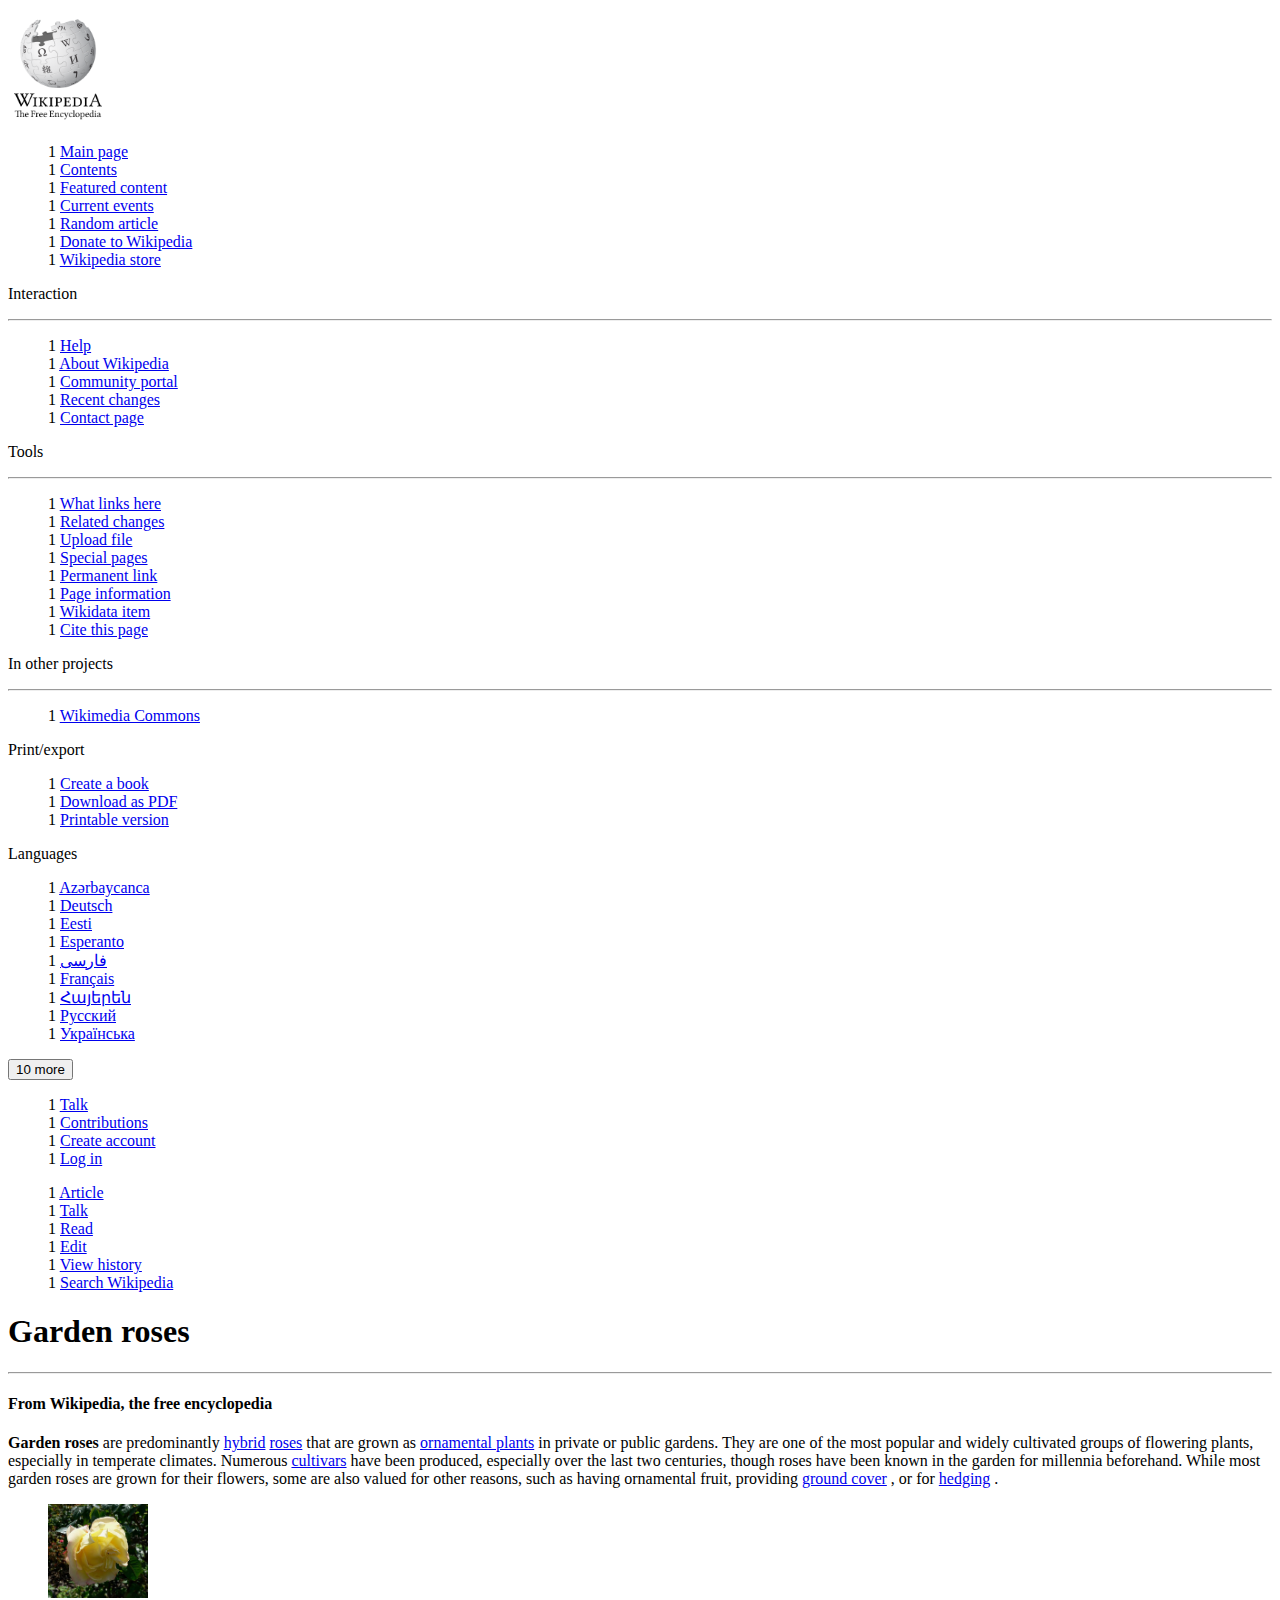
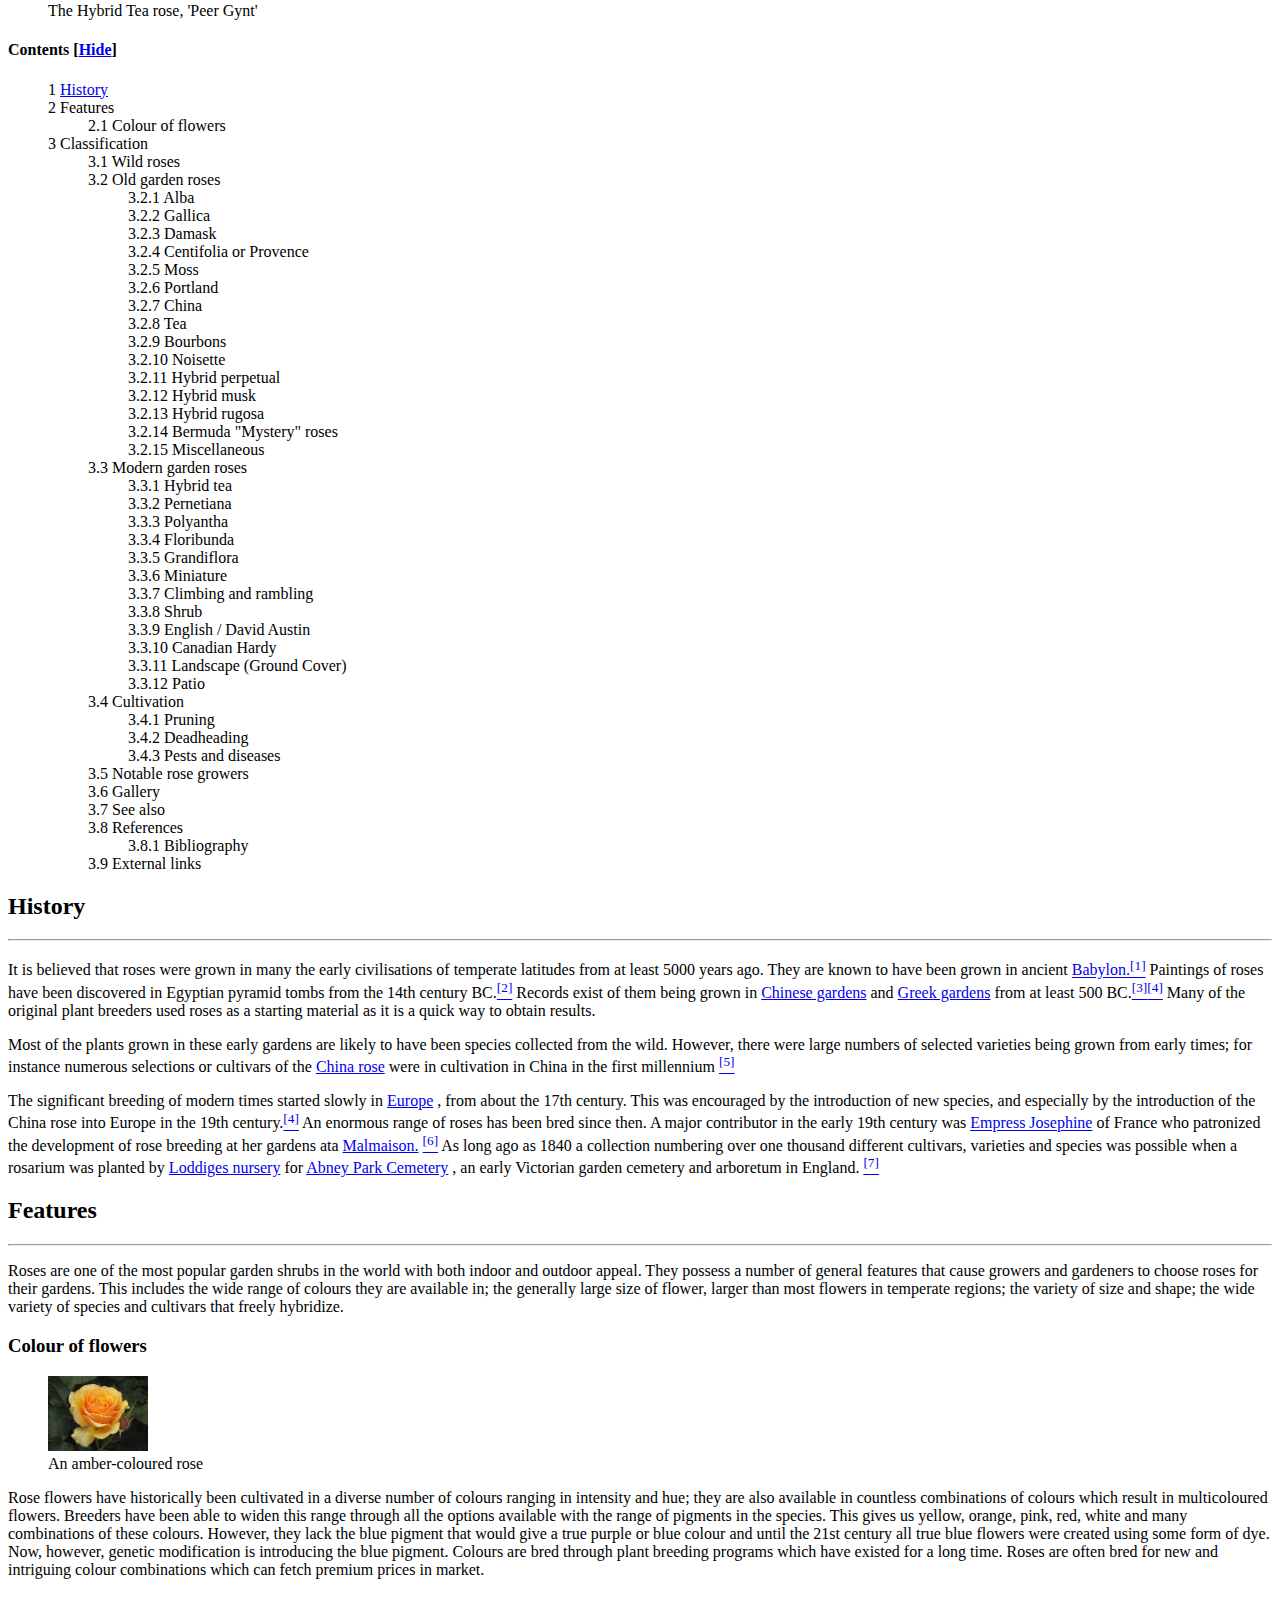
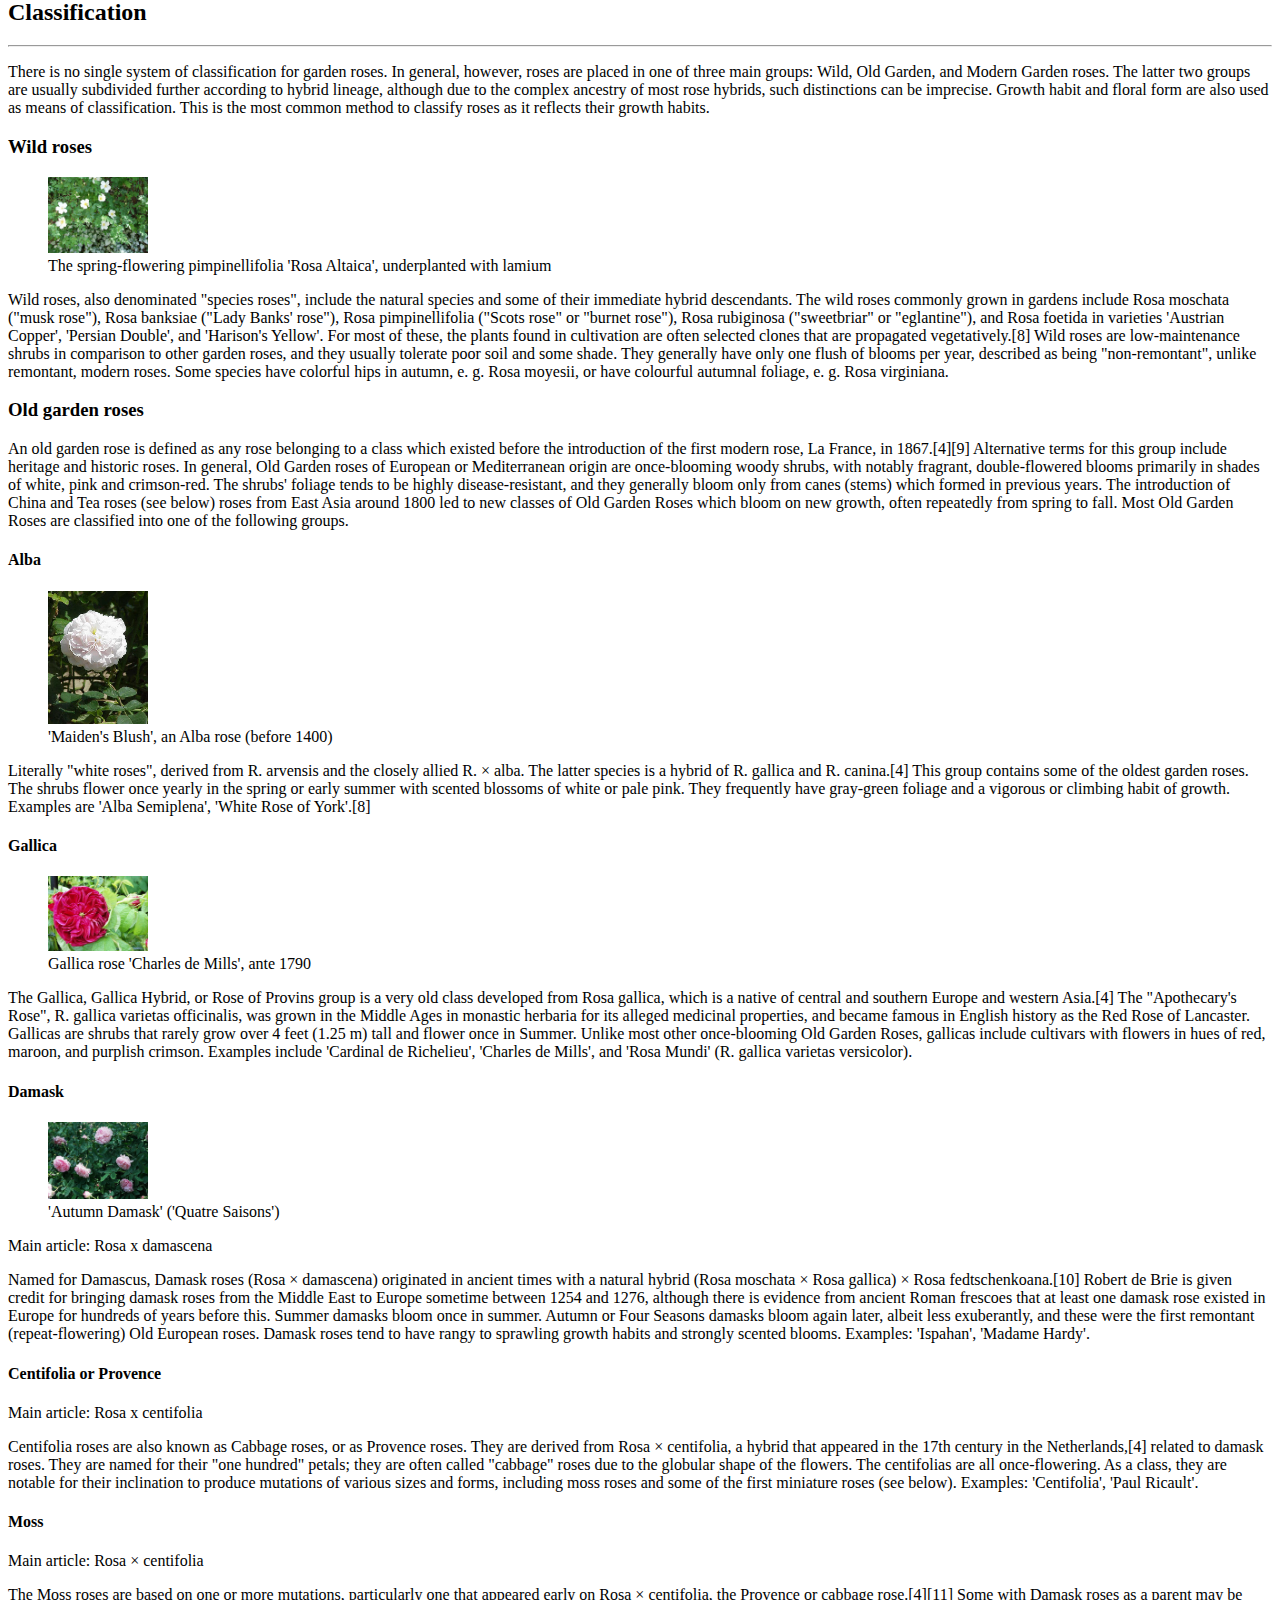
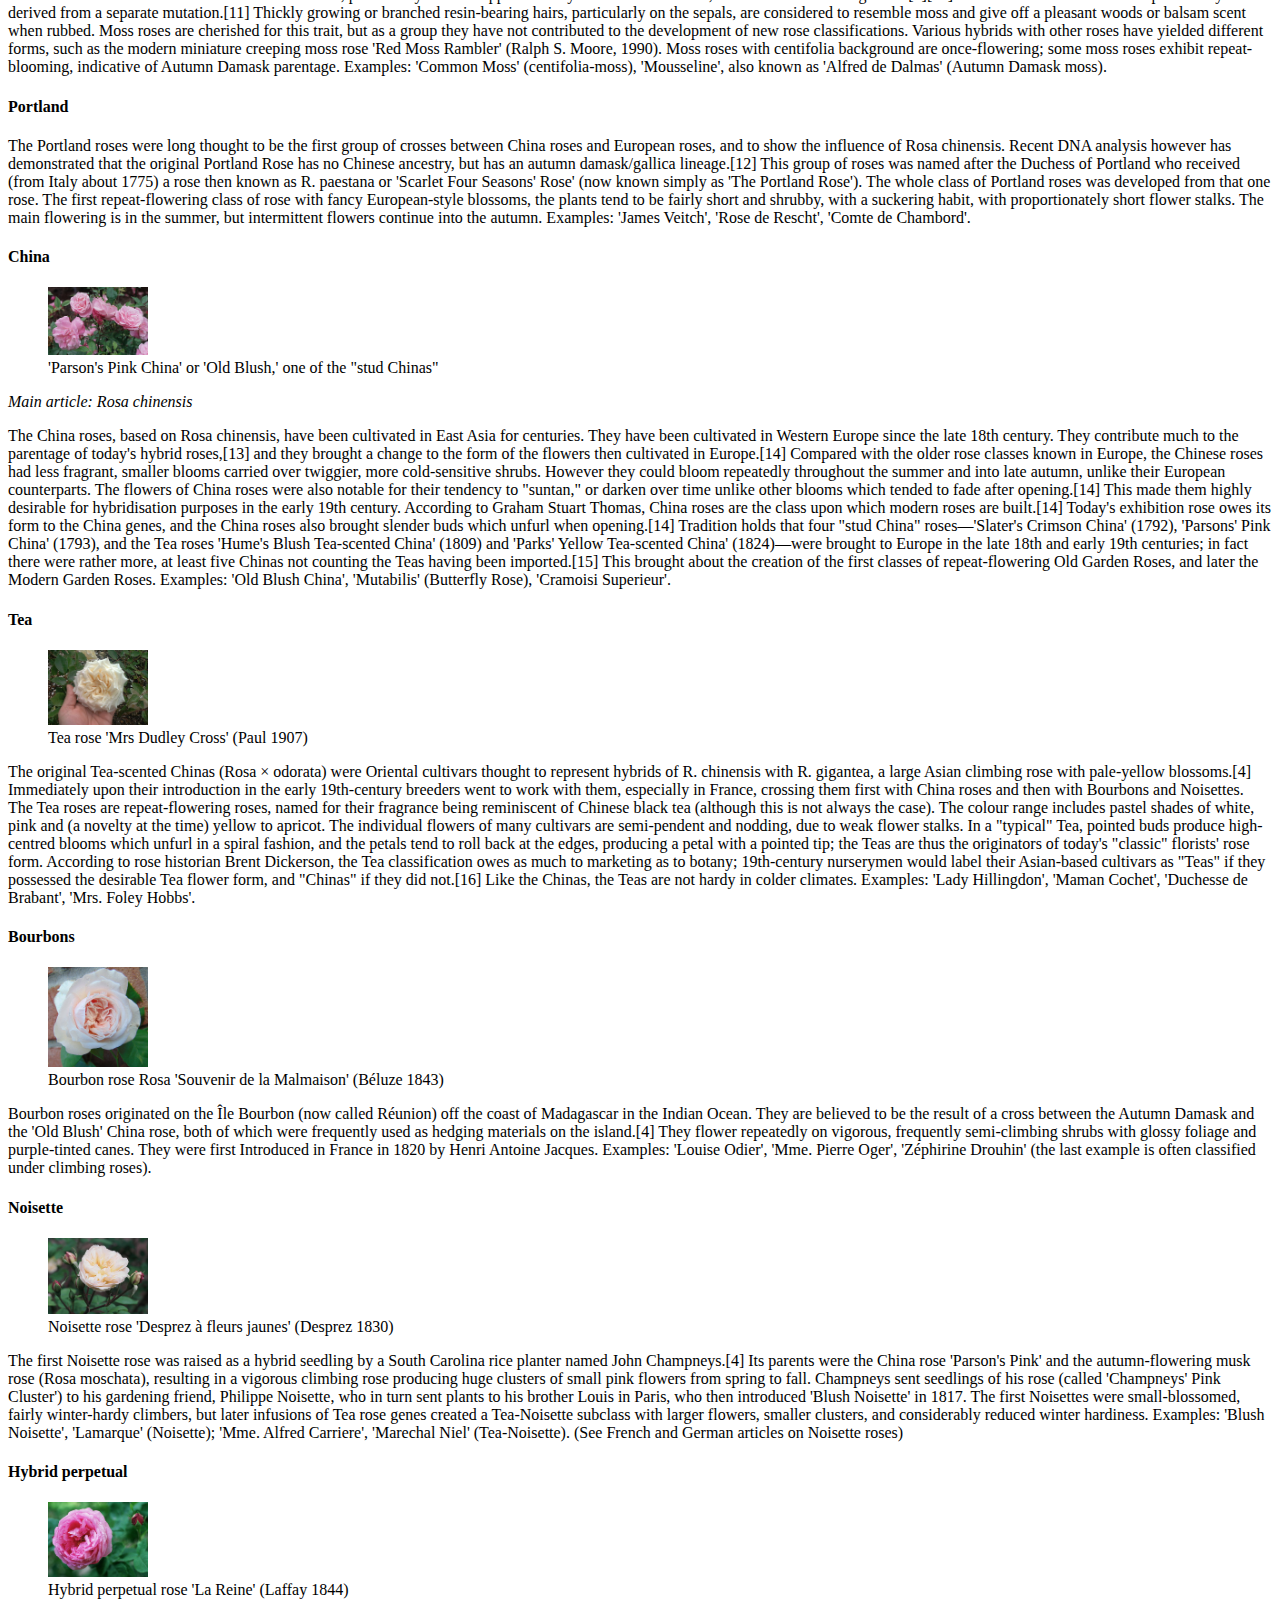
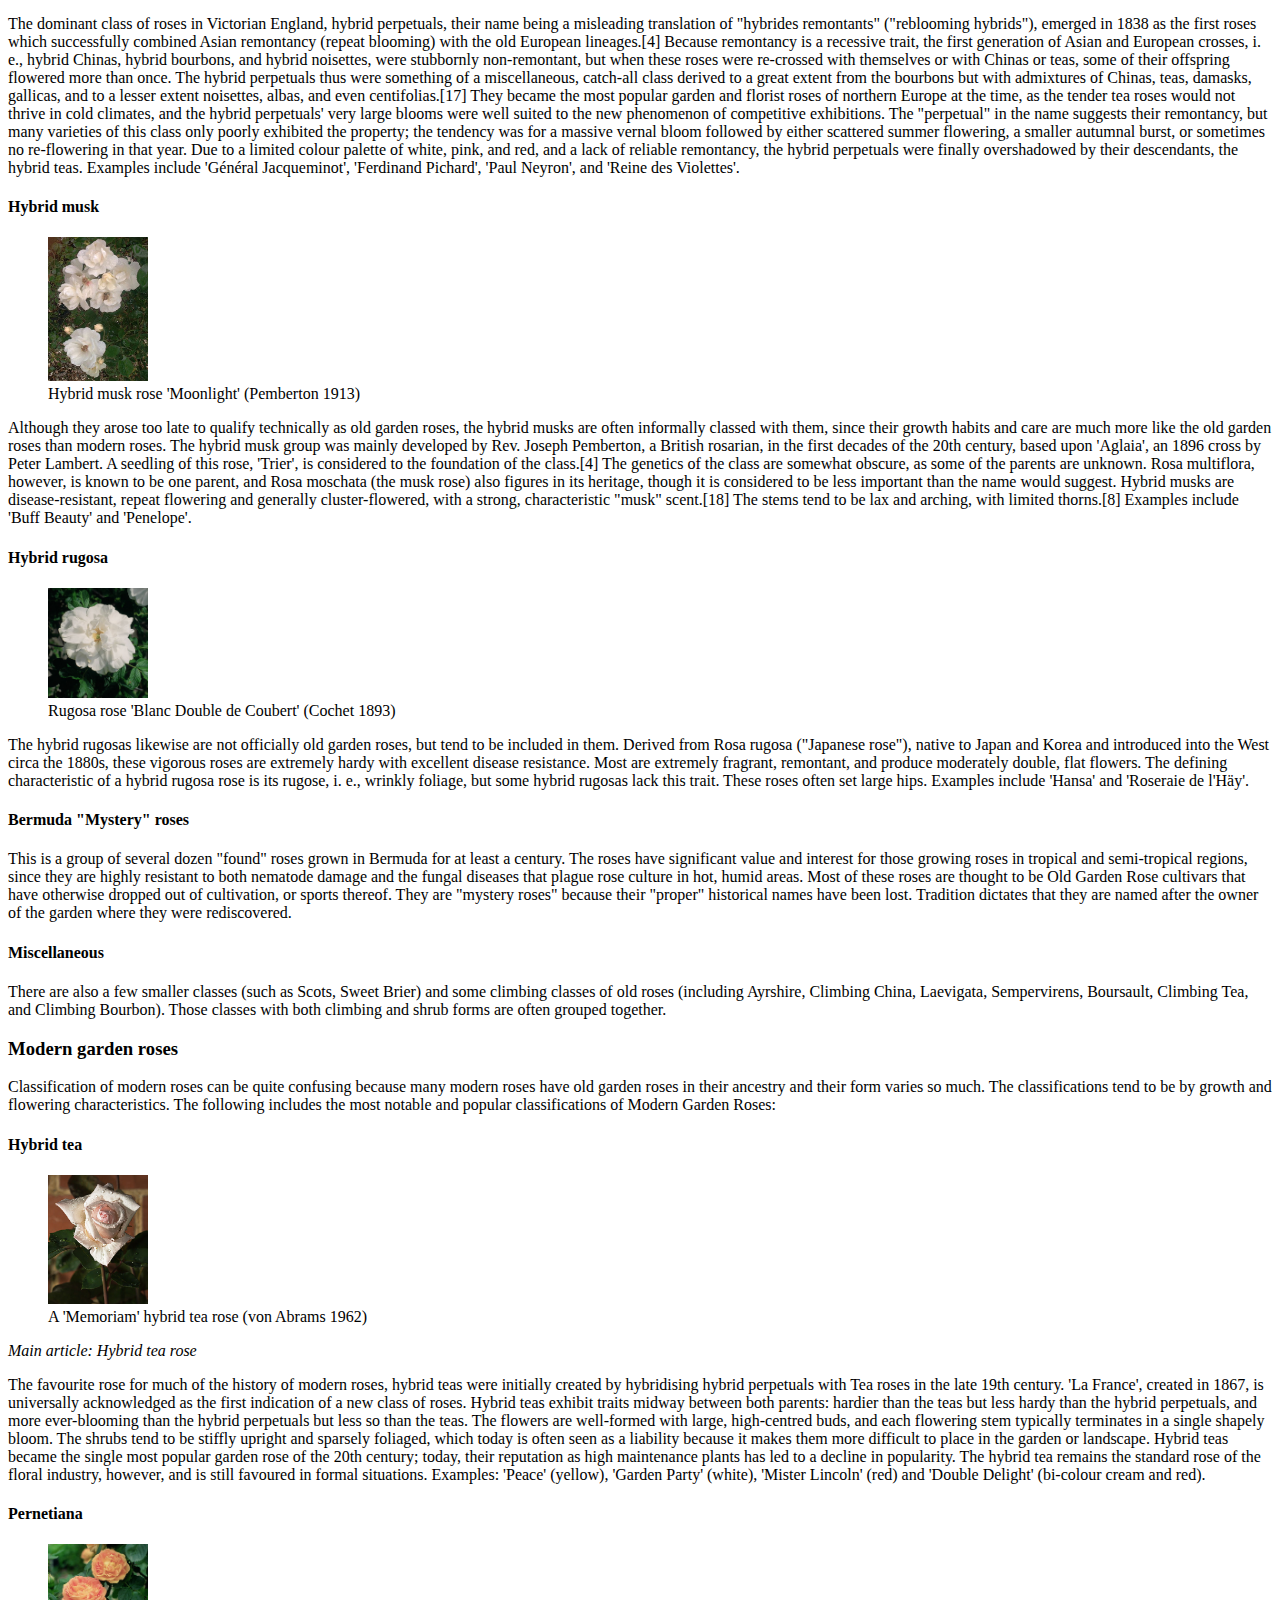
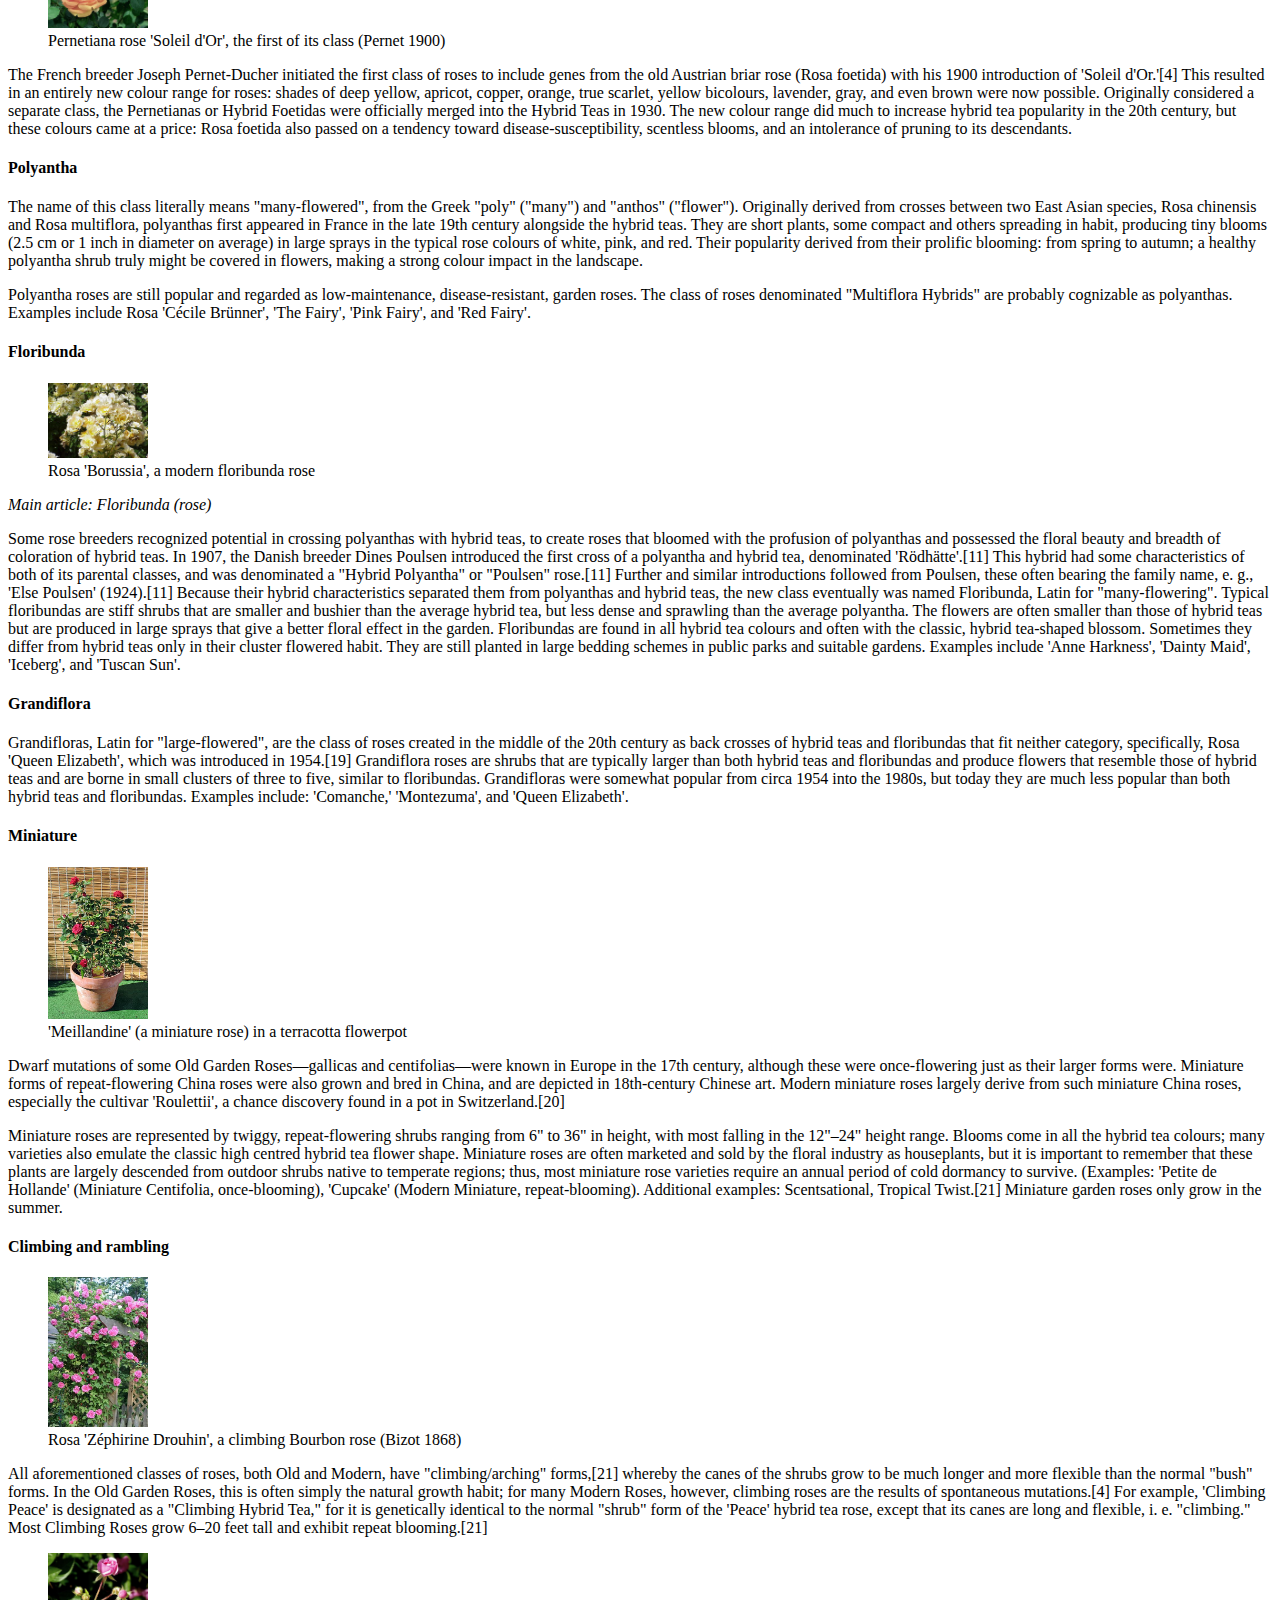
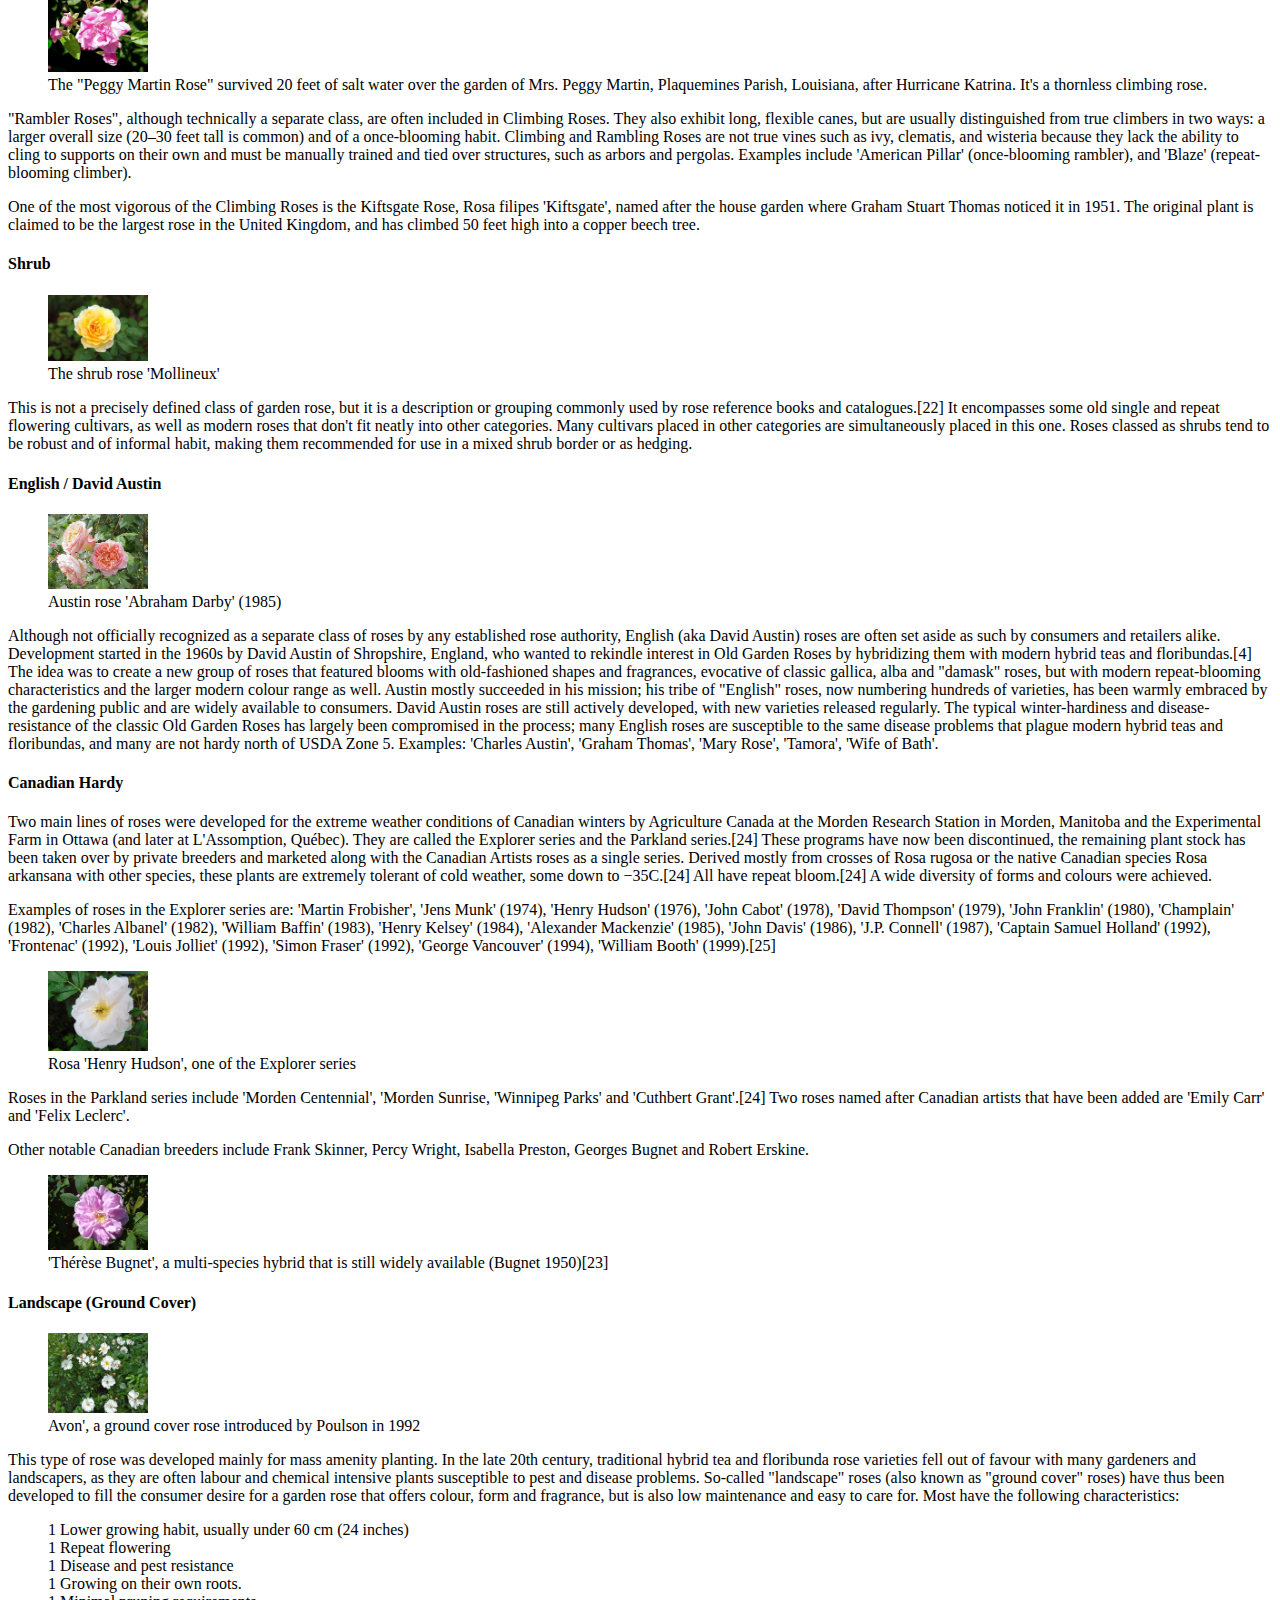
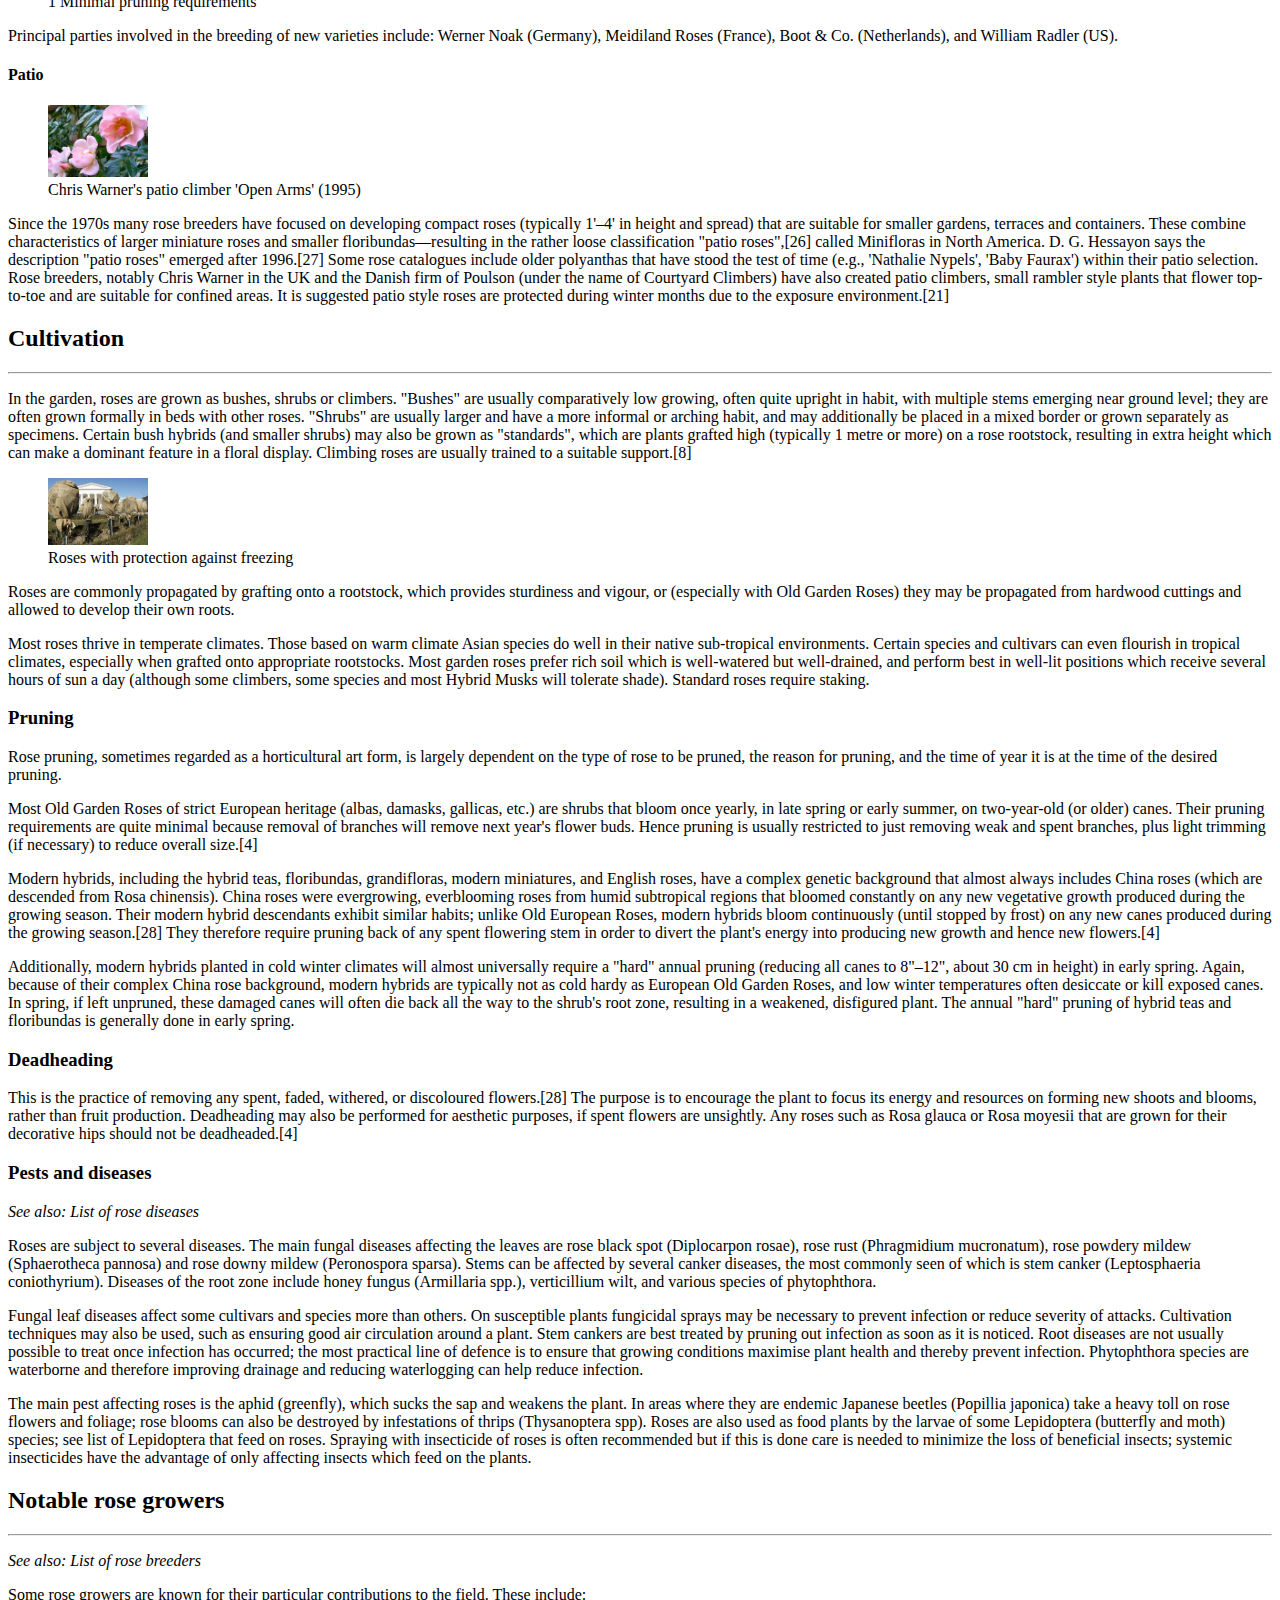
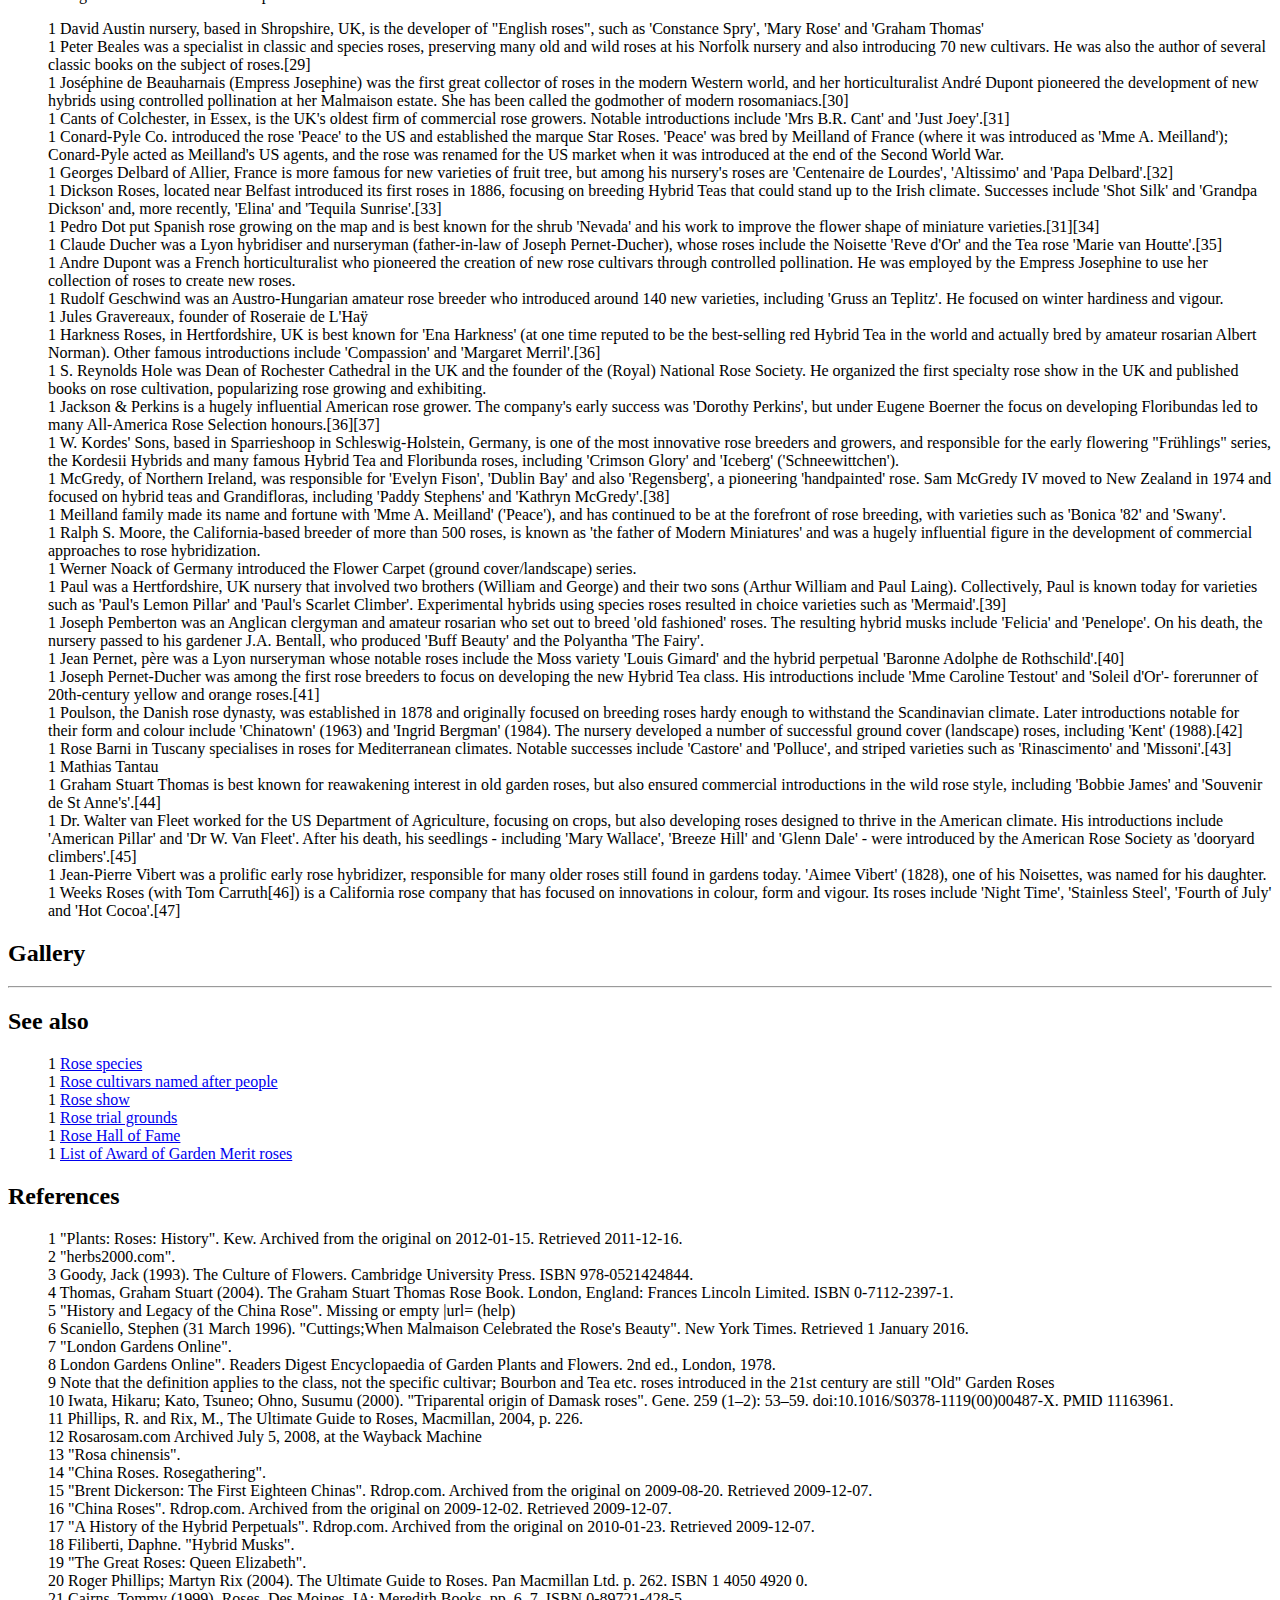
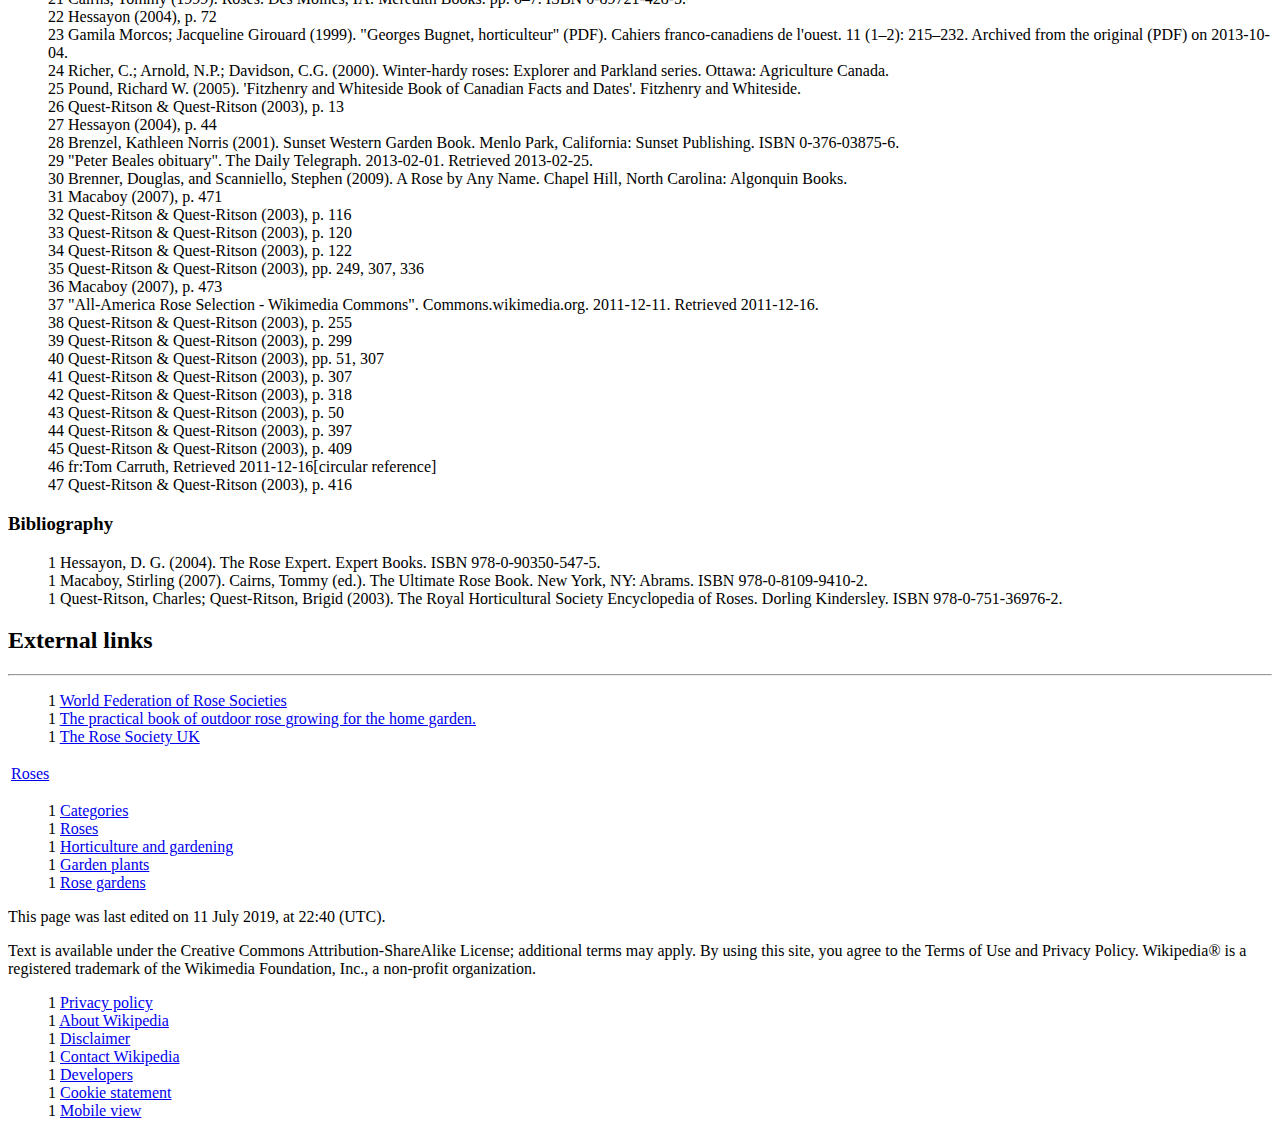
==== owu homework_2/index.html @ 8a9293b6 "initial commit" ====
<!DOCTYPE html>
<html lang="en">
<head>
    <meta charset="UTF-8">
    <meta name="viewport" content="width=device-width, initial-scale=1">
    <title>Garden roses - Wikipedia</title>
    <link href="./style.css" rel="stylesheet">

</head>
<body>
<aside>
    <img alt="book" class="wiki" src="./images/wiki.png">
    <nav class="menu-aside">

        <ul>
            <li><a href="#">Main page</a></li>
            <li><a href="#">Contents</a></li>
            <li><a href="#">Featured content</a></li>
            <li><a href="#">Current events</a></li>
            <li><a href="#">Random article</a></li>
            <li><a href="#">Donate to Wikipedia</a></li>
            <li><a href="#">Wikipedia store</a></li>
        </ul>
        <p>Interaction</p>
        <hr>
        <ul>
            <li><a href="#">Help</a></li>
            <li><a href="#">About Wikipedia</a></li>
            <li><a href="#">Community portal</a></li>
            <li><a href="#">Recent changes</a></li>
            <li><a href="#">Contact page</a></li>
        </ul>
        <p>Tools</p>
        <hr>
        <ul>
            <li><a href="#">What links here</a></li>
            <li><a href="#">Related changes</a></li>
            <li><a href="#">Upload file</a></li>
            <li><a href="#">Special pages</a></li>
            <li><a href="#">Permanent link</a></li>
            <li><a href="#">Page information</a></li>
            <li><a href="#">Wikidata item</a></li>
            <li><a href="#">Cite this page</a></li>
        </ul>
        <p>In other projects</p>
        <hr>
        <ul>
            <li><a href="#">Wikimedia Commons</a></li>
        </ul>

        <p>Print/export</p>
        <ul>
            <li><a href="#">Create a book</a></li>
            <li><a href="#">Download as PDF</a></li>
            <li><a href="#">Printable version</a></li>
        </ul>

        <p>Languages</p>
        <ul>
            <li><a href="#">Azərbaycanca</a></li>
            <li><a href="#">Deutsch</a></li>
            <li><a href="#">Eesti</a></li>
            <li><a href="#">Esperanto</a></li>
            <li><a href="#">فارسی</a></li>
            <li><a href="#">Français</a></li>
            <li><a href="#">Հայերեն</a></li>
            <li><a href="#">Русский</a></li>
            <li><a href="#">Українська</a></li>
        </ul>
        <button>
            10 more
        </button>
    </nav>
</aside>
<main>
    <header>
        <nav class="menu">
            <ul>
                <li><a href="https://en.wikipedia.org/wiki/User_talk:178.92.34.134">Talk</a></li>
                <li><a href="https://en.wikipedia.org/wiki/Special:Contributions/178.92.34.134">Contributions</a></li>
                <li><a href="https://en.wikipedia.org/w/index.php?title=Special:CreateAccount&returnto=Garden+roses">Create
                    account</a>
                </li>
                <li><a href="https://en.wikipedia.org/w/index.php?title=Special:UserLogin&returnto=Garden+roses">Log
                    in</a>
                </li>
            </ul>
        </nav>
        <nav class="main-menu">
            <ul>
                <li><a href="https://en.wikipedia.org/wiki/Garden_roses">Article</a></li>
                <li><a href="https://en.wikipedia.org/wiki/Talk:Garden_roses">Talk</a></li>
                <li><a href="https://en.wikipedia.org/wiki/Garden_roses">Read</a></li>
                <li><a href="https://en.wikipedia.org/w/index.php?title=Garden_roses&action=edit">Edit</a></li>
                <li><a href="https://en.wikipedia.org/w/index.php?title=Garden_roses&action=history">View history</a>
                </li>
                <li><a href="#">Search Wikipedia</a></li>
            </ul>
        </nav>
    </header>

    <article>
        <h1>Garden roses</h1>
        <hr>
        <section>
            <h4>From Wikipedia, the free encyclopedia</h4>
            <div id="intro">
                <b>Garden roses</b> are predominantly <a
                    href="https://en.wikipedia.org/wiki/Hybrid_(biology)">hybrid</a> <a
                    href="https://en.wikipedia.org/wiki/Rose">roses</a> that are grown as
                <a href="https://en.wikipedia.org/wiki/Ornamental_plant">ornamental plants</a> in private or public
                gardens. They are one of the most popular and
                widely
                cultivated groups of flowering plants, especially in temperate climates. Numerous
                <a href="#">cultivars</a> have been produced, especially over the last two centuries, though roses have
                been
                known in the garden for millennia beforehand. While most garden roses are grown for their flowers, some
                are also
                valued for other reasons, such as having ornamental fruit, providing
                <a href="#">ground cover</a> , or for <a href="#">hedging</a> .
            </div>
        </section>
        <figure>
            <img alt="Rose" src="./images/rosa.jpg">
            <figcaption>The Hybrid Tea rose, 'Peer Gynt'</figcaption>
        </figure>
        <section>
            <h4><strong>Contents</strong> <span>[<a href="#">Hide</a>]</span></h4>
            <ol>
                <li><a href="#menu-history">History</a></li>
                <li>Features
                    <ol>
                        <li>Colour of flowers</li>
                    </ol>
                </li>

                <li>Classification
                    <ol>
                        <li>Wild roses</li>
                        <li>Old garden roses
                            <ol>
                                <li>Alba</li>
                                <li>Gallica</li>
                                <li>Damask</li>
                                <li>Centifolia or Provence</li>
                                <li>Moss</li>
                                <li>Portland</li>
                                <li>China</li>
                                <li>Tea</li>
                                <li>Bourbons</li>
                                <li>Noisette</li>
                                <li>Hybrid perpetual</li>
                                <li>Hybrid musk</li>
                                <li>Hybrid rugosa</li>
                                <li>Bermuda "Mystery" roses</li>
                                <li>Miscellaneous</li>
                            </ol>
                        </li>
                        <li>Modern garden roses
                            <ol>
                                <li>Hybrid tea</li>
                                <li>Pernetiana</li>
                                <li>Polyantha</li>
                                <li>Floribunda</li>
                                <li>Grandiflora</li>
                                <li>Miniature</li>
                                <li>Climbing and rambling</li>
                                <li>Shrub</li>
                                <li>English / David Austin</li>
                                <li>Canadian Hardy</li>
                                <li>Landscape (Ground Cover)</li>
                                <li>Patio</li>
                            </ol>
                        </li>
                        <li>Cultivation
                            <ol>
                                <li>Pruning</li>
                                <li>Deadheading</li>
                                <li>Pests and diseases</li>
                            </ol>
                        </li>
                        <li>Notable rose growers</li>
                        <li>Gallery</li>
                        <li>See also</li>
                        <li>References
                            <ol>
                                <li>Bibliography</li>
                            </ol>
                        </li>
                        <li>External links</li>

                    </ol>
                </li>

            </ol>
        </section>
        <section>
            <h2 id="menu-history">History</h2>
            <hr>
            <p>It is believed that roses were grown in many the early civilisations of temperate latitudes from at least
                5000 years ago. They are known to have been grown in ancient <a href="#">Babylon.</a><a href="#"><sup>[1]</sup></a>
                Paintings of roses have been
                discovered in Egyptian pyramid tombs from the 14th century BC.<a href="#"><sup>[2]</sup></a> Records
                exist of them being grown in
                <a href="#">Chinese gardens</a> and <a href="#">Greek gardens</a> from at least 500 BC.<a href="#"><sup>[3]</sup></a><a
                        href="#"><sup>[4]</sup></a> Many of the original plant breeders used
                roses
                as a starting material as it is a quick way to obtain results.</p>


            <p>Most of the plants grown in these early gardens are likely to have been species collected from the wild.
                However, there were large numbers of selected varieties being grown from early times; for instance
                numerous
                selections or cultivars of the <a href="#">China rose</a> were in cultivation in China in the first
                millennium
                <a href="#"><sup>[5]</sup></a></p>

            <p>The significant breeding of modern times started slowly in <a href="#">Europe</a> , from about the 17th
                century. This was
                encouraged by the introduction of new species, and especially by the introduction of the China rose into
                Europe in the 19th century.<a href="#"><sup>[4]</sup></a> An enormous range of roses has been bred since
                then. A major contributor
                in
                the early 19th century was <a href="#">Empress Josephine</a> of France who patronized the development of
                rose breeding
                at
                her gardens ata <a href="#">Malmaison.</a> <a href="#"><sup>[6]</sup></a> As long ago as 1840 a
                collection numbering over one thousand different
                cultivars, varieties and species was possible when a rosarium was planted by <a href="#">Loddiges
                    nursery</a> for
                <a href="#">Abney Park Cemetery</a> , an early Victorian garden cemetery and arboretum in England. <a
                        href="#"><sup>[7]</sup></a></p>
        </section>
        <section>
            <h2>Features</h2>
            <hr>

            <p>Roses are one of the most popular garden shrubs in the world with both indoor and outdoor appeal.
                They
                possess a number of general features that cause growers and gardeners to choose roses for their
                gardens.
                This includes the wide range of colours they are available in; the generally large size of flower,
                larger
                than most flowers in temperate regions; the variety of size and shape; the wide variety of species
                and
                cultivars that freely hybridize.</p>
        </section>
        <section>
            <h3>
                <b>Colour of flowers</b>
            </h3>
            <figure>
                <img alt="Yellow Rose" src="./images/colour.jpg">
                <figcaption>An amber-coloured rose</figcaption>
            </figure>
            <p>Rose flowers have historically been cultivated in a diverse number of colours ranging in intensity
                and hue;
                they are also available in countless combinations of colours which result in multicoloured flowers.
                Breeders
                have been able to widen this range through all the options available with the range of pigments in
                the
                species. This gives us yellow, orange, pink, red, white and many combinations of these colours.
                However,
                they lack the blue pigment that would give a true purple or blue colour and until the 21st century
                all true
                blue flowers were created using some form of dye. Now, however, genetic modification is introducing
                the blue
                pigment. Colours are bred through plant breeding programs which have existed for a long time. Roses
                are
                often bred for new and intriguing colour combinations which can fetch premium prices in market.</p>
        </section>
        <section>
            <h2>Classification</h2>
            <hr>
            <p>There is no single system of classification for garden roses. In general, however, roses are placed
                in one of
                three main groups: Wild, Old Garden, and Modern Garden roses. The latter two groups are usually
                subdivided
                further according to hybrid lineage, although due to the complex ancestry of most rose hybrids, such
                distinctions can be imprecise. Growth habit and floral form are also used as means of
                classification. This
                is the most common method to classify roses as it reflects their growth habits.</p>
        </section>
        <section>
            <h3><b>Wild roses</b></h3>
            <figure>
                <img alt="plant" src="./images/wild.jpg">
                <figcaption>The spring-flowering pimpinellifolia 'Rosa Altaica', underplanted with lamium</figcaption>
            </figure>
            <p>Wild roses, also denominated "species roses", include the natural species and some of their immediate
                hybrid
                descendants. The wild roses commonly grown in gardens include Rosa moschata ("musk rose"), Rosa
                banksiae
                ("Lady Banks' rose"), Rosa pimpinellifolia ("Scots rose" or "burnet rose"), Rosa rubiginosa
                ("sweetbriar" or
                "eglantine"), and Rosa foetida in varieties 'Austrian Copper', 'Persian Double', and 'Harison's
                Yellow'. For
                most of these, the plants found in cultivation are often selected clones that are propagated
                vegetatively.[8] Wild roses are low-maintenance shrubs in comparison to other garden roses, and they
                usually
                tolerate poor soil and some shade. They generally have only one flush of blooms per year, described
                as being
                "non-remontant", unlike remontant, modern roses. Some species have colorful hips in autumn, e. g.
                Rosa
                moyesii, or have colourful autumnal foliage, e. g. Rosa virginiana.</p>
        </section>
        <section>
            <h3><b>Old garden roses</b></h3>
            <p>An old garden rose is defined as any rose belonging to a class which existed before the introduction
                of the
                first modern rose, La France, in 1867.[4][9] Alternative terms for this group include heritage and
                historic
                roses. In general, Old Garden roses of European or Mediterranean origin are once-blooming woody
                shrubs, with
                notably fragrant, double-flowered blooms primarily in shades of white, pink and crimson-red. The
                shrubs'
                foliage tends to be highly disease-resistant, and they generally bloom only from canes (stems) which
                formed
                in previous years. The introduction of China and Tea roses (see below) roses from East Asia around
                1800 led
                to new classes of Old Garden Roses which bloom on new growth, often repeatedly from spring to fall.
                Most Old
                Garden Roses are classified into one of the following groups.

            </p>
        </section>
        <section>
            <h4><b>Alba</b></h4>
            <figure>
                <img alt="white rose" src="./images/alba.jpg">
                <figcaption>'Maiden's Blush', an Alba rose (before 1400)</figcaption>
            </figure>
            <p>Literally "white roses", derived from R. arvensis and the closely allied R. × alba. The latter
                species is a
                hybrid of R. gallica and R. canina.[4] This group contains some of the oldest garden roses. The
                shrubs
                flower once yearly in the spring or early summer with scented blossoms of white or pale pink. They
                frequently have gray-green foliage and a vigorous or climbing habit of growth. Examples are 'Alba
                Semiplena', 'White Rose of York'.[8]

            </p>
        </section>
        <section>
            <h4><b>Gallica</b></h4>
            <figure>
                <img alt="white rose" src="./images/gallica.jpg">
                <figcaption>Gallica rose 'Charles de Mills', ante 1790</figcaption>
            </figure>
            <p>The Gallica, Gallica Hybrid, or Rose of Provins group is a very old class developed from Rosa
                gallica, which
                is a native of central and southern Europe and western Asia.[4] The "Apothecary's Rose", R. gallica
                varietas
                officinalis, was grown in the Middle Ages in monastic herbaria for its alleged medicinal properties,
                and
                became famous in English history as the Red Rose of Lancaster. Gallicas are shrubs that rarely grow
                over 4
                feet (1.25 m) tall and flower once in Summer. Unlike most other once-blooming Old Garden Roses,
                gallicas
                include cultivars with flowers in hues of red, maroon, and purplish crimson. Examples include
                'Cardinal de
                Richelieu', 'Charles de Mills', and 'Rosa Mundi' (R. gallica varietas versicolor).</p>
        </section>
        <section>
            <h4><b>Damask</b></h4>
            <figure>
                <img alt="white rose" src="./images/damask.jpg">
                <figcaption>'Autumn Damask' ('Quatre Saisons')</figcaption>
            </figure>
            <p>Main article: Rosa x damascena</p>
            <p> Named for Damascus, Damask roses (Rosa × damascena) originated in ancient times with a natural
                hybrid (Rosa
                moschata × Rosa gallica) × Rosa fedtschenkoana.[10] Robert de Brie is given credit for bringing
                damask roses
                from the Middle East to Europe sometime between 1254 and 1276, although there is evidence from
                ancient Roman
                frescoes that at least one damask rose existed in Europe for hundreds of years before this. Summer
                damasks
                bloom once in summer. Autumn or Four Seasons damasks bloom again later, albeit less exuberantly, and
                these
                were the first remontant (repeat-flowering) Old European roses. Damask roses tend to have rangy to
                sprawling
                growth habits and strongly scented blooms. Examples: 'Ispahan', 'Madame Hardy'.</p>
        </section>
        <section>
            <h4><b>Centifolia or Provence</b></h4>
            <p>Main article: Rosa x centifolia</p>
            <p> Centifolia roses are also known as Cabbage roses, or as Provence roses. They are derived from Rosa ×
                centifolia, a hybrid that appeared in the 17th century in the Netherlands,[4] related to damask
                roses. They
                are named for their "one hundred" petals; they are often called "cabbage" roses due to the globular
                shape of
                the flowers. The centifolias are all once-flowering. As a class, they are notable for their
                inclination to
                produce mutations of various sizes and forms, including moss roses and some of the first miniature
                roses
                (see below). Examples: 'Centifolia', 'Paul Ricault'.</p>
        </section>
        <section>
            <h4><b>Moss</b></h4>
            <p>Main article: Rosa × centifolia </p>
            <p>The Moss roses are based on one or more mutations, particularly one that appeared early on Rosa ×
                centifolia,
                the Provence or cabbage rose.[4][11] Some with Damask roses as a parent may be derived from a
                separate
                mutation.[11] Thickly growing or branched resin-bearing hairs, particularly on the sepals, are
                considered to
                resemble moss and give off a pleasant woods or balsam scent when rubbed. Moss roses are cherished
                for this
                trait, but as a group they have not contributed to the development of new rose classifications.
                Various
                hybrids with other roses have yielded different forms, such as the modern miniature creeping moss
                rose 'Red
                Moss Rambler' (Ralph S. Moore, 1990). Moss roses with centifolia background are once-flowering; some
                moss
                roses exhibit repeat-blooming, indicative of Autumn Damask parentage. Examples: 'Common Moss'
                (centifolia-moss), 'Mousseline', also known as 'Alfred de Dalmas' (Autumn Damask moss).</p>
        </section>
        <section>
            <h4><b>Portland</b></h4>
            <p>The Portland roses were long thought to be the first group of crosses between China roses and
                European roses,
                and to show the influence of Rosa chinensis. Recent DNA analysis however has demonstrated that the
                original
                Portland Rose has no Chinese ancestry, but has an autumn damask/gallica lineage.[12] This group of
                roses was
                named after the Duchess of Portland who received (from Italy about 1775) a rose then known as R.
                paestana or
                'Scarlet Four Seasons' Rose' (now known simply as 'The Portland Rose'). The whole class of Portland
                roses
                was developed from that one rose. The first repeat-flowering class of rose with fancy European-style
                blossoms, the plants tend to be fairly short and shrubby, with a suckering habit, with
                proportionately short
                flower stalks. The main flowering is in the summer, but intermittent flowers continue into the
                autumn.
                Examples: 'James Veitch', 'Rose de Rescht', 'Comte de Chambord'.</p>
        </section>
        <section>
            <h4><b>China</b></h4>
            <figure>
                <img alt="white rose" src="./images/china.jpg">
                <figcaption>'Parson's Pink China' or 'Old Blush,' one of the "stud Chinas"</figcaption>
            </figure>
            <p><i>Main article: Rosa chinensis</i></p>
            <p>The China roses, based on Rosa chinensis, have been cultivated in East Asia for centuries. They have
                been
                cultivated in Western Europe since the late 18th century. They contribute much to the parentage of
                today's
                hybrid roses,[13] and they brought a change to the form of the flowers then cultivated in
                Europe.[14]
                Compared with the older rose classes known in Europe, the Chinese roses had less fragrant, smaller
                blooms
                carried over twiggier, more cold-sensitive shrubs. However they could bloom repeatedly throughout
                the summer
                and into late autumn, unlike their European counterparts. The flowers of China roses were also
                notable for
                their tendency to "suntan," or darken over time unlike other blooms which tended to fade after
                opening.[14]
                This made them highly desirable for hybridisation purposes in the early 19th century. According to
                Graham
                Stuart Thomas, China roses are the class upon which modern roses are built.[14] Today's exhibition
                rose owes
                its form to the China genes, and the China roses also brought slender buds which unfurl when
                opening.[14]
                Tradition holds that four "stud China" roses—'Slater's Crimson China' (1792), 'Parsons' Pink China'
                (1793),
                and the Tea roses 'Hume's Blush Tea-scented China' (1809) and 'Parks' Yellow Tea-scented China'
                (1824)—were
                brought to Europe in the late 18th and early 19th centuries; in fact there were rather more, at
                least five
                Chinas not counting the Teas having been imported.[15] This brought about the creation of the first
                classes
                of repeat-flowering Old Garden Roses, and later the Modern Garden Roses. Examples: 'Old Blush
                China',
                'Mutabilis' (Butterfly Rose), 'Cramoisi Superieur'.</p>
        </section>
        <section>
            <h4><b>Tea</b></h4>
            <figure>
                <img alt="tea rose" src="./images/tea.jpeg">
                <figcaption>Tea rose 'Mrs Dudley Cross' (Paul 1907)</figcaption>
            </figure>
            <p>The original Tea-scented Chinas (Rosa × odorata) were Oriental cultivars thought to represent hybrids
                of R.
                chinensis with R. gigantea, a large Asian climbing rose with pale-yellow blossoms.[4] Immediately
                upon their
                introduction in the early 19th-century breeders went to work with them, especially in France,
                crossing them
                first with China roses and then with Bourbons and Noisettes. The Tea roses are repeat-flowering
                roses, named
                for their fragrance being reminiscent of Chinese black tea (although this is not always the case).
                The
                colour range includes pastel shades of white, pink and (a novelty at the time) yellow to apricot.
                The
                individual flowers of many cultivars are semi-pendent and nodding, due to weak flower stalks. In a
                "typical"
                Tea, pointed buds produce high-centred blooms which unfurl in a spiral fashion, and the petals tend
                to roll
                back at the edges, producing a petal with a pointed tip; the Teas are thus the originators of
                today's
                "classic" florists' rose form. According to rose historian Brent Dickerson, the Tea classification
                owes as
                much to marketing as to botany; 19th-century nurserymen would label their Asian-based cultivars as
                "Teas" if
                they possessed the desirable Tea flower form, and "Chinas" if they did not.[16] Like the Chinas, the
                Teas
                are not hardy in colder climates. Examples: 'Lady Hillingdon', 'Maman Cochet', 'Duchesse de
                Brabant', 'Mrs.
                Foley Hobbs'.</p>
        </section>
        <section>
            <h4><b>Bourbons</b></h4>
            <figure>
                <img alt="rose" src="./images/bourbon.jpg">
                <figcaption>Bourbon rose Rosa 'Souvenir de la Malmaison' (Béluze 1843)</figcaption>
            </figure>
            <p>Bourbon roses originated on the Île Bourbon (now called Réunion) off the coast of Madagascar in the
                Indian
                Ocean. They are believed to be the result of a cross between the Autumn Damask and the 'Old Blush'
                China
                rose, both of which were frequently used as hedging materials on the island.[4] They flower
                repeatedly on
                vigorous, frequently semi-climbing shrubs with glossy foliage and purple-tinted canes. They were
                first
                Introduced in France in 1820 by Henri Antoine Jacques. Examples: 'Louise Odier', 'Mme. Pierre Oger',
                'Zéphirine Drouhin' (the last example is often classified under climbing roses).</p>
        </section>
        <section>
            <h4><b>Noisette</b></h4>
            <figure>
                <img alt="rose" src="./images/noisette.jpg">
                <figcaption>Noisette rose 'Desprez à fleurs jaunes' (Desprez 1830)</figcaption>
            </figure>
            <p>The first Noisette rose was raised as a hybrid seedling by a South Carolina rice planter named John
                Champneys.[4] Its parents were the China rose 'Parson's Pink' and the autumn-flowering musk rose
                (Rosa
                moschata), resulting in a vigorous climbing rose producing huge clusters of small pink flowers from
                spring
                to fall. Champneys sent seedlings of his rose (called 'Champneys' Pink Cluster') to his gardening
                friend,
                Philippe Noisette, who in turn sent plants to his brother Louis in Paris, who then introduced 'Blush
                Noisette' in 1817. The first Noisettes were small-blossomed, fairly winter-hardy climbers, but later
                infusions of Tea rose genes created a Tea-Noisette subclass with larger flowers, smaller clusters,
                and
                considerably reduced winter hardiness. Examples: 'Blush Noisette', 'Lamarque' (Noisette); 'Mme.
                Alfred
                Carriere', 'Marechal Niel' (Tea-Noisette). (See French and German articles on Noisette roses)</p>
        </section>
        <section>
            <h4><b>Hybrid perpetual</b></h4>
            <figure>
                <img alt="rose" src="./images/hybrid.jpg">
                <figcaption>Hybrid perpetual rose 'La Reine' (Laffay 1844)</figcaption>
            </figure>
            <p>The dominant class of roses in Victorian England, hybrid perpetuals, their name being a misleading
                translation of "hybrides remontants" ("reblooming hybrids"), emerged in 1838 as the first roses
                which
                successfully combined Asian remontancy (repeat blooming) with the old European lineages.[4] Because
                remontancy is a recessive trait, the first generation of Asian and European crosses, i. e., hybrid
                Chinas,
                hybrid bourbons, and hybrid noisettes, were stubbornly non-remontant, but when these roses were
                re-crossed
                with themselves or with Chinas or teas, some of their offspring flowered more than once. The hybrid
                perpetuals thus were something of a miscellaneous, catch-all class derived to a great extent from
                the
                bourbons but with admixtures of Chinas, teas, damasks, gallicas, and to a lesser extent noisettes,
                albas,
                and even centifolias.[17] They became the most popular garden and florist roses of northern Europe
                at the
                time, as the tender tea roses would not thrive in cold climates, and the hybrid perpetuals' very
                large
                blooms were well suited to the new phenomenon of competitive exhibitions. The "perpetual" in the
                name
                suggests their remontancy, but many varieties of this class only poorly exhibited the property; the
                tendency
                was for a massive vernal bloom followed by either scattered summer flowering, a smaller autumnal
                burst, or
                sometimes no re-flowering in that year. Due to a limited colour palette of white, pink, and red, and
                a lack
                of reliable remontancy, the hybrid perpetuals were finally overshadowed by their descendants, the
                hybrid
                teas. Examples include 'Général Jacqueminot', 'Ferdinand Pichard', 'Paul Neyron', and 'Reine des
                Violettes'.</p>
        </section>
        <section>
            <h4><b>Hybrid musk</b></h4>
            <figure>
                <img alt="rose" src="./images/musk.jpeg">
                <figcaption>Hybrid musk rose 'Moonlight' (Pemberton 1913)</figcaption>
            </figure>
            <p>Although they arose too late to qualify technically as old garden roses, the hybrid musks are often
                informally classed with them, since their growth habits and care are much more like the old garden
                roses
                than modern roses. The hybrid musk group was mainly developed by Rev. Joseph Pemberton, a British
                rosarian,
                in the first decades of the 20th century, based upon 'Aglaia', an 1896 cross by Peter Lambert. A
                seedling of
                this rose, 'Trier', is considered to the foundation of the class.[4] The genetics of the class are
                somewhat
                obscure, as some of the parents are unknown. Rosa multiflora, however, is known to be one parent,
                and Rosa
                moschata (the musk rose) also figures in its heritage, though it is considered to be less important
                than the
                name would suggest. Hybrid musks are disease-resistant, repeat flowering and generally
                cluster-flowered,
                with a strong, characteristic "musk" scent.[18] The stems tend to be lax and arching, with limited
                thorns.[8] Examples include 'Buff Beauty' and 'Penelope'.</p>
        </section>
        <section>
            <h4><b>Hybrid rugosa</b></h4>
            <figure>
                <img alt="rose" src="./images/rugosa.jpg">
                <figcaption>Rugosa rose 'Blanc Double de Coubert' (Cochet 1893)</figcaption>
            </figure>
            <p>The hybrid rugosas likewise are not officially old garden roses, but tend to be included in them.
                Derived
                from Rosa rugosa ("Japanese rose"), native to Japan and Korea and introduced into the West circa the
                1880s,
                these vigorous roses are extremely hardy with excellent disease resistance. Most are extremely
                fragrant,
                remontant, and produce moderately double, flat flowers. The defining characteristic of a hybrid
                rugosa rose
                is its rugose, i. e., wrinkly foliage, but some hybrid rugosas lack this trait. These roses often
                set large
                hips. Examples include 'Hansa' and 'Roseraie de l'Häy'.</p>
        </section>
        <section>
            <h4><b>Bermuda "Mystery" roses</b></h4>
            <p>This is a group of several dozen "found" roses grown in Bermuda for at least a century. The roses
                have
                significant value and interest for those growing roses in tropical and semi-tropical regions, since
                they are
                highly resistant to both nematode damage and the fungal diseases that plague rose culture in hot,
                humid
                areas. Most of these roses are thought to be Old Garden Rose cultivars that have otherwise dropped
                out of
                cultivation, or sports thereof. They are "mystery roses" because their "proper" historical names
                have been
                lost. Tradition dictates that they are named after the owner of the garden where they were
                rediscovered.</p>
        </section>
        <section>
            <h4><b>Miscellaneous</b></h4>
            <p>There are also a few smaller classes (such as Scots, Sweet Brier) and some climbing classes of old
                roses
                (including Ayrshire, Climbing China, Laevigata, Sempervirens, Boursault, Climbing Tea, and Climbing
                Bourbon). Those classes with both climbing and shrub forms are often grouped together.</p>
        </section>
        <section>
            <h3><b>Modern garden roses</b></h3>
            <p>Classification of modern roses can be quite confusing because many modern roses have old garden roses
                in
                their ancestry and their form varies so much. The classifications tend to be by growth and flowering
                characteristics. The following includes the most notable and popular classifications of Modern
                Garden
                Roses:</p>
        </section>
        <section>
            <h4><b>Hybrid tea</b></h4>
            <figure>
                <img alt="rose" src="./images/hybridtea.jpg">
                <figcaption>A 'Memoriam' hybrid tea rose (von Abrams 1962)</figcaption>
            </figure>
            <p><i>Main article: Hybrid tea rose</i></p>
            <p>The favourite rose for much of the history of modern roses, hybrid teas were initially created by
                hybridising
                hybrid perpetuals with Tea roses in the late 19th century. 'La France', created in 1867, is
                universally
                acknowledged as the first indication of a new class of roses. Hybrid teas exhibit traits midway
                between both
                parents: hardier than the teas but less hardy than the hybrid perpetuals, and more ever-blooming
                than the
                hybrid perpetuals but less so than the teas. The flowers are well-formed with large, high-centred
                buds, and
                each flowering stem typically terminates in a single shapely bloom. The shrubs tend to be stiffly
                upright
                and sparsely foliaged, which today is often seen as a liability because it makes them more difficult
                to
                place in the garden or landscape. Hybrid teas became the single most popular garden rose of the 20th
                century; today, their reputation as high maintenance plants has led to a decline in popularity. The
                hybrid
                tea remains the standard rose of the floral industry, however, and is still favoured in formal
                situations.
                Examples: 'Peace' (yellow), 'Garden Party' (white), 'Mister Lincoln' (red) and 'Double Delight'
                (bi-colour
                cream and red).</p>
        </section>
        <section>
            <h4><b>Pernetiana</b></h4>
            <figure>
                <img alt="rose" src="./images/pernetiana.jpg">
                <figcaption>Pernetiana rose 'Soleil d'Or', the first of its class (Pernet 1900)</figcaption>
            </figure>
            <p>The French breeder Joseph Pernet-Ducher initiated the first class of roses to include genes from the
                old
                Austrian briar rose (Rosa foetida) with his 1900 introduction of 'Soleil d'Or.'[4] This resulted in
                an
                entirely new colour range for roses: shades of deep yellow, apricot, copper, orange, true scarlet,
                yellow
                bicolours, lavender, gray, and even brown were now possible. Originally considered a separate class,
                the
                Pernetianas or Hybrid Foetidas were officially merged into the Hybrid Teas in 1930. The new colour
                range did
                much to increase hybrid tea popularity in the 20th century, but these colours came at a price: Rosa
                foetida
                also passed on a tendency toward disease-susceptibility, scentless blooms, and an intolerance of
                pruning to
                its descendants.</p>
        </section>
        <section>
            <h4><b>Polyantha</b></h4>
            <p>The name of this class literally means "many-flowered", from the Greek "poly" ("many") and "anthos"
                ("flower"). Originally derived from crosses between two East Asian species, Rosa chinensis and Rosa
                multiflora, polyanthas first appeared in France in the late 19th century alongside the hybrid teas.
                They are
                short plants, some compact and others spreading in habit, producing tiny blooms (2.5 cm or 1 inch in
                diameter on average) in large sprays in the typical rose colours of white, pink, and red. Their
                popularity
                derived from their prolific blooming: from spring to autumn; a healthy polyantha shrub truly might
                be
                covered in flowers, making a strong colour impact in the landscape.</p>

            <p>Polyantha roses are still popular and regarded as low-maintenance, disease-resistant, garden roses.
                The class
                of roses denominated "Multiflora Hybrids" are probably cognizable as polyanthas. Examples include
                Rosa
                'Cécile Brünner', 'The Fairy', 'Pink Fairy', and 'Red Fairy'.</p>
        </section>
        <section>

            <h4><b>Floribunda</b></h4>
            <figure>
                <img alt="rose" src="./images/floribunda.jpg">
                <figcaption>Rosa 'Borussia', a modern floribunda rose</figcaption>
            </figure>
            <p><i>Main article: Floribunda (rose)</i></p>
            <p>Some rose breeders recognized potential in crossing polyanthas with hybrid teas, to create roses that
                bloomed
                with the profusion of polyanthas and possessed the floral beauty and breadth of coloration of hybrid
                teas.
                In 1907, the Danish breeder Dines Poulsen introduced the first cross of a polyantha and hybrid tea,
                denominated 'Rödhätte'.[11] This hybrid had some characteristics of both of its parental classes,
                and was
                denominated a "Hybrid Polyantha" or "Poulsen" rose.[11] Further and similar introductions followed
                from
                Poulsen, these often bearing the family name, e. g., 'Else Poulsen' (1924).[11] Because their hybrid
                characteristics separated them from polyanthas and hybrid teas, the new class eventually was named
                Floribunda, Latin for "many-flowering". Typical floribundas are stiff shrubs that are smaller and
                bushier
                than the average hybrid tea, but less dense and sprawling than the average polyantha. The flowers
                are often
                smaller than those of hybrid teas but are produced in large sprays that give a better floral effect
                in the
                garden. Floribundas are found in all hybrid tea colours and often with the classic, hybrid
                tea-shaped
                blossom. Sometimes they differ from hybrid teas only in their cluster flowered habit. They are still
                planted
                in large bedding schemes in public parks and suitable gardens. Examples include 'Anne Harkness',
                'Dainty
                Maid', 'Iceberg', and 'Tuscan Sun'.</p>
        </section>
        <section>
            <h4><b>Grandiflora</b></h4>
            <p>Grandifloras, Latin for "large-flowered", are the class of roses created in the middle of the 20th
                century as
                back crosses of hybrid teas and floribundas that fit neither category, specifically, Rosa 'Queen
                Elizabeth',
                which was introduced in 1954.[19] Grandiflora roses are shrubs that are typically larger than both
                hybrid
                teas and floribundas and produce flowers that resemble those of hybrid teas and are borne in small
                clusters
                of three to five, similar to floribundas. Grandifloras were somewhat popular from circa 1954 into
                the 1980s,
                but today they are much less popular than both hybrid teas and floribundas. Examples include:
                'Comanche,'
                'Montezuma', and 'Queen Elizabeth'.</p>
        </section>
        <section>
            <h4><b>Miniature</b></h4>
            <figure>
                <img alt="rose" src="./images/miniature.jpg">
                <figcaption>'Meillandine' (a miniature rose) in a terracotta flowerpot</figcaption>
            </figure>
            <p>Dwarf mutations of some Old Garden Roses—gallicas and centifolias—were known in Europe in the 17th
                century,
                although these were once-flowering just as their larger forms were. Miniature forms of
                repeat-flowering
                China roses were also grown and bred in China, and are depicted in 18th-century Chinese art. Modern
                miniature roses largely derive from such miniature China roses, especially the cultivar 'Roulettii',
                a
                chance discovery found in a pot in Switzerland.[20]
            </p>
            <p>Miniature roses are represented by twiggy, repeat-flowering shrubs ranging from 6" to 36" in height,
                with
                most falling in the 12"–24" height range. Blooms come in all the hybrid tea colours; many varieties
                also
                emulate the classic high centred hybrid tea flower shape. Miniature roses are often marketed and
                sold by the
                floral industry as houseplants, but it is important to remember that these plants are largely
                descended from
                outdoor shrubs native to temperate regions; thus, most miniature rose varieties require an annual
                period of
                cold dormancy to survive. (Examples: 'Petite de Hollande' (Miniature Centifolia, once-blooming),
                'Cupcake'
                (Modern Miniature, repeat-blooming). Additional examples: Scentsational, Tropical Twist.[21]
                Miniature
                garden roses only grow in the summer.</p>
        </section>
        <section>
            <h4><b>Climbing and rambling</b></h4>
            <figure>
                <img alt="rose" src="./images/climbing.jpg">
                <figcaption>Rosa 'Zéphirine Drouhin', a climbing Bourbon rose (Bizot 1868)</figcaption>
            </figure>
            <p>All aforementioned classes of roses, both Old and Modern, have "climbing/arching" forms,[21] whereby
                the
                canes of the shrubs grow to be much longer and more flexible than the normal "bush" forms. In the
                Old Garden
                Roses, this is often simply the natural growth habit; for many Modern Roses, however, climbing roses
                are the
                results of spontaneous mutations.[4] For example, 'Climbing Peace' is designated as a "Climbing
                Hybrid Tea,"
                for it is genetically identical to the normal "shrub" form of the 'Peace' hybrid tea rose, except
                that its
                canes are long and flexible, i. e. "climbing." Most Climbing Roses grow 6–20 feet tall and exhibit
                repeat
                blooming.[21]</p>
            <figure>
                <img alt="rose" src="./images/climbing1.jpg">
                <figcaption>The "Peggy Martin Rose" survived 20 feet of salt water over the garden of Mrs. Peggy Martin,
                    Plaquemines Parish, Louisiana, after Hurricane Katrina. It's a thornless climbing rose.
                </figcaption>
            </figure>
            <p>"Rambler Roses", although technically a separate class, are often included in Climbing Roses. They
                also
                exhibit long, flexible canes, but are usually distinguished from true climbers in two ways: a larger
                overall
                size (20–30 feet tall is common) and of a once-blooming habit. Climbing and Rambling Roses are not
                true
                vines such as ivy, clematis, and wisteria because they lack the ability to cling to supports on
                their own
                and must be manually trained and tied over structures, such as arbors and pergolas. Examples include
                'American Pillar' (once-blooming rambler), and 'Blaze' (repeat-blooming climber).</p>
            <p>One of the most vigorous of the Climbing Roses is the Kiftsgate Rose, Rosa filipes 'Kiftsgate', named
                after
                the house garden where Graham Stuart Thomas noticed it in 1951. The original plant is claimed to be
                the
                largest rose in the United Kingdom, and has climbed 50 feet high into a copper beech tree.</p>
        </section>
        <section>
            <h4><b>Shrub</b></h4>
            <figure>
                <img alt="rose" src="./images/shrub.jpg">
                <figcaption>The shrub rose 'Mollineux'</figcaption>
            </figure>
            <p>This is not a precisely defined class of garden rose, but it is a description or grouping commonly
                used by
                rose reference books and catalogues.[22] It encompasses some old single and repeat flowering
                cultivars, as
                well as modern roses that don't fit neatly into other categories. Many cultivars placed in other
                categories
                are simultaneously placed in this one. Roses classed as shrubs tend to be robust and of informal
                habit,
                making them recommended for use in a mixed shrub border or as hedging.</p>
        </section>
        <section>
            <h4><b>English / David Austin</b></h4>
            <figure>
                <img alt="rose" src="./images/austin.jpg">
                <figcaption>Austin rose 'Abraham Darby' (1985)</figcaption>
            </figure>
            <p>Although not officially recognized as a separate class of roses by any established rose authority,
                English
                (aka David Austin) roses are often set aside as such by consumers and retailers alike. Development
                started
                in the 1960s by David Austin of Shropshire, England, who wanted to rekindle interest in Old Garden
                Roses by
                hybridizing them with modern hybrid teas and floribundas.[4] The idea was to create a new group of
                roses
                that featured blooms with old-fashioned shapes and fragrances, evocative of classic gallica, alba
                and
                "damask" roses, but with modern repeat-blooming characteristics and the larger modern colour range
                as well.
                Austin mostly succeeded in his mission; his tribe of "English" roses, now numbering hundreds of
                varieties,
                has been warmly embraced by the gardening public and are widely available to consumers. David Austin
                roses
                are still actively developed, with new varieties released regularly. The typical winter-hardiness
                and
                disease-resistance of the classic Old Garden Roses has largely been compromised in the process; many
                English
                roses are susceptible to the same disease problems that plague modern hybrid teas and floribundas,
                and many
                are not hardy north of USDA Zone 5. Examples: 'Charles Austin', 'Graham Thomas', 'Mary Rose',
                'Tamora',
                'Wife of Bath'.</p>
        </section>
        <section>
            <h4><b>Canadian Hardy</b></h4>
            <p>Two main lines of roses were developed for the extreme weather conditions of Canadian winters by
                Agriculture
                Canada at the Morden Research Station in Morden, Manitoba and the Experimental Farm in Ottawa (and
                later at
                L'Assomption, Québec). They are called the Explorer series and the Parkland series.[24] These
                programs have
                now been discontinued, the remaining plant stock has been taken over by private breeders and
                marketed along
                with the Canadian Artists roses as a single series. Derived mostly from crosses of Rosa rugosa or
                the native
                Canadian species Rosa arkansana with other species, these plants are extremely tolerant of cold
                weather,
                some down to −35C.[24] All have repeat bloom.[24] A wide diversity of forms and colours were
                achieved.</p>
            <p>Examples of roses in the Explorer series are: 'Martin Frobisher', 'Jens Munk' (1974), 'Henry Hudson'
                (1976),
                'John Cabot' (1978), 'David Thompson' (1979), 'John Franklin' (1980), 'Champlain' (1982), 'Charles
                Albanel'
                (1982), 'William Baffin' (1983), 'Henry Kelsey' (1984), 'Alexander Mackenzie' (1985), 'John Davis'
                (1986),
                'J.P. Connell' (1987), 'Captain Samuel Holland' (1992), 'Frontenac' (1992), 'Louis Jolliet' (1992),
                'Simon
                Fraser' (1992), 'George Vancouver' (1994), 'William Booth' (1999).[25]</p>
            <figure>
                <img alt="rose" src="./images/explorer.jpg">
                <figcaption>Rosa 'Henry Hudson', one of the Explorer series</figcaption>
            </figure>
            <p>Roses in the Parkland series include 'Morden Centennial', 'Morden Sunrise, 'Winnipeg Parks' and
                'Cuthbert
                Grant'.[24] Two roses named after Canadian artists that have been added are 'Emily Carr' and 'Felix
                Leclerc'.</p>
            <p>Other notable Canadian breeders include Frank Skinner, Percy Wright, Isabella Preston, Georges Bugnet
                and
                Robert Erskine.</p>
            <figure>
                <img alt="rose" src="./images/bugnet.jpg">
                <figcaption>'Thérèse Bugnet', a multi-species hybrid that is still widely available (Bugnet 1950)[23]
                </figcaption>
            </figure>
        </section>
        <section>
            <h4><b>Landscape (Ground Cover)</b></h4>
            <figure>
                <img alt="rose" src="./images/avon.jpeg">
                <figcaption>Avon', a ground cover rose introduced by Poulson in 1992</figcaption>
            </figure>
            <p>This type of rose was developed mainly for mass amenity planting. In the late 20th century,
                traditional
                hybrid tea and floribunda rose varieties fell out of favour with many gardeners and landscapers, as
                they are
                often labour and chemical intensive plants susceptible to pest and disease problems. So-called
                "landscape"
                roses (also known as "ground cover" roses) have thus been developed to fill the consumer desire for
                a garden
                rose that offers colour, form and fragrance, but is also low maintenance and easy to care for. Most
                have the
                following characteristics:</p>
            <ul>
                <li>Lower growing habit, usually under 60 cm (24 inches)</li>
                <li>Repeat flowering</li>
                <li>Disease and pest resistance</li>
                <li>Growing on their own roots.</li>
                <li>Minimal pruning requirements</li>
            </ul>
            <p>Principal parties involved in the breeding of new varieties include: Werner Noak (Germany), Meidiland
                Roses
                (France), Boot & Co. (Netherlands), and William Radler (US).</p>
        </section>
        <section>

            <h4><b>Patio</b></h4>
            <figure>
                <img alt="rose" src="./images/open.jpeg">
                <figcaption>Chris Warner's patio climber 'Open Arms' (1995)</figcaption>
            </figure>
            <p>Since the 1970s many rose breeders have focused on developing compact roses (typically 1'–4' in
                height and
                spread) that are suitable for smaller gardens, terraces and containers. These combine
                characteristics of
                larger miniature roses and smaller floribundas—resulting in the rather loose classification "patio
                roses",[26] called Minifloras in North America. D. G. Hessayon says the description "patio roses"
                emerged
                after 1996.[27] Some rose catalogues include older polyanthas that have stood the test of time
                (e.g.,
                'Nathalie Nypels', 'Baby Faurax') within their patio selection. Rose breeders, notably Chris Warner
                in the
                UK and the Danish firm of Poulson (under the name of Courtyard Climbers) have also created patio
                climbers,
                small rambler style plants that flower top-to-toe and are suitable for confined areas. It is
                suggested patio
                style roses are protected during winter months due to the exposure environment.[21]</p>
        </section>
        <section>
            <h2>Cultivation</h2>
            <hr>
            <p>In the garden, roses are grown as bushes, shrubs or climbers. "Bushes" are usually comparatively low
                growing, often quite upright in habit, with multiple stems emerging near ground level; they are
                often grown formally in beds with other roses. "Shrubs" are usually larger and have a more informal
                or arching habit, and may additionally be placed in a mixed border or grown separately as specimens.
                Certain bush hybrids (and smaller shrubs) may also be grown as "standards", which are plants grafted
                high (typically 1 metre or more) on a rose rootstock, resulting in extra height which can make a
                dominant feature in a floral display. Climbing roses are usually trained to a suitable
                support.[8]</p>
            <figure>
                <img alt="rose" src="./images/protect.jpg">
                <figcaption>Roses with protection against freezing</figcaption>
            </figure>
            <p>Roses are commonly propagated by grafting onto a rootstock, which provides sturdiness and vigour, or
                (especially with Old Garden Roses) they may be propagated from hardwood cuttings and allowed to
                develop their own roots.</p>
            <p>Most roses thrive in temperate climates. Those based on warm climate Asian species do well in their
                native sub-tropical environments. Certain species and cultivars can even flourish in tropical
                climates, especially when grafted onto appropriate rootstocks. Most garden roses prefer rich soil
                which is well-watered but well-drained, and perform best in well-lit positions which receive several
                hours of sun a day (although some climbers, some species and most Hybrid Musks will tolerate shade).
                Standard roses require staking.</p>
        </section>
        <section>
            <h3><b>Pruning</b></h3>
            <p>Rose pruning, sometimes regarded as a horticultural art form, is largely dependent on the type of
                rose to be pruned, the reason for pruning, and the time of year it is at the time of the desired
                pruning.</p>
            <p>Most Old Garden Roses of strict European heritage (albas, damasks, gallicas, etc.) are shrubs that
                bloom once yearly, in late spring or early summer, on two-year-old (or older) canes. Their pruning
                requirements are quite minimal because removal of branches will remove next year's flower buds.
                Hence pruning is usually restricted to just removing weak and spent branches, plus light trimming
                (if necessary) to reduce overall size.[4]</p>
            <p>Modern hybrids, including the hybrid teas, floribundas, grandifloras, modern miniatures, and English
                roses, have a complex genetic background that almost always includes China roses (which are
                descended from Rosa chinensis). China roses were evergrowing, everblooming roses from humid
                subtropical regions that bloomed constantly on any new vegetative growth produced during the growing
                season. Their modern hybrid descendants exhibit similar habits; unlike Old European Roses, modern
                hybrids bloom continuously (until stopped by frost) on any new canes produced during the growing
                season.[28] They therefore require pruning back of any spent flowering stem in order to divert the
                plant's energy into producing new growth and hence new flowers.[4]</p>
            <p>Additionally, modern hybrids planted in cold winter climates will almost universally require a "hard"
                annual pruning (reducing all canes to 8"–12", about 30 cm in height) in early spring. Again, because
                of their complex China rose background, modern hybrids are typically not as cold hardy as European
                Old Garden Roses, and low winter temperatures often desiccate or kill exposed canes. In spring, if
                left unpruned, these damaged canes will often die back all the way to the shrub's root zone,
                resulting in a weakened, disfigured plant. The annual "hard" pruning of hybrid teas and floribundas
                is generally done in early spring.</p>

        </section>
        <section>
            <h3><b>Deadheading</b></h3>
            <p>This is the practice of removing any spent, faded, withered, or discoloured flowers.[28] The purpose
                is to encourage the plant to focus its energy and resources on forming new shoots and blooms, rather
                than fruit production. Deadheading may also be performed for aesthetic purposes, if spent flowers
                are unsightly. Any roses such as Rosa glauca or Rosa moyesii that are grown for their decorative
                hips should not be deadheaded.[4]

            </p>
        </section>
        <section>
            <h3><b>Pests and diseases</b></h3>
            <p><i>See also: List of rose diseases</i></p>
            <p>Roses are subject to several diseases. The main fungal diseases affecting the leaves are rose black
                spot (Diplocarpon rosae), rose rust (Phragmidium mucronatum), rose powdery mildew (Sphaerotheca
                pannosa) and rose downy mildew (Peronospora sparsa). Stems can be affected by several canker
                diseases, the most commonly seen of which is stem canker (Leptosphaeria coniothyrium). Diseases of
                the root zone include honey fungus (Armillaria spp.), verticillium wilt, and various species of
                phytophthora.</p>
            <p>Fungal leaf diseases affect some cultivars and species more than others. On susceptible plants
                fungicidal sprays may be necessary to prevent infection or reduce severity of attacks. Cultivation
                techniques may also be used, such as ensuring good air circulation around a plant. Stem cankers are
                best treated by pruning out infection as soon as it is noticed. Root diseases are not usually
                possible to treat once infection has occurred; the most practical line of defence is to ensure that
                growing conditions maximise plant health and thereby prevent infection. Phytophthora species are
                waterborne and therefore improving drainage and reducing waterlogging can help reduce infection.</p>
            <p>The main pest affecting roses is the aphid (greenfly), which sucks the sap and weakens the plant. In
                areas where they are endemic Japanese beetles (Popillia japonica) take a heavy toll on rose flowers
                and foliage; rose blooms can also be destroyed by infestations of thrips (Thysanoptera spp). Roses
                are also used as food plants by the larvae of some Lepidoptera (butterfly and moth) species; see
                list of Lepidoptera that feed on roses. Spraying with insecticide of roses is often recommended but
                if this is done care is needed to minimize the loss of beneficial insects; systemic insecticides
                have the advantage of only affecting insects which feed on the plants.</p>

        </section>
        <section>
            <h2>Notable rose growers</h2>
            <hr>
            <p><i>See also: List of rose breeders</i></p>
            <p>Some rose growers are known for their particular contributions to the field. These include:</p>
            <ul>
                <li>David Austin nursery, based in Shropshire, UK, is the developer of "English roses", such as
                    'Constance Spry', 'Mary Rose' and 'Graham Thomas'
                </li>
                <li>Peter Beales was a specialist in classic and species roses, preserving many old and wild roses
                    at his Norfolk nursery and also introducing 70 new cultivars. He was also the author of several
                    classic books on the subject of roses.[29]
                </li>
                <li>Joséphine de Beauharnais (Empress Josephine) was the first great collector of roses in the
                    modern Western world, and her horticulturalist André Dupont pioneered the development of new
                    hybrids using controlled pollination at her Malmaison estate. She has been called the godmother
                    of modern rosomaniacs.[30]
                </li>
                <li>Cants of Colchester, in Essex, is the UK's oldest firm of commercial rose growers. Notable
                    introductions include 'Mrs B.R. Cant' and 'Just Joey'.[31]
                </li>
                <li>Conard-Pyle Co. introduced the rose 'Peace' to the US and established the marque Star Roses.
                    'Peace' was bred by Meilland of France (where it was introduced as 'Mme A. Meilland');
                    Conard-Pyle acted as Meilland's US agents, and the rose was renamed for the US market when it
                    was introduced at the end of the Second World War.
                </li>
                <li>Georges Delbard of Allier, France is more famous for new varieties of fruit tree, but among his
                    nursery's roses are 'Centenaire de Lourdes', 'Altissimo' and 'Papa Delbard'.[32]
                </li>
                <li>Dickson Roses, located near Belfast introduced its first roses in 1886, focusing on breeding
                    Hybrid Teas that could stand up to the Irish climate. Successes include 'Shot Silk' and 'Grandpa
                    Dickson' and, more recently, 'Elina' and 'Tequila Sunrise'.[33]
                </li>
                <li>Pedro Dot put Spanish rose growing on the map and is best known for the shrub 'Nevada' and his
                    work to improve the flower shape of miniature varieties.[31][34]
                </li>
                <li>Claude Ducher was a Lyon hybridiser and nurseryman (father-in-law of Joseph Pernet-Ducher),
                    whose roses include the Noisette 'Reve d'Or' and the Tea rose 'Marie van Houtte'.[35]
                </li>
                <li>Andre Dupont was a French horticulturalist who pioneered the creation of new rose cultivars
                    through controlled pollination. He was employed by the Empress Josephine to use her collection
                    of roses to create new roses.
                </li>
                <li>Rudolf Geschwind was an Austro-Hungarian amateur rose breeder who introduced around 140 new
                    varieties, including 'Gruss an Teplitz'. He focused on winter hardiness and vigour.
                </li>
                <li>Jules Gravereaux, founder of Roseraie de L'Haÿ</li>
                <li>Harkness Roses, in Hertfordshire, UK is best known for 'Ena Harkness' (at one time reputed to be
                    the best-selling red Hybrid Tea in the world and actually bred by amateur rosarian Albert
                    Norman). Other famous introductions include 'Compassion' and 'Margaret Merril'.[36]
                </li>
                <li>S. Reynolds Hole was Dean of Rochester Cathedral in the UK and the founder of the (Royal)
                    National Rose Society. He organized the first specialty rose show in the UK and published books
                    on rose cultivation, popularizing rose growing and exhibiting.
                </li>
                <li>Jackson & Perkins is a hugely influential American rose grower. The company's early success was
                    'Dorothy Perkins', but under Eugene Boerner the focus on developing Floribundas led to many
                    All-America Rose Selection honours.[36][37]
                </li>
                <li>W. Kordes' Sons, based in Sparrieshoop in Schleswig-Holstein, Germany, is one of the most
                    innovative rose breeders and growers, and responsible for the early flowering "Frühlings"
                    series, the Kordesii Hybrids and many famous Hybrid Tea and Floribunda roses, including 'Crimson
                    Glory' and 'Iceberg' ('Schneewittchen').
                </li>
                <li>McGredy, of Northern Ireland, was responsible for 'Evelyn Fison', 'Dublin Bay' and also
                    'Regensberg', a pioneering 'handpainted' rose. Sam McGredy IV moved to New Zealand in 1974 and
                    focused on hybrid teas and Grandifloras, including 'Paddy Stephens' and 'Kathryn McGredy'.[38]
                </li>
                <li>Meilland family made its name and fortune with 'Mme A. Meilland' ('Peace'), and has continued to
                    be at the forefront of rose breeding, with varieties such as 'Bonica '82' and 'Swany'.
                </li>
                <li>Ralph S. Moore, the California-based breeder of more than 500 roses, is known as 'the father of
                    Modern Miniatures' and was a hugely influential figure in the development of commercial
                    approaches to rose hybridization.
                </li>
                <li>Werner Noack of Germany introduced the Flower Carpet (ground cover/landscape) series.</li>
                <li>Paul was a Hertfordshire, UK nursery that involved two brothers (William and George) and their
                    two sons (Arthur William and Paul Laing). Collectively, Paul is known today for varieties such
                    as 'Paul's Lemon Pillar' and 'Paul's Scarlet Climber'. Experimental hybrids using species roses
                    resulted in choice varieties such as 'Mermaid'.[39]
                </li>
                <li>Joseph Pemberton was an Anglican clergyman and amateur rosarian who set out to breed 'old
                    fashioned' roses. The resulting hybrid musks include 'Felicia' and 'Penelope'. On his death, the
                    nursery passed to his gardener J.A. Bentall, who produced 'Buff Beauty' and the Polyantha 'The
                    Fairy'.
                </li>
                <li>Jean Pernet, père was a Lyon nurseryman whose notable roses include the Moss variety 'Louis
                    Gimard' and the hybrid perpetual 'Baronne Adolphe de Rothschild'.[40]
                </li>
                <li>Joseph Pernet-Ducher was among the first rose breeders to focus on developing the new Hybrid Tea
                    class. His introductions include 'Mme Caroline Testout' and 'Soleil d'Or'- forerunner of
                    20th-century yellow and orange roses.[41]
                </li>
                <li>Poulson, the Danish rose dynasty, was established in 1878 and originally focused on breeding
                    roses hardy enough to withstand the Scandinavian climate. Later introductions notable for their
                    form and colour include 'Chinatown' (1963) and 'Ingrid Bergman' (1984). The nursery developed a
                    number of successful ground cover (landscape) roses, including 'Kent' (1988).[42]
                </li>
                <li>Rose Barni in Tuscany specialises in roses for Mediterranean climates. Notable successes include
                    'Castore' and 'Polluce', and striped varieties such as 'Rinascimento' and 'Missoni'.[43]
                </li>
                <li>Mathias Tantau</li>
                <li>Graham Stuart Thomas is best known for reawakening interest in old garden roses, but also
                    ensured commercial introductions in the wild rose style, including 'Bobbie James' and 'Souvenir
                    de St Anne's'.[44]
                </li>
                <li>Dr. Walter van Fleet worked for the US Department of Agriculture, focusing on crops, but also
                    developing roses designed to thrive in the American climate. His introductions include 'American
                    Pillar' and 'Dr W. Van Fleet'. After his death, his seedlings - including 'Mary Wallace',
                    'Breeze Hill' and 'Glenn Dale' - were introduced by the American Rose Society as 'dooryard
                    climbers'.[45]
                </li>
                <li>Jean-Pierre Vibert was a prolific early rose hybridizer, responsible for many older roses still
                    found in gardens today. 'Aimee Vibert' (1828), one of his Noisettes, was named for his daughter.
                </li>
                <li>Weeks Roses (with Tom Carruth[46]) is a California rose company that has focused on innovations
                    in colour, form and vigour. Its roses include 'Night Time', 'Stainless Steel', 'Fourth of July'
                    and 'Hot Cocoa'.[47]
                </li>
            </ul>
        </section>

        <h2>Gallery</h2>
        <hr/>
        <section>
            <h2>See also</h2>
            <ul>
                <li><a href="https://en.wikipedia.org/wiki/List_of_Rosa_species">Rose species</a></li>
                <li><a href="https://en.wikipedia.org/wiki/List_of_rose_cultivars_named_after_people">Rose cultivars
                    named after people</a></li>
                <li><a href="https://en.wikipedia.org/wiki/Rose_show">Rose show</a></li>
                <li><a href="https://en.wikipedia.org/wiki/Rose_trial_grounds">Rose trial grounds</a></li>
                <li><a href="https://en.wikipedia.org/wiki/Rose_Hall_of_Fame">Rose Hall of Fame</a></li>
                <li><a href="https://en.wikipedia.org/wiki/List_of_Award_of_Garden_Merit_roses">List of Award of
                    Garden Merit roses</a></li>
            </ul>
        </section>
        <section>
            <h2>References</h2>
            <ol>
                <li> "Plants: Roses: History". Kew. Archived from the original on 2012-01-15. Retrieved
                    2011-12-16.
                </li>
                <li> "herbs2000.com".</li>
                <li> Goody, Jack (1993). The Culture of Flowers. Cambridge University Press. ISBN 978-0521424844.
                </li>
                <li>Thomas, Graham Stuart (2004). The Graham Stuart Thomas Rose Book. London, England: Frances
                    Lincoln Limited. ISBN 0-7112-2397-1.
                </li>
                <li>"History and Legacy of the China Rose". Missing or empty |url= (help)</li>
                <li> Scaniello, Stephen (31 March 1996). "Cuttings;When Malmaison Celebrated the Rose's Beauty". New
                    York Times. Retrieved 1 January 2016.
                </li>
                <li> "London Gardens Online".</li>
                <li>London Gardens Online".
                    Readers Digest Encyclopaedia of Garden Plants and Flowers. 2nd ed., London, 1978.
                </li>
                <li> Note that the definition applies to the class, not the specific cultivar; Bourbon and Tea etc.
                    roses introduced in the 21st century are still "Old" Garden Roses
                </li>
                <li> Iwata, Hikaru; Kato, Tsuneo; Ohno, Susumu (2000). "Triparental origin of Damask roses". Gene.
                    259 (1–2): 53–59. doi:10.1016/S0378-1119(00)00487-X. PMID 11163961.
                </li>
                <li> Phillips, R. and Rix, M., The Ultimate Guide to Roses, Macmillan, 2004, p. 226.</li>
                <li> Rosarosam.com Archived July 5, 2008, at the Wayback Machine</li>
                <li> "Rosa chinensis".</li>
                <li>
                    "China Roses. Rosegathering".
                </li>
                <li> "Brent Dickerson: The First Eighteen Chinas". Rdrop.com. Archived from the original on
                    2009-08-20. Retrieved 2009-12-07.
                </li>
                <li> "China Roses". Rdrop.com. Archived from the original on 2009-12-02. Retrieved 2009-12-07.</li>
                <li> "A History of the Hybrid Perpetuals". Rdrop.com. Archived from the original on 2010-01-23.
                    Retrieved 2009-12-07.
                </li>
                <li> Filiberti, Daphne. "Hybrid Musks".</li>
                <li> "The Great Roses: Queen Elizabeth".</li>
                <li> Roger Phillips; Martyn Rix (2004). The Ultimate Guide to Roses. Pan Macmillan Ltd. p. 262. ISBN
                    1 4050 4920 0.
                </li>
                <li>Cairns, Tommy (1999). Roses. Des Moines, IA: Meredith Books. pp. 6–7. ISBN 0-89721-428-5.</li>
                <li>Hessayon (2004), p. 72</li>
                <li> Gamila Morcos; Jacqueline Girouard (1999). "Georges Bugnet, horticulteur" (PDF). Cahiers
                    franco-canadiens de l'ouest. 11 (1–2): 215–232. Archived from the original (PDF) on 2013-10-04.
                </li>
                <li> Richer, C.; Arnold, N.P.; Davidson, C.G. (2000). Winter-hardy roses: Explorer and Parkland
                    series. Ottawa: Agriculture Canada.
                </li>
                <li>Pound, Richard W. (2005). 'Fitzhenry and Whiteside Book of Canadian Facts and Dates'. Fitzhenry
                    and Whiteside.
                </li>
                <li> Quest-Ritson & Quest-Ritson (2003), p. 13</li>
                <li> Hessayon (2004), p. 44</li>
                <li> Brenzel, Kathleen Norris (2001). Sunset Western Garden Book. Menlo Park, California: Sunset
                    Publishing. ISBN 0-376-03875-6.
                </li>
                <li>"Peter Beales obituary". The Daily Telegraph. 2013-02-01. Retrieved 2013-02-25.</li>
                <li>Brenner, Douglas, and Scanniello, Stephen (2009). A Rose by Any Name. Chapel Hill, North
                    Carolina: Algonquin Books.
                </li>
                <li> Macaboy (2007), p. 471</li>
                <li> Quest-Ritson & Quest-Ritson (2003), p. 116</li>
                <li>Quest-Ritson & Quest-Ritson (2003), p. 120</li>
                <li> Quest-Ritson & Quest-Ritson (2003), p. 122</li>
                <li> Quest-Ritson & Quest-Ritson (2003), pp. 249, 307, 336</li>
                <li>Macaboy (2007), p. 473</li>
                <li> "All-America Rose Selection - Wikimedia Commons". Commons.wikimedia.org. 2011-12-11. Retrieved
                    2011-12-16.
                </li>
                <li> Quest-Ritson & Quest-Ritson (2003), p. 255</li>
                <li> Quest-Ritson & Quest-Ritson (2003), p. 299</li>
                <li> Quest-Ritson & Quest-Ritson (2003), pp. 51, 307</li>
                <li> Quest-Ritson & Quest-Ritson (2003), p. 307</li>
                <li>
                    Quest-Ritson & Quest-Ritson (2003), p. 318
                </li>
                <li>Quest-Ritson & Quest-Ritson (2003), p. 50</li>
                <li> Quest-Ritson & Quest-Ritson (2003), p. 397</li>
                <li>Quest-Ritson & Quest-Ritson (2003), p. 409</li>
                <li>fr:Tom Carruth, Retrieved 2011-12-16[circular reference]</li>
                <li> Quest-Ritson & Quest-Ritson (2003), p. 416</li>
            </ol>
        </section>
        <section>
            <h3><b>Bibliography</b></h3>
            <ul>
                <li>Hessayon, D. G. (2004). The Rose Expert. Expert Books. ISBN 978-0-90350-547-5.</li>
                <li>Macaboy, Stirling (2007). Cairns, Tommy (ed.). The Ultimate Rose Book. New York, NY: Abrams.
                    ISBN 978-0-8109-9410-2.
                </li>
                <li>Quest-Ritson, Charles; Quest-Ritson, Brigid (2003). The Royal Horticultural Society Encyclopedia
                    of Roses. Dorling Kindersley. ISBN 978-0-751-36976-2.
                </li>
            </ul>
        </section>
        <section>
            <h2>External links</h2>
            <hr>
            <ul>
                <li><a href="http://www.worldrose.org/">World Federation of Rose Societies</a></li>
                <li><a href="https://archive.org/details/practicalbookou00thomgoog">The practical book of outdoor
                    rose growing for the home garden. </a></li>
                <li><a href="http://www.therosesociety.org.uk/">The Rose Society UK</a></li>
            </ul>
        </section>
    </article>
    <div>
        <table>
            <tr>
                <td><a href="https://en.wikipedia.org/wiki/Garden_roses#Wild_roses">Roses</a></td>
            </tr>
        </table>
    </div>
    <div>
        <nav>
            <ul>
                <li><a href="https://en.wikipedia.org/wiki/Help:Category">Categories</a></li>
                <li><a href="https://en.wikipedia.org/wiki/Category:Roses">Roses</a></li>
                <li><a href="https://en.wikipedia.org/wiki/Category:Horticulture_and_gardening">Horticulture and
                    gardening</a></li>
                <li><a href="https://en.wikipedia.org/wiki/Category:Garden_plants">Garden plants</a></li>
                <li><a href="https://en.wikipedia.org/wiki/Category:Rose_gardens">Rose gardens</a></li>
            </ul>
        </nav>
    </div>
</main>
<footer>
    <div>
        <p>This page was last edited on 11 July 2019, at 22:40 (UTC).</p>
        <p>Text is available under the Creative Commons Attribution-ShareAlike License; additional terms may apply. By
            using this site, you agree to the Terms of Use and Privacy Policy. Wikipedia® is a registered trademark of
            the Wikimedia Foundation, Inc., a non-profit organization.</p>

        <nav>
            <ul>
                <li><a href="https://foundation.wikimedia.org/wiki/Privacy_policy">Privacy policy</a></li>
                <li><a href="https://en.wikipedia.org/wiki/Wikipedia:About">About Wikipedia</a></li>
                <li><a href="https://en.wikipedia.org/wiki/Wikipedia:General_disclaimer">Disclaimer</a></li>
                <li><a href="https://en.wikipedia.org/wiki/Wikipedia:Contact_us">Contact Wikipedia</a></li>
                <li><a href="https://www.mediawiki.org/wiki/Special:MyLanguage/How_to_contribute">Developers</a></li>
                <li><a href="https://foundation.wikimedia.org/wiki/Cookie_statement">Cookie statement</a></li>
                <li><a href="https://en.m.wikipedia.org/wiki/Garden_roses">Mobile view</a></li>
            </ul>
        </nav>
    </div>
</footer>
</body>
</html>
---- owu homework_2/style.css ----
ol { counter-reset: item }
li { display: block }
li:before { content: counters(item, ".") " "; counter-increment: item }

img, .wiki   {
    width: 100%;
    height: auto;
    max-width: 100px;
}
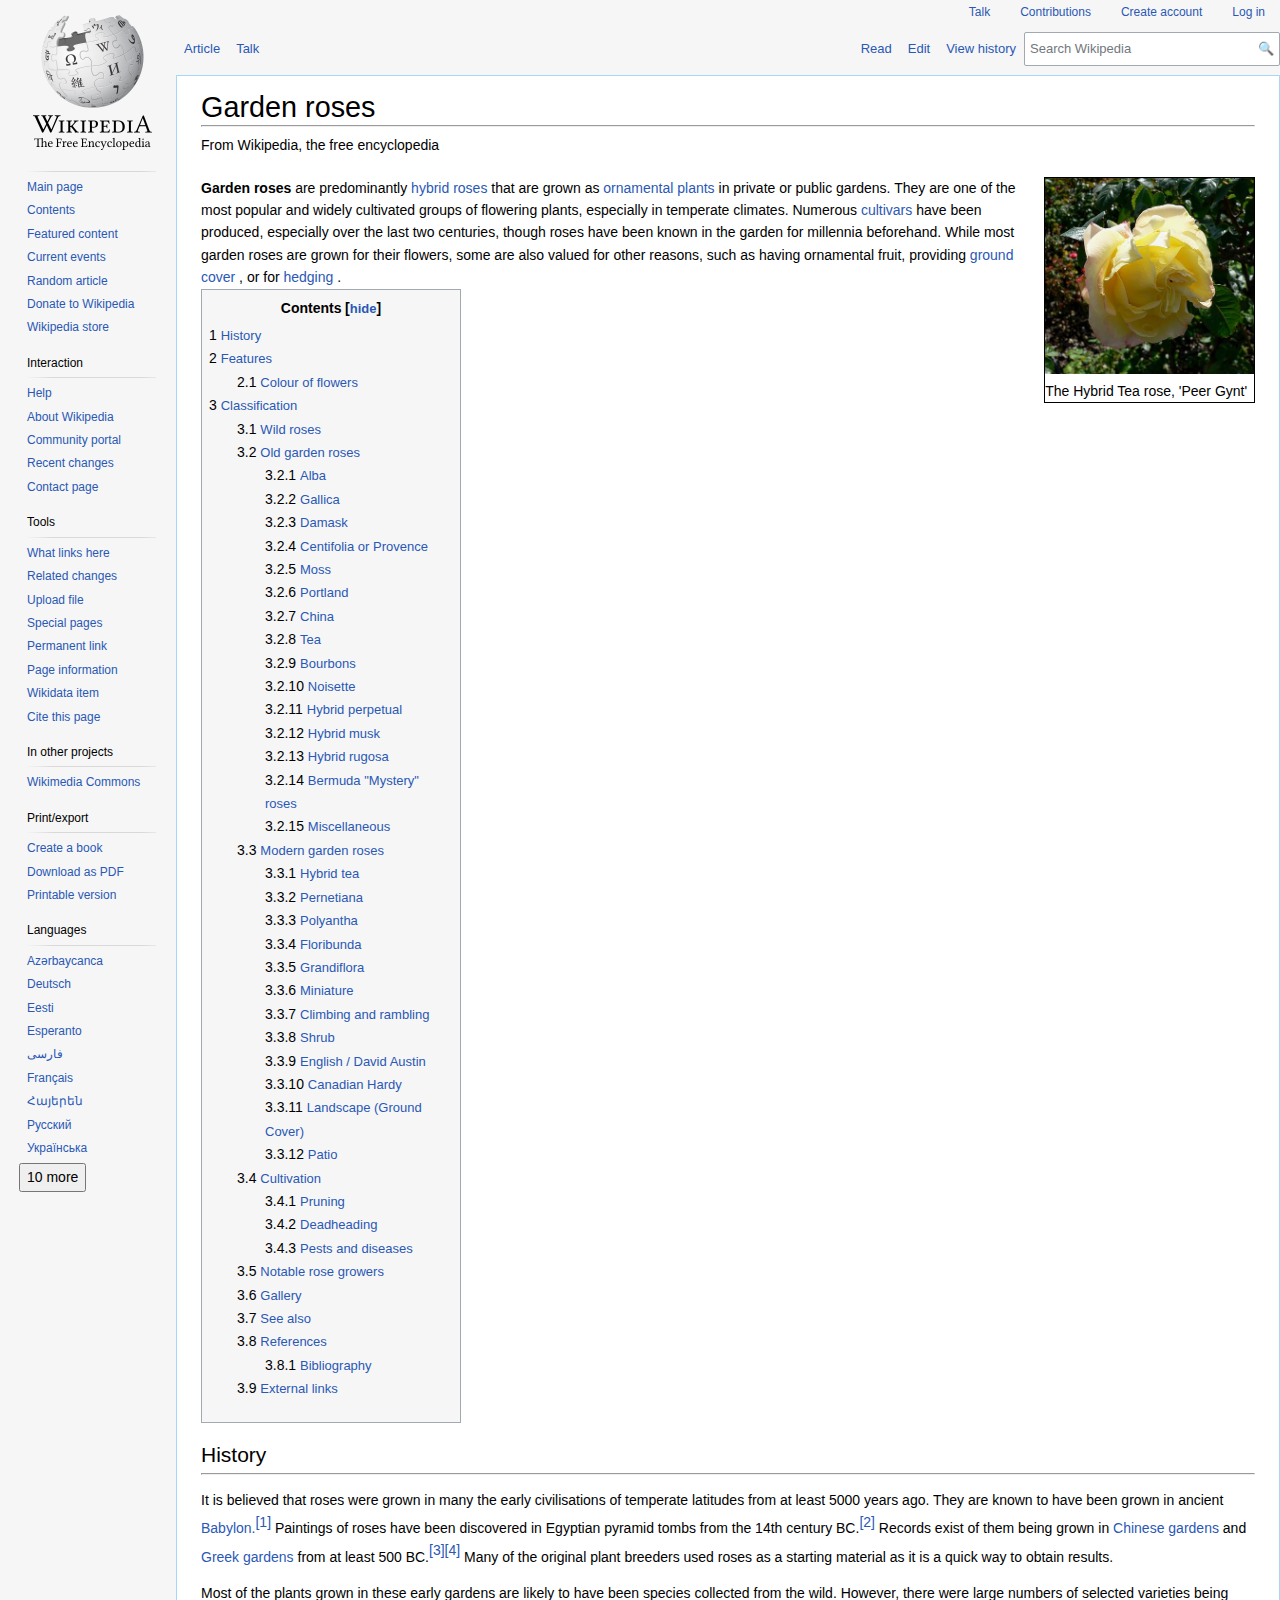
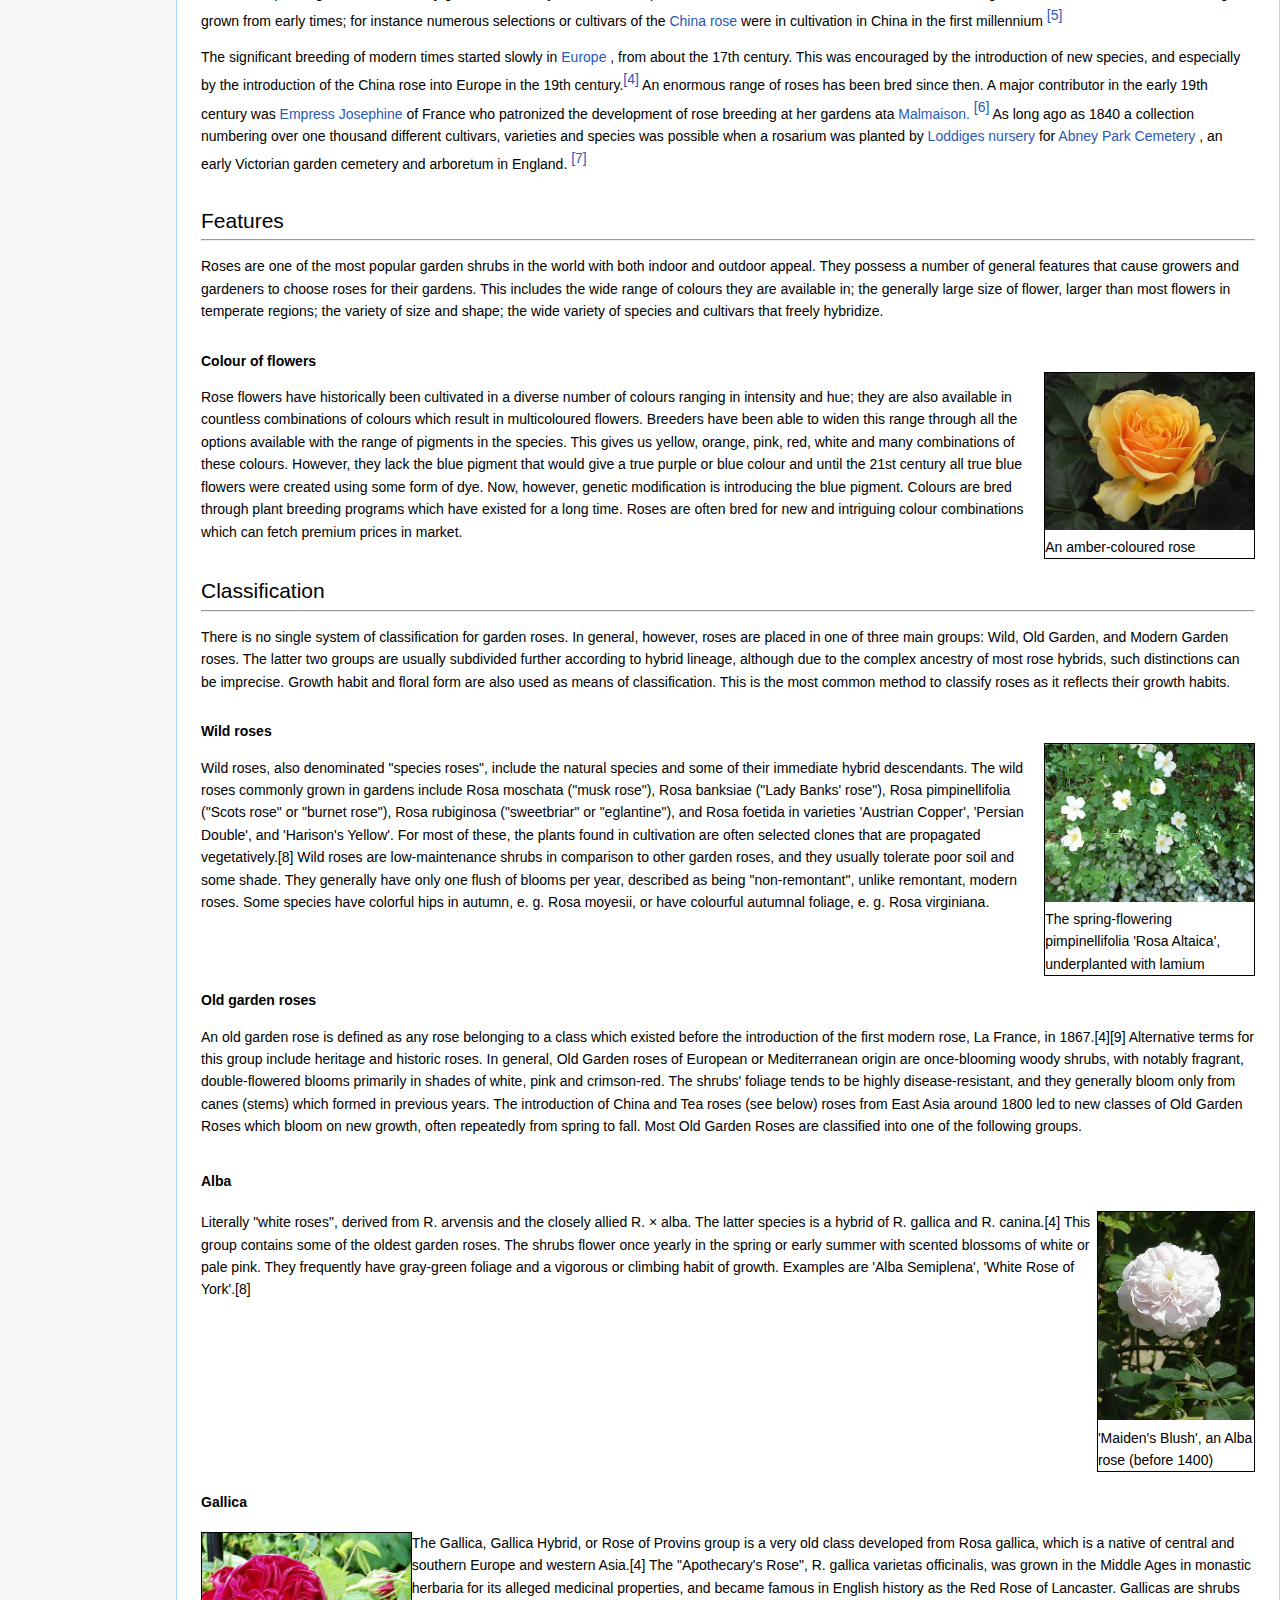
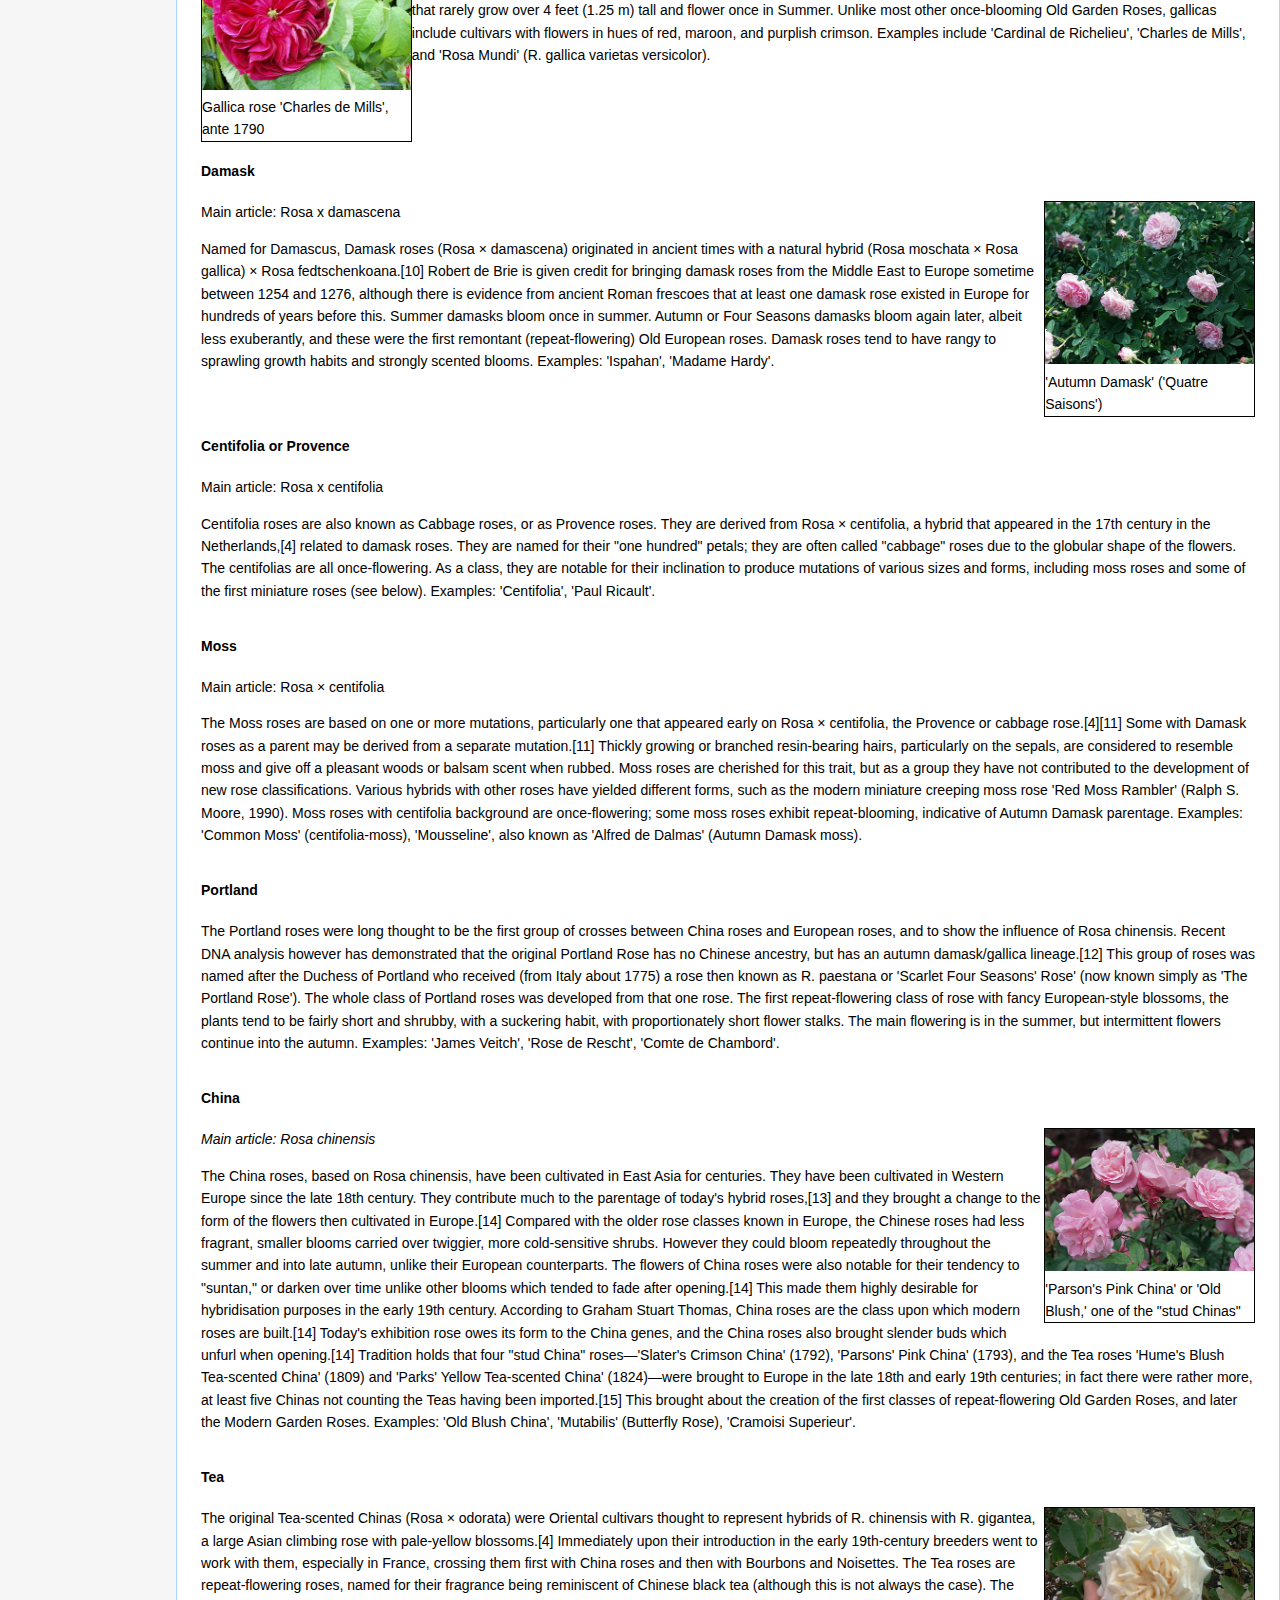
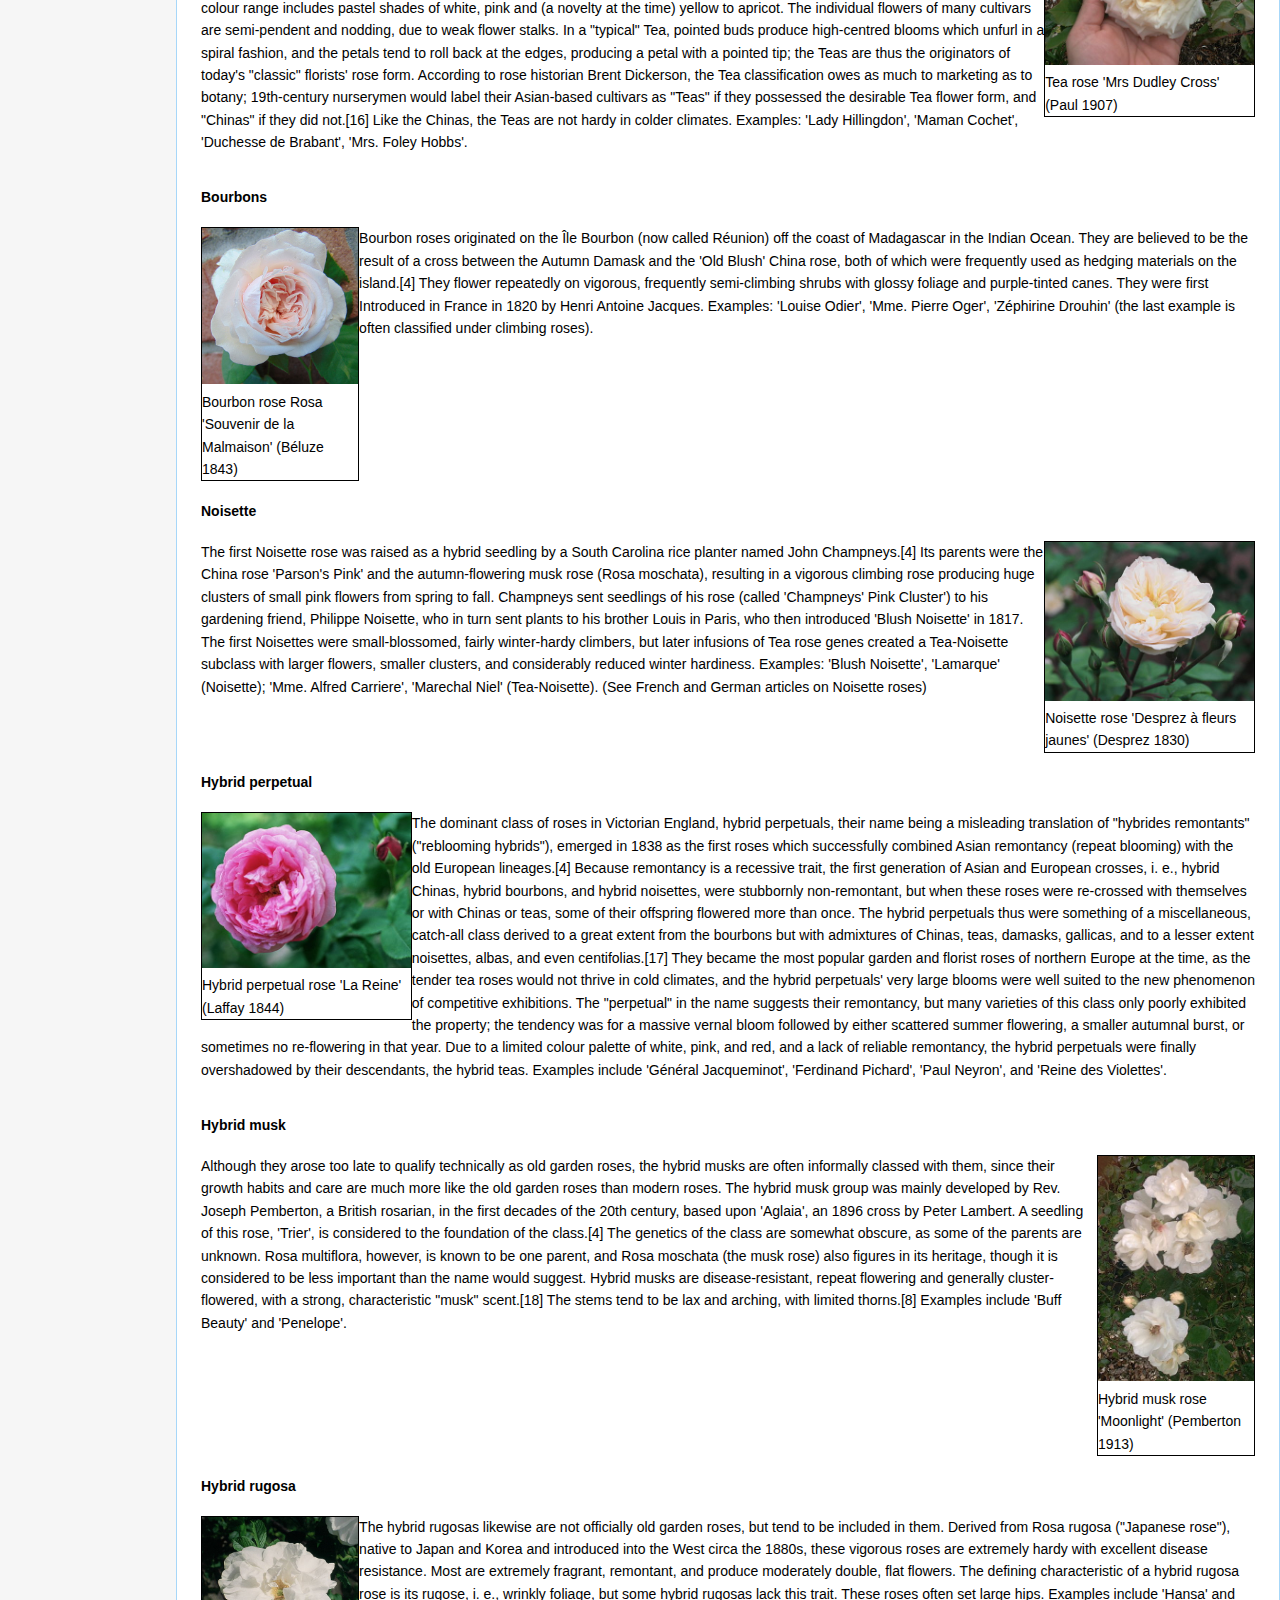
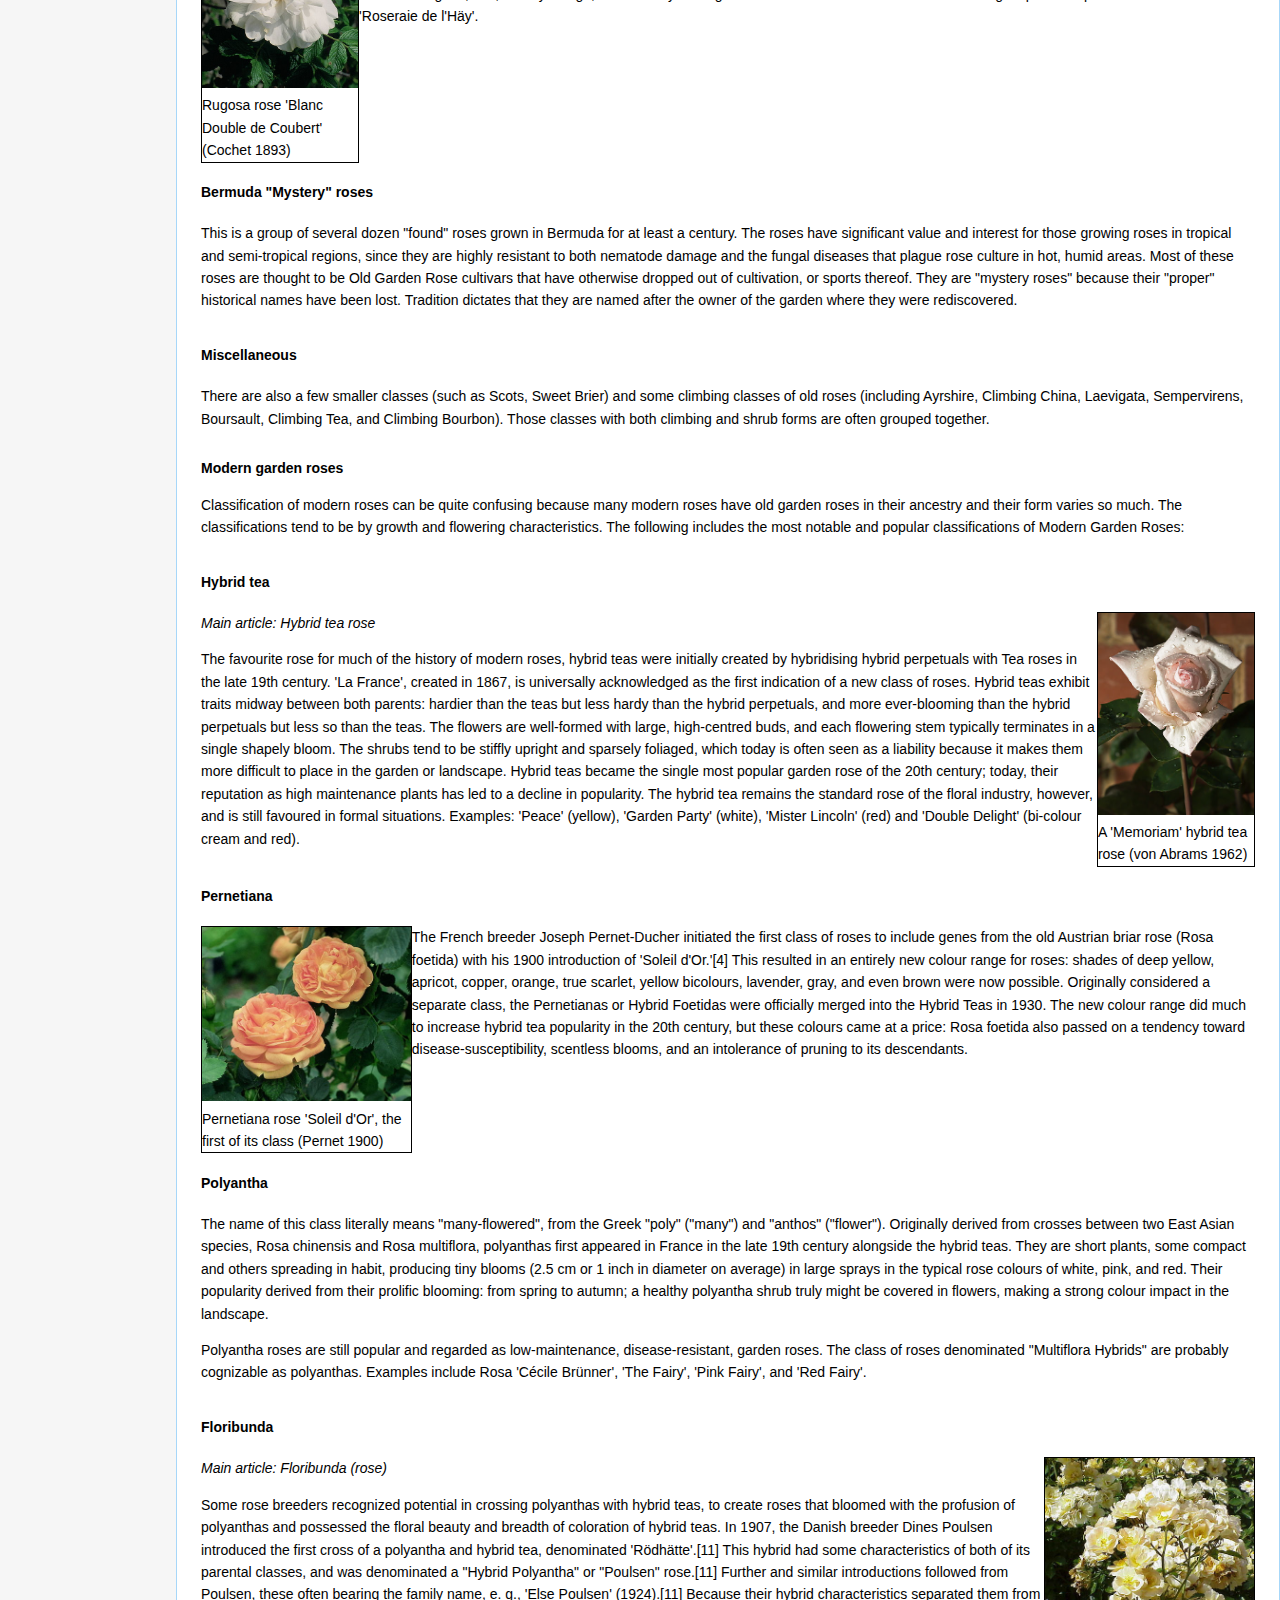
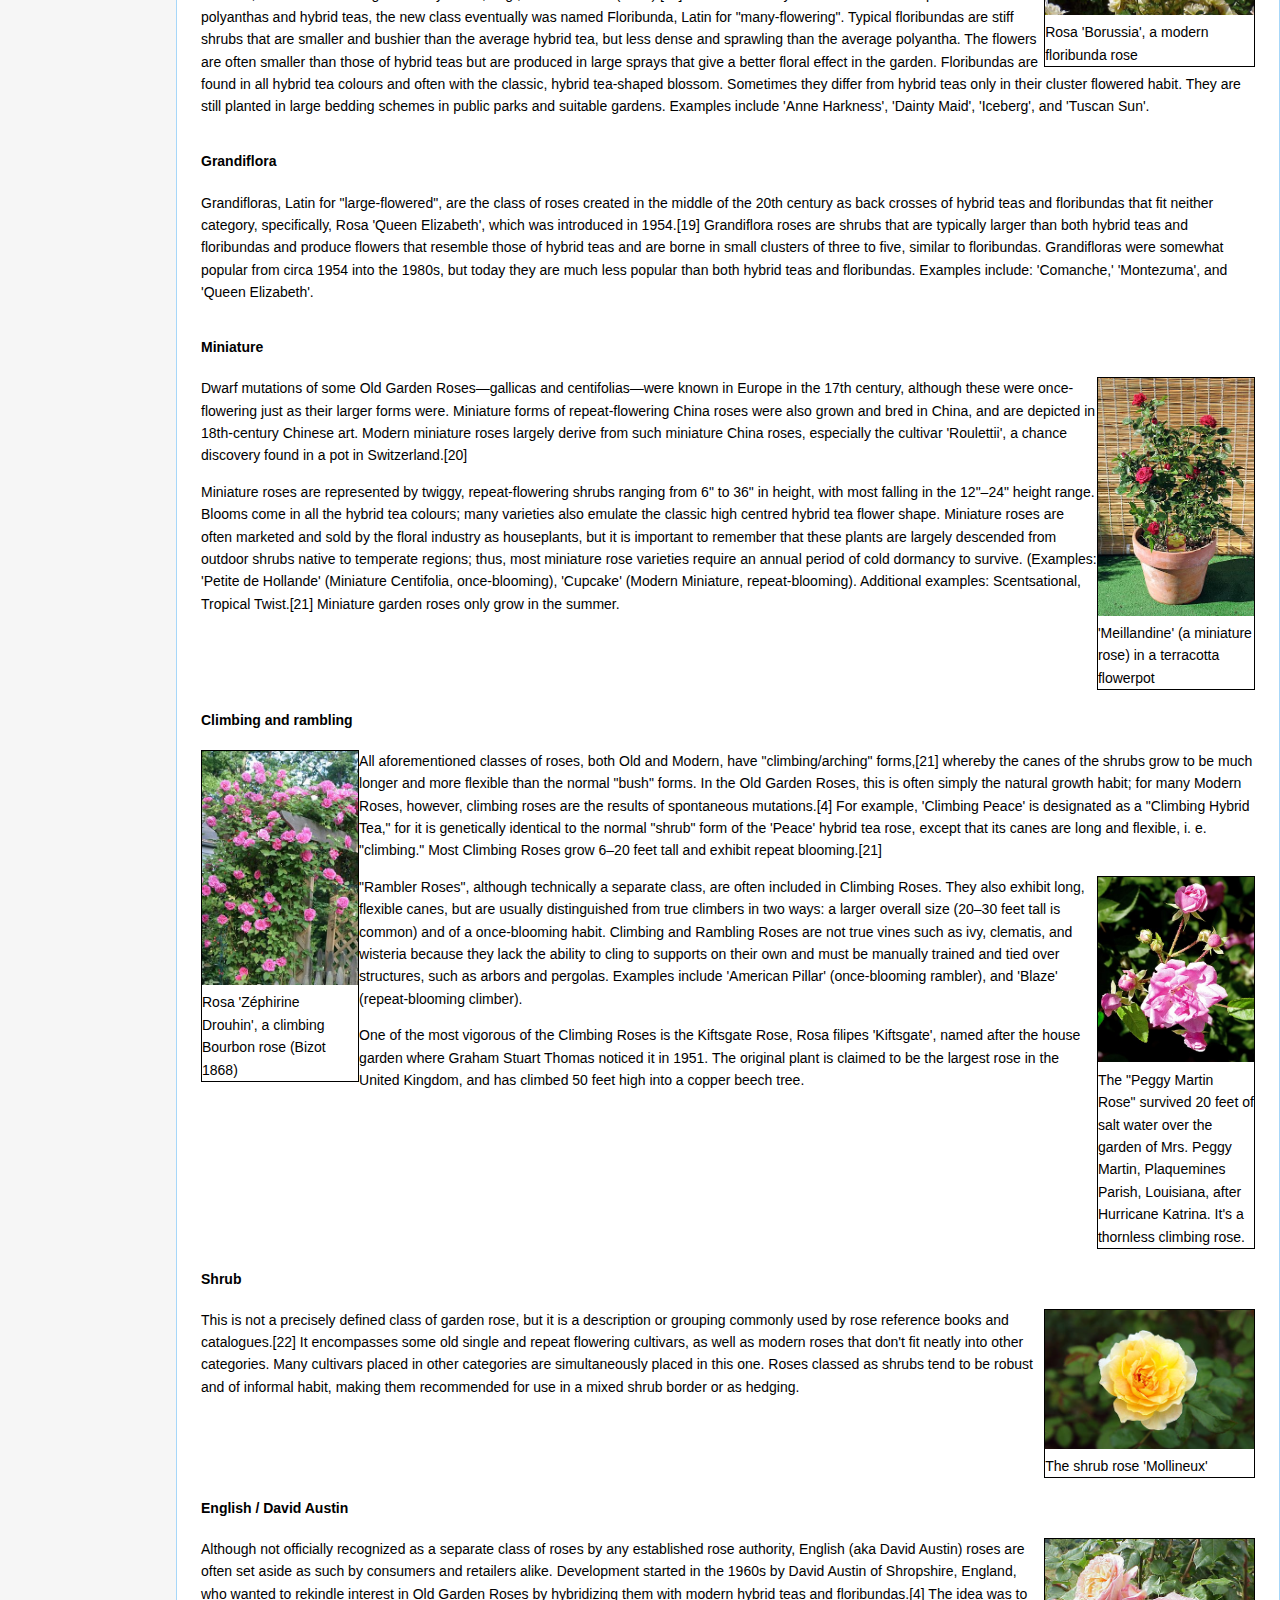
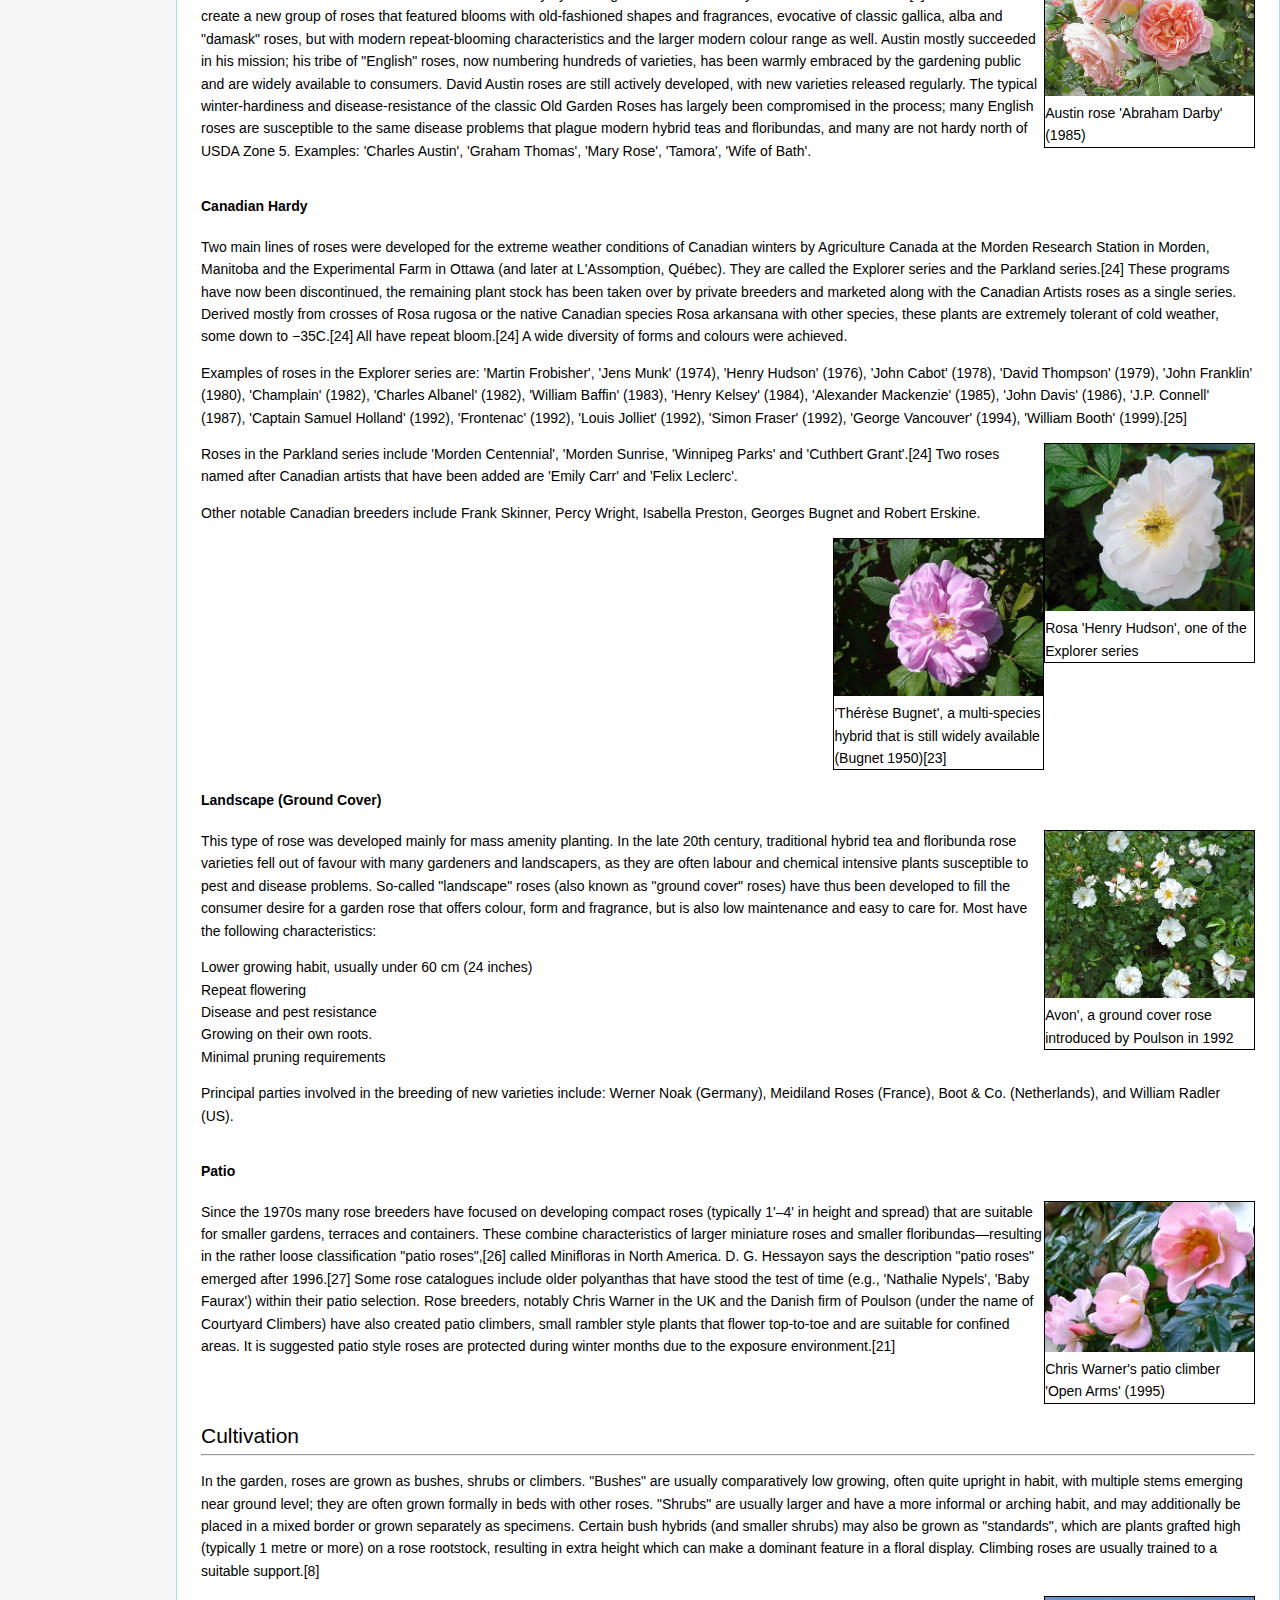
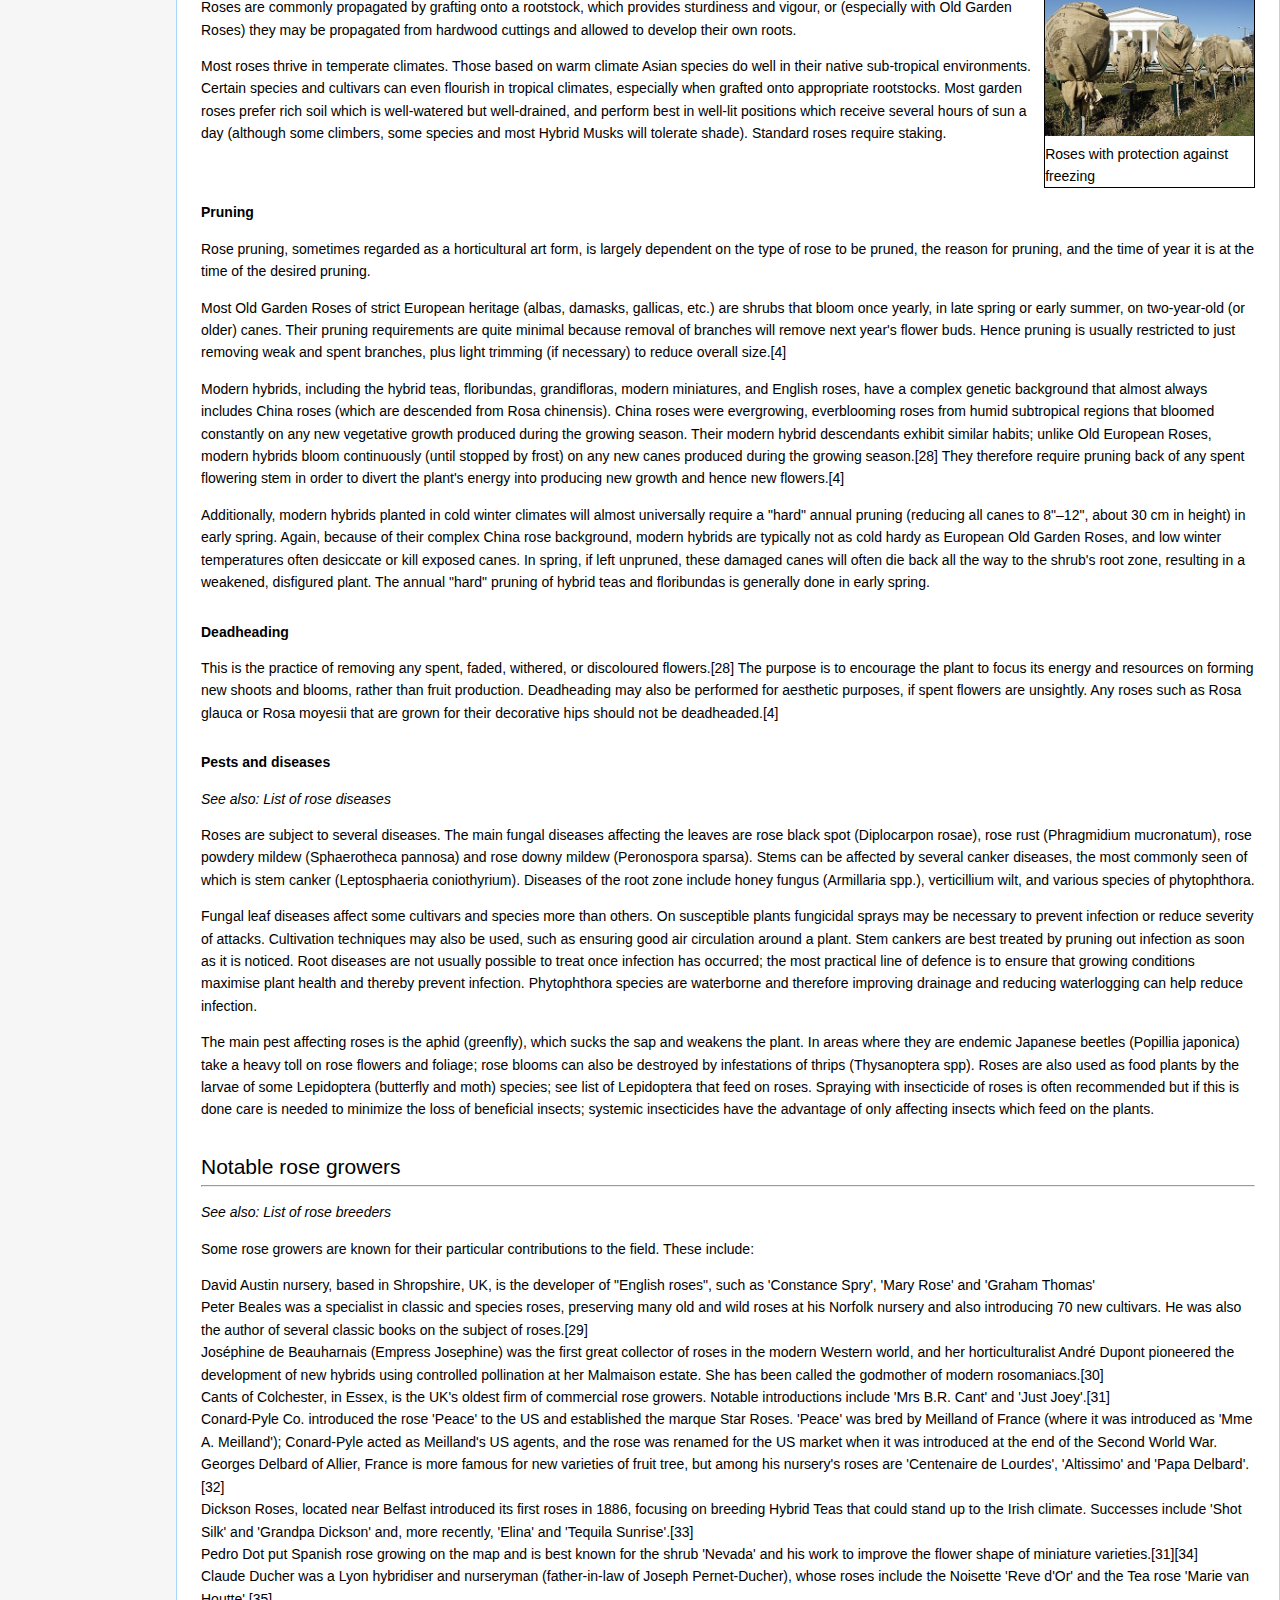
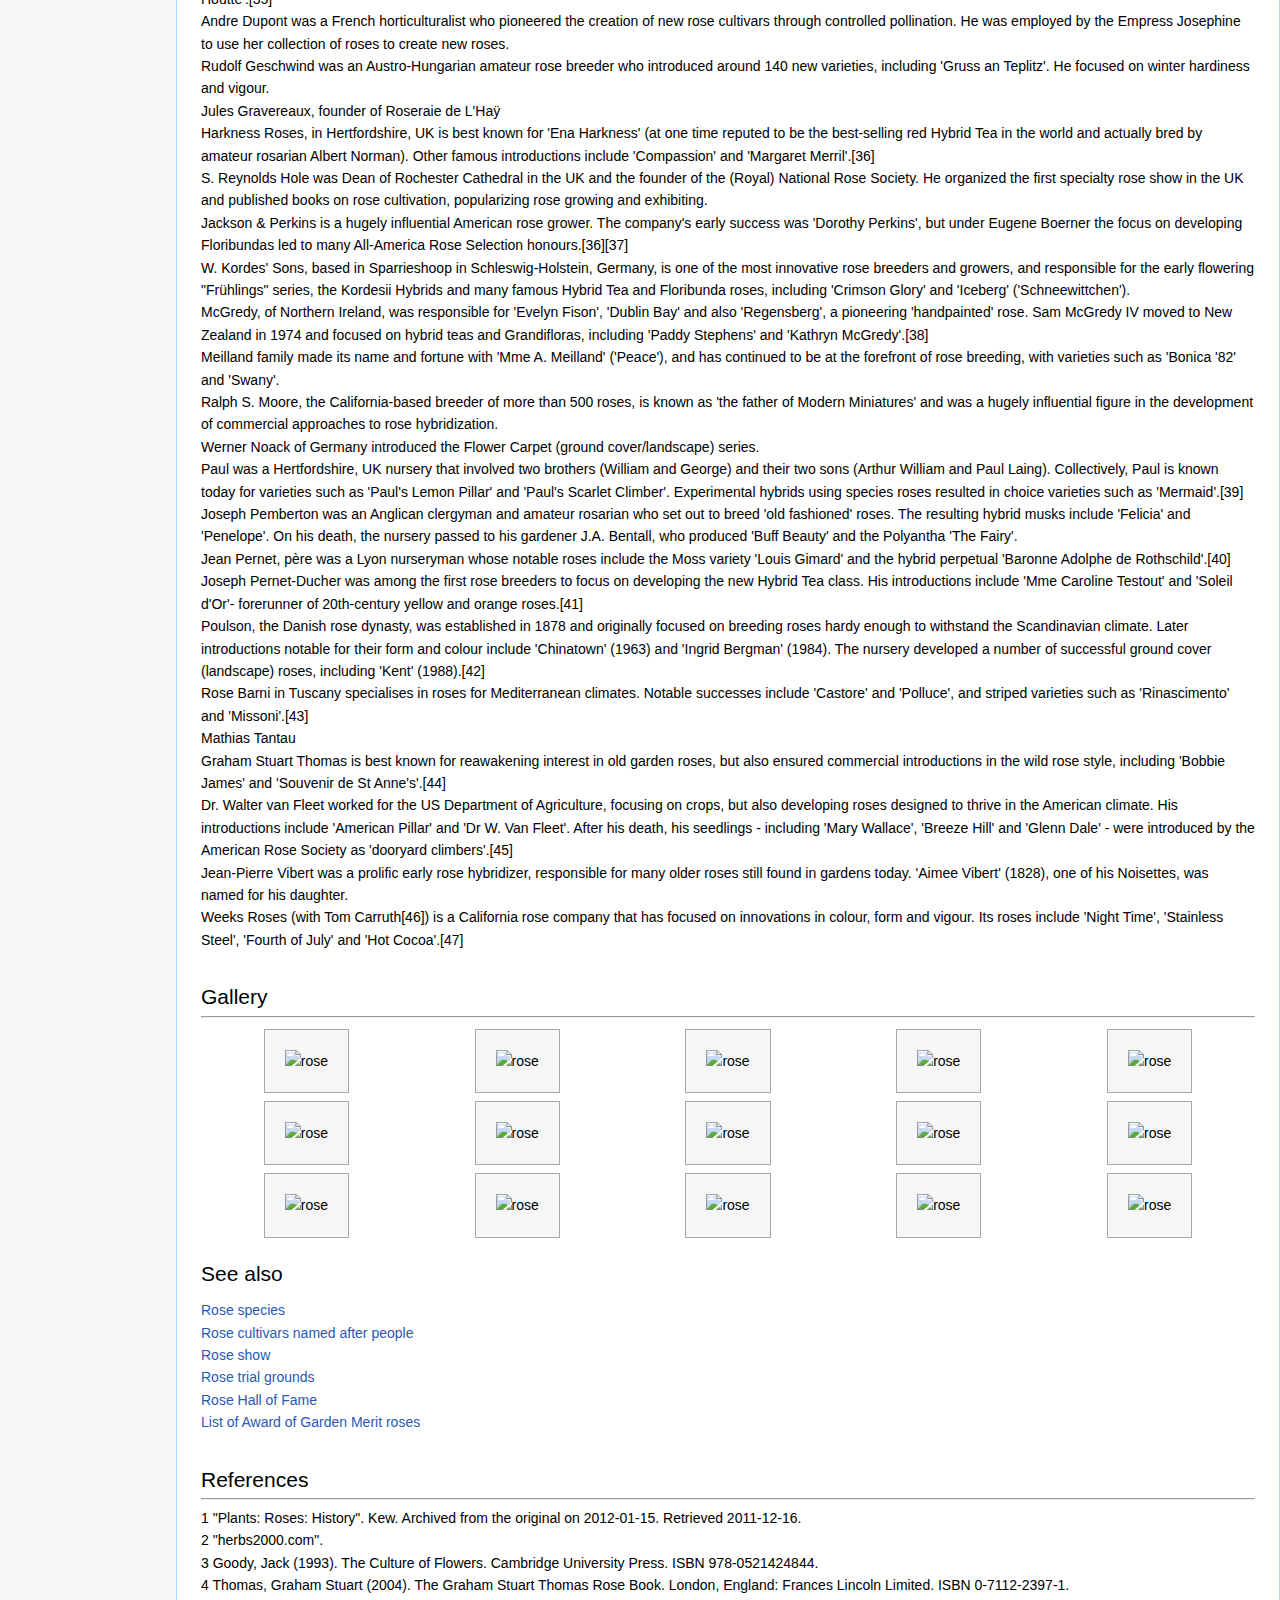
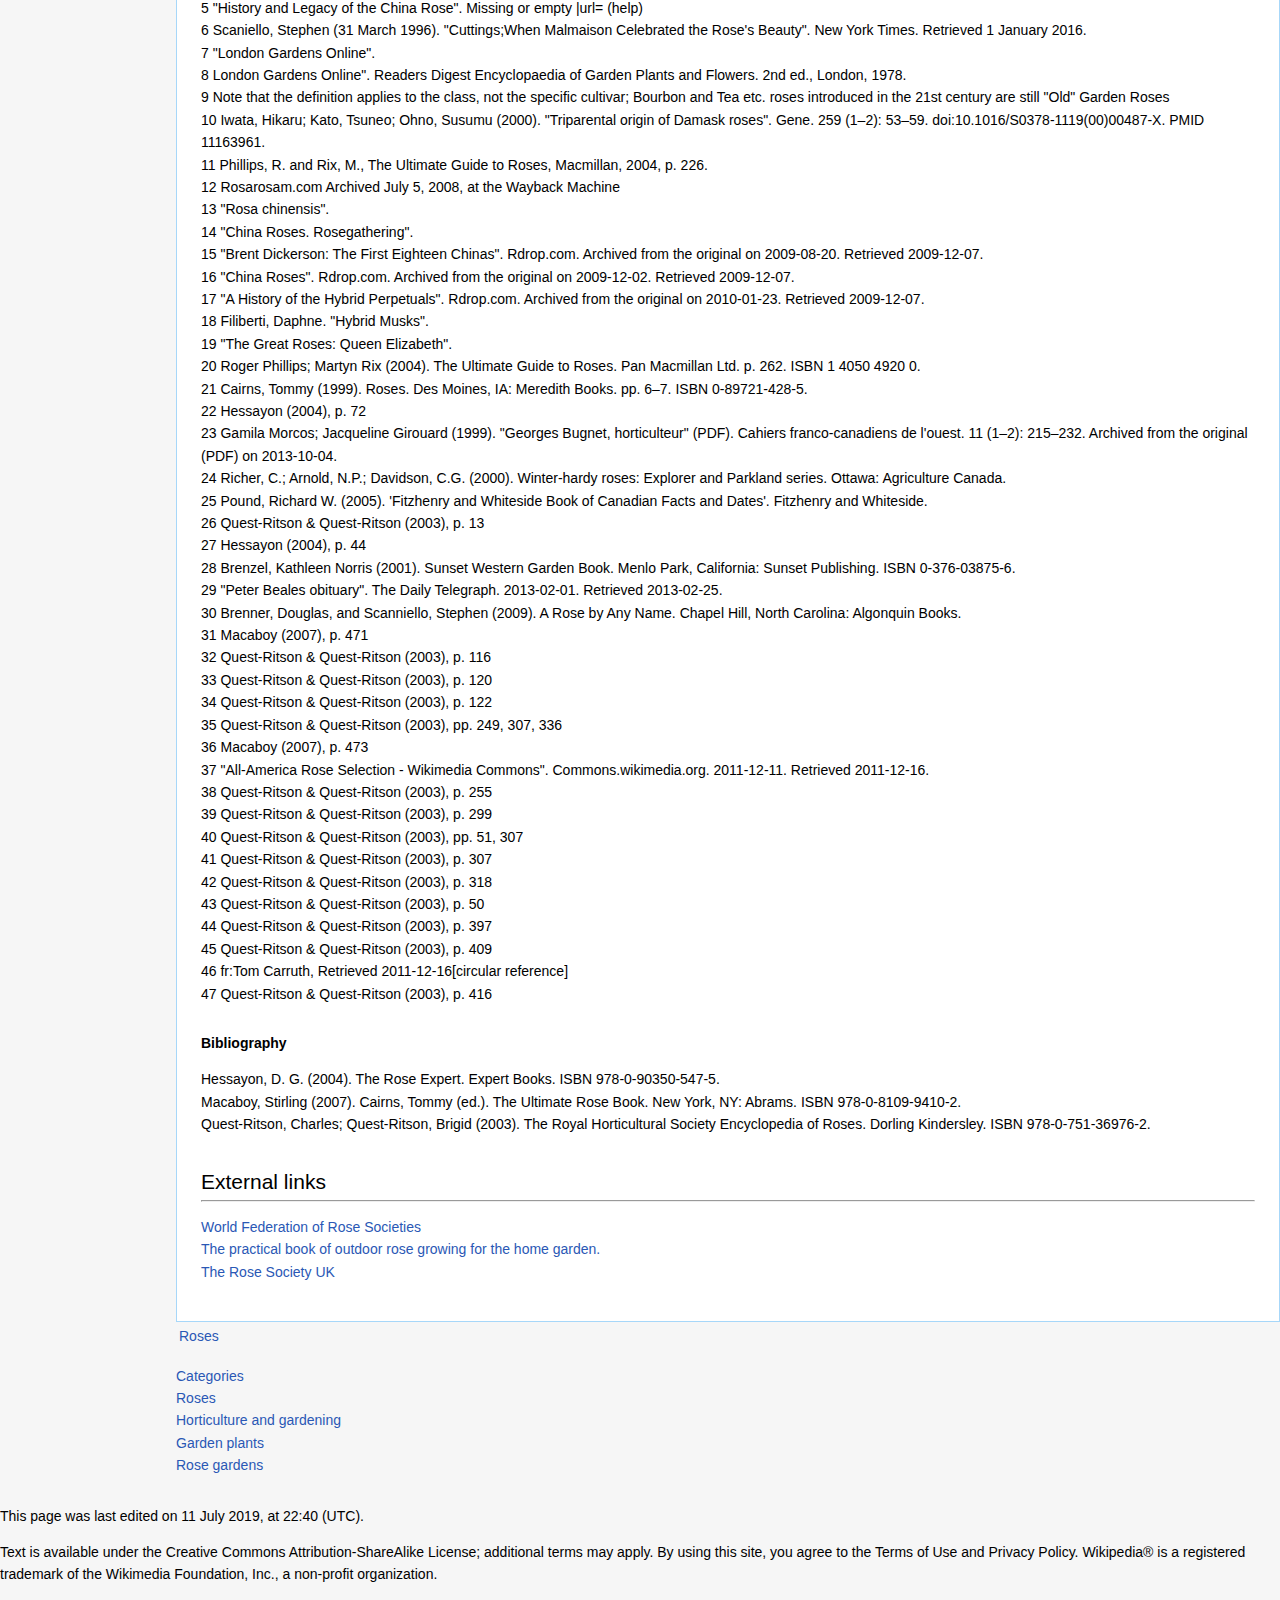
==== commit 66866c20: "update css" ====
--- a/owu homework_2/index.html
+++ b/owu homework_2/index.html
@@ -2,80 +2,80 @@
 <html lang="en">
 <head>
     <meta charset="UTF-8">
-    <meta name="viewport" content="width=device-width, initial-scale=1">
+    <meta content="width=device-width, initial-scale=1" name="viewport">
     <title>Garden roses - Wikipedia</title>
     <link href="./style.css" rel="stylesheet">
 
 </head>
 <body>
-<aside>
+<!-- Aside  -->
+<aside class="menu-left">
     <img alt="book" class="wiki" src="./images/wiki.png">
     <nav class="menu-aside">
-
-        <ul>
-            <li><a href="#">Main page</a></li>
-            <li><a href="#">Contents</a></li>
-            <li><a href="#">Featured content</a></li>
-            <li><a href="#">Current events</a></li>
-            <li><a href="#">Random article</a></li>
-            <li><a href="#">Donate to Wikipedia</a></li>
-            <li><a href="#">Wikipedia store</a></li>
-        </ul>
-        <p>Interaction</p>
-        <hr>
-        <ul>
-            <li><a href="#">Help</a></li>
-            <li><a href="#">About Wikipedia</a></li>
-            <li><a href="#">Community portal</a></li>
-            <li><a href="#">Recent changes</a></li>
-            <li><a href="#">Contact page</a></li>
-        </ul>
-        <p>Tools</p>
-        <hr>
-        <ul>
-            <li><a href="#">What links here</a></li>
-            <li><a href="#">Related changes</a></li>
-            <li><a href="#">Upload file</a></li>
-            <li><a href="#">Special pages</a></li>
-            <li><a href="#">Permanent link</a></li>
-            <li><a href="#">Page information</a></li>
-            <li><a href="#">Wikidata item</a></li>
-            <li><a href="#">Cite this page</a></li>
-        </ul>
-        <p>In other projects</p>
-        <hr>
-        <ul>
-            <li><a href="#">Wikimedia Commons</a></li>
-        </ul>
-
-        <p>Print/export</p>
-        <ul>
-            <li><a href="#">Create a book</a></li>
-            <li><a href="#">Download as PDF</a></li>
-            <li><a href="#">Printable version</a></li>
-        </ul>
-
-        <p>Languages</p>
-        <ul>
-            <li><a href="#">Azərbaycanca</a></li>
-            <li><a href="#">Deutsch</a></li>
-            <li><a href="#">Eesti</a></li>
-            <li><a href="#">Esperanto</a></li>
-            <li><a href="#">فارسی</a></li>
-            <li><a href="#">Français</a></li>
-            <li><a href="#">Հայերեն</a></li>
-            <li><a href="#">Русский</a></li>
-            <li><a href="#">Українська</a></li>
-        </ul>
-        <button>
-            10 more
-        </button>
+        <div class="left-menu">
+            <ul>
+                <li><a href="#">Main page</a></li>
+                <li><a href="#">Contents</a></li>
+                <li><a href="#">Featured content</a></li>
+                <li><a href="#">Current events</a></li>
+                <li><a href="#">Random article</a></li>
+                <li><a href="#">Donate to Wikipedia</a></li>
+                <li><a href="#">Wikipedia store</a></li>
+            </ul>
+            <p>Interaction</p>
+            <ul>
+                <li><a href="#">Help</a></li>
+                <li><a href="#">About Wikipedia</a></li>
+                <li><a href="#">Community portal</a></li>
+                <li><a href="#">Recent changes</a></li>
+                <li><a href="#">Contact page</a></li>
+            </ul>
+            <p>Tools</p>
+            <ul>
+                <li><a href="#">What links here</a></li>
+                <li><a href="#">Related changes</a></li>
+                <li><a href="#">Upload file</a></li>
+                <li><a href="#">Special pages</a></li>
+                <li><a href="#">Permanent link</a></li>
+                <li><a href="#">Page information</a></li>
+                <li><a href="#">Wikidata item</a></li>
+                <li><a href="#">Cite this page</a></li>
+            </ul>
+            <p>In other projects</p>
+            <ul>
+                <li><a href="#">Wikimedia Commons</a></li>
+            </ul>
+
+            <p>Print/export</p>
+            <ul>
+                <li><a href="#">Create a book</a></li>
+                <li><a href="#">Download as PDF</a></li>
+                <li><a href="#">Printable version</a></li>
+            </ul>
+
+            <p>Languages</p>
+            <ul>
+                <li><a href="#">Azərbaycanca</a></li>
+                <li><a href="#">Deutsch</a></li>
+                <li><a href="#">Eesti</a></li>
+                <li><a href="#">Esperanto</a></li>
+                <li><a href="#">فارسی</a></li>
+                <li><a href="#">Français</a></li>
+                <li><a href="#">Հայերեն</a></li>
+                <li><a href="#">Русский</a></li>
+                <li><a href="#">Українська</a></li>
+            </ul>
+            <button>
+                10 more
+            </button>
+        </div>
     </nav>
 </aside>
 <main>
+    <!-- Header -->
     <header>
-        <nav class="menu">
-            <ul>
+        <nav>
+            <ul class="menu flex-row">
                 <li><a href="https://en.wikipedia.org/wiki/User_talk:178.92.34.134">Talk</a></li>
                 <li><a href="https://en.wikipedia.org/wiki/Special:Contributions/178.92.34.134">Contributions</a></li>
                 <li><a href="https://en.wikipedia.org/w/index.php?title=Special:CreateAccount&returnto=Garden+roses">Create
@@ -86,25 +86,45 @@
                 </li>
             </ul>
         </nav>
-        <nav class="main-menu">
-            <ul>
-                <li><a href="https://en.wikipedia.org/wiki/Garden_roses">Article</a></li>
-                <li><a href="https://en.wikipedia.org/wiki/Talk:Garden_roses">Talk</a></li>
-                <li><a href="https://en.wikipedia.org/wiki/Garden_roses">Read</a></li>
-                <li><a href="https://en.wikipedia.org/w/index.php?title=Garden_roses&action=edit">Edit</a></li>
-                <li><a href="https://en.wikipedia.org/w/index.php?title=Garden_roses&action=history">View history</a>
-                </li>
-                <li><a href="#">Search Wikipedia</a></li>
-            </ul>
+        <nav>
+            <div class="main-menu flex-row">
+                <ul class="flex-row">
+                    <li><a href="https://en.wikipedia.org/wiki/Garden_roses">Article</a></li>
+                    <li><a href="https://en.wikipedia.org/wiki/Talk:Garden_roses">Talk</a></li>
+                </ul>
+                <div class="flex-row align-center">
+                    <ul class="flex-row">
+                        <li><a href="https://en.wikipedia.org/wiki/Garden_roses">Read</a></li>
+                        <li><a href="https://en.wikipedia.org/w/index.php?title=Garden_roses&action=edit">Edit</a></li>
+                        <li><a href="https://en.wikipedia.org/w/index.php?title=Garden_roses&action=history">View
+                            history</a>
+                        </li>
+                    </ul>
+                    <form action="" method="get">
+                        <div class="search-form">
+                            <label>
+                                <input class="input-menu" placeholder="Search Wikipedia" type="text">
+                            </label>
+                            <button class="button-menu" type="submit">&#128269;
+                            </button>
+                        </div>
+                    </form>
+
+                </div>
+            </div>
         </nav>
     </header>
-
-    <article>
+    <!-- Article -->
+    <article class="article">
         <h1>Garden roses</h1>
         <hr>
-        <section>
-            <h4>From Wikipedia, the free encyclopedia</h4>
-            <div id="intro">
+        <div class="text">From Wikipedia, the free encyclopedia</div>
+        <section>
+            <figure class="right-img h-image">
+                <img alt="Rose" src="./images/rosa.jpg">
+                <figcaption>The Hybrid Tea rose, 'Peer Gynt'</figcaption>
+            </figure>
+            <div class="intro">
                 <b>Garden roses</b> are predominantly <a
                     href="https://en.wikipedia.org/wiki/Hybrid_(biology)">hybrid</a> <a
                     href="https://en.wikipedia.org/wiki/Rose">roses</a> that are grown as
@@ -119,83 +139,82 @@
                 valued for other reasons, such as having ornamental fruit, providing
                 <a href="#">ground cover</a> , or for <a href="#">hedging</a> .
             </div>
-        </section>
-        <figure>
-            <img alt="Rose" src="./images/rosa.jpg">
-            <figcaption>The Hybrid Tea rose, 'Peer Gynt'</figcaption>
-        </figure>
-        <section>
-            <h4><strong>Contents</strong> <span>[<a href="#">Hide</a>]</span></h4>
-            <ol>
-                <li><a href="#menu-history">History</a></li>
-                <li>Features
-                    <ol>
-                        <li>Colour of flowers</li>
-                    </ol>
-                </li>
-
-                <li>Classification
-                    <ol>
-                        <li>Wild roses</li>
-                        <li>Old garden roses
-                            <ol>
-                                <li>Alba</li>
-                                <li>Gallica</li>
-                                <li>Damask</li>
-                                <li>Centifolia or Provence</li>
-                                <li>Moss</li>
-                                <li>Portland</li>
-                                <li>China</li>
-                                <li>Tea</li>
-                                <li>Bourbons</li>
-                                <li>Noisette</li>
-                                <li>Hybrid perpetual</li>
-                                <li>Hybrid musk</li>
-                                <li>Hybrid rugosa</li>
-                                <li>Bermuda "Mystery" roses</li>
-                                <li>Miscellaneous</li>
-                            </ol>
-                        </li>
-                        <li>Modern garden roses
-                            <ol>
-                                <li>Hybrid tea</li>
-                                <li>Pernetiana</li>
-                                <li>Polyantha</li>
-                                <li>Floribunda</li>
-                                <li>Grandiflora</li>
-                                <li>Miniature</li>
-                                <li>Climbing and rambling</li>
-                                <li>Shrub</li>
-                                <li>English / David Austin</li>
-                                <li>Canadian Hardy</li>
-                                <li>Landscape (Ground Cover)</li>
-                                <li>Patio</li>
-                            </ol>
-                        </li>
-                        <li>Cultivation
-                            <ol>
-                                <li>Pruning</li>
-                                <li>Deadheading</li>
-                                <li>Pests and diseases</li>
-                            </ol>
-                        </li>
-                        <li>Notable rose growers</li>
-                        <li>Gallery</li>
-                        <li>See also</li>
-                        <li>References
-                            <ol>
-                                <li>Bibliography</li>
-                            </ol>
-                        </li>
-                        <li>External links</li>
-
-                    </ol>
-                </li>
-
-            </ol>
-        </section>
-        <section>
-            <h2 id="menu-history">History</h2>
+            <!-- Contents menu -->
+            <div class="content">
+                <h4><strong>Contents</strong> <span>[<a href="#">hide</a>]</span></h4>
+                <ol>
+                    <li><a href="#menu-history">History</a></li>
+                    <li><a href="#">Features</a>
+                        <ol>
+                            <li><a href="#">Colour of flowers</a></li>
+                        </ol>
+                    </li>
+
+                    <li><a href="#">Classification</a>
+                        <ol>
+                            <li><a href="#">Wild roses</a></li>
+                            <li><a href="#">Old garden roses</a>
+                                <ol>
+                                    <li><a href="#">Alba</a></li>
+                                    <li><a href="#">Gallica</a></li>
+                                    <li><a href="#">Damask</a></li>
+                                    <li><a href="#">Centifolia or Provence</a></li>
+                                    <li><a href="#">Moss</a></li>
+                                    <li><a href="#">Portland</a></li>
+                                    <li><a href="#">China</a></li>
+                                    <li><a href="#">Tea</a></li>
+                                    <li><a href="#">Bourbons</a></li>
+                                    <li><a href="#">Noisette</a></li>
+                                    <li><a href="#">Hybrid perpetual</a></li>
+                                    <li><a href="#">Hybrid musk</a></li>
+                                    <li><a href="#">Hybrid rugosa</a></li>
+                                    <li><a href="#">Bermuda "Mystery" roses</a></li>
+                                    <li><a href="#">Miscellaneous</a></li>
+                                </ol>
+                            </li>
+                            <li><a href="#">Modern garden roses</a>
+                                <ol>
+                                    <li><a href="#">Hybrid tea</a></li>
+                                    <li><a href="#">Pernetiana</a></li>
+                                    <li><a href="#">Polyantha</a></li>
+                                    <li><a href="#">Floribunda</a></li>
+                                    <li><a href="#">Grandiflora</a></li>
+                                    <li><a href="#">Miniature</a></li>
+                                    <li><a href="#">Climbing and rambling</a></li>
+                                    <li><a href="#">Shrub</a></li>
+                                    <li><a href="#">English / David Austin</a></li>
+                                    <li><a href="#">Canadian Hardy</a></li>
+                                    <li><a href="#">Landscape (Ground Cover)</a></li>
+                                    <li><a href="#">Patio</a></li>
+                                </ol>
+                            </li>
+                            <li><a href="#">Cultivation</a>
+                                <ol>
+                                    <li><a href="#">Pruning</a></li>
+                                    <li><a href="#">Deadheading</a></li>
+                                    <li><a href="#">Pests and diseases</a></li>
+                                </ol>
+                            </li>
+                            <li><a href="#">Notable rose growers</a></li>
+                            <li><a href="#">Gallery</a></li>
+                            <li><a href="#">See also</a></li>
+                            <li><a href="#">References</a>
+                                <ol>
+                                    <li><a href="#">Bibliography</a></li>
+                                </ol>
+                            </li>
+                            <li><a href="#">External links</a></li>
+
+                        </ol>
+                    </li>
+
+                </ol>
+            </div>
+        </section>
+
+
+        <section>
+            <h2>History</h2>
             <hr>
             <p>It is believed that roses were grown in many the early civilisations of temperate latitudes from at least
                 5000 years ago. They are known to have been grown in ancient <a href="#">Babylon.</a><a href="#"><sup>[1]</sup></a>
@@ -249,7 +268,7 @@
             <h3>
                 <b>Colour of flowers</b>
             </h3>
-            <figure>
+            <figure class="right-img h-image">
                 <img alt="Yellow Rose" src="./images/colour.jpg">
                 <figcaption>An amber-coloured rose</figcaption>
             </figure>
@@ -283,7 +302,7 @@
         </section>
         <section>
             <h3><b>Wild roses</b></h3>
-            <figure>
+            <figure class="right-img h-image">
                 <img alt="plant" src="./images/wild.jpg">
                 <figcaption>The spring-flowering pimpinellifolia 'Rosa Altaica', underplanted with lamium</figcaption>
             </figure>
@@ -326,7 +345,7 @@
         </section>
         <section>
             <h4><b>Alba</b></h4>
-            <figure>
+            <figure class="right-img v-image">
                 <img alt="white rose" src="./images/alba.jpg">
                 <figcaption>'Maiden's Blush', an Alba rose (before 1400)</figcaption>
             </figure>
@@ -342,7 +361,7 @@
         </section>
         <section>
             <h4><b>Gallica</b></h4>
-            <figure>
+            <figure class="left-img h-image">
                 <img alt="white rose" src="./images/gallica.jpg">
                 <figcaption>Gallica rose 'Charles de Mills', ante 1790</figcaption>
             </figure>
@@ -362,7 +381,7 @@
         </section>
         <section>
             <h4><b>Damask</b></h4>
-            <figure>
+            <figure class="right-img h-image">
                 <img alt="white rose" src="./images/damask.jpg">
                 <figcaption>'Autumn Damask' ('Quatre Saisons')</figcaption>
             </figure>
@@ -436,7 +455,7 @@
         </section>
         <section>
             <h4><b>China</b></h4>
-            <figure>
+            <figure class="right-img h-image">
                 <img alt="white rose" src="./images/china.jpg">
                 <figcaption>'Parson's Pink China' or 'Old Blush,' one of the "stud Chinas"</figcaption>
             </figure>
@@ -475,7 +494,7 @@
         </section>
         <section>
             <h4><b>Tea</b></h4>
-            <figure>
+            <figure class="right-img h-image">
                 <img alt="tea rose" src="./images/tea.jpeg">
                 <figcaption>Tea rose 'Mrs Dudley Cross' (Paul 1907)</figcaption>
             </figure>
@@ -509,7 +528,7 @@
         </section>
         <section>
             <h4><b>Bourbons</b></h4>
-            <figure>
+            <figure class="left-img v-image">
                 <img alt="rose" src="./images/bourbon.jpg">
                 <figcaption>Bourbon rose Rosa 'Souvenir de la Malmaison' (Béluze 1843)</figcaption>
             </figure>
@@ -526,7 +545,7 @@
         </section>
         <section>
             <h4><b>Noisette</b></h4>
-            <figure>
+            <figure class="right-img h-image">
                 <img alt="rose" src="./images/noisette.jpg">
                 <figcaption>Noisette rose 'Desprez à fleurs jaunes' (Desprez 1830)</figcaption>
             </figure>
@@ -547,7 +566,7 @@
         </section>
         <section>
             <h4><b>Hybrid perpetual</b></h4>
-            <figure>
+            <figure class="left-img h-image">
                 <img alt="rose" src="./images/hybrid.jpg">
                 <figcaption>Hybrid perpetual rose 'La Reine' (Laffay 1844)</figcaption>
             </figure>
@@ -583,7 +602,7 @@
         </section>
         <section>
             <h4><b>Hybrid musk</b></h4>
-            <figure>
+            <figure class="right-img v-image">
                 <img alt="rose" src="./images/musk.jpeg">
                 <figcaption>Hybrid musk rose 'Moonlight' (Pemberton 1913)</figcaption>
             </figure>
@@ -607,7 +626,7 @@
         </section>
         <section>
             <h4><b>Hybrid rugosa</b></h4>
-            <figure>
+            <figure class="left-img v-image">
                 <img alt="rose" src="./images/rugosa.jpg">
                 <figcaption>Rugosa rose 'Blanc Double de Coubert' (Cochet 1893)</figcaption>
             </figure>
@@ -656,7 +675,7 @@
         </section>
         <section>
             <h4><b>Hybrid tea</b></h4>
-            <figure>
+            <figure class="right-img v-image">
                 <img alt="rose" src="./images/hybridtea.jpg">
                 <figcaption>A 'Memoriam' hybrid tea rose (von Abrams 1962)</figcaption>
             </figure>
@@ -686,7 +705,7 @@
         </section>
         <section>
             <h4><b>Pernetiana</b></h4>
-            <figure>
+            <figure class="left-img h-image">
                 <img alt="rose" src="./images/pernetiana.jpg">
                 <figcaption>Pernetiana rose 'Soleil d'Or', the first of its class (Pernet 1900)</figcaption>
             </figure>
@@ -728,7 +747,7 @@
         <section>
 
             <h4><b>Floribunda</b></h4>
-            <figure>
+            <figure class="right-img h-image">
                 <img alt="rose" src="./images/floribunda.jpg">
                 <figcaption>Rosa 'Borussia', a modern floribunda rose</figcaption>
             </figure>
@@ -776,7 +795,7 @@
         </section>
         <section>
             <h4><b>Miniature</b></h4>
-            <figure>
+            <figure class="right-img v-image">
                 <img alt="rose" src="./images/miniature.jpg">
                 <figcaption>'Meillandine' (a miniature rose) in a terracotta flowerpot</figcaption>
             </figure>
@@ -807,7 +826,7 @@
         </section>
         <section>
             <h4><b>Climbing and rambling</b></h4>
-            <figure>
+            <figure class="left-img v-image">
                 <img alt="rose" src="./images/climbing.jpg">
                 <figcaption>Rosa 'Zéphirine Drouhin', a climbing Bourbon rose (Bizot 1868)</figcaption>
             </figure>
@@ -824,7 +843,7 @@
                 canes are long and flexible, i. e. "climbing." Most Climbing Roses grow 6–20 feet tall and exhibit
                 repeat
                 blooming.[21]</p>
-            <figure>
+            <figure class="right-img v-image">
                 <img alt="rose" src="./images/climbing1.jpg">
                 <figcaption>The "Peggy Martin Rose" survived 20 feet of salt water over the garden of Mrs. Peggy Martin,
                     Plaquemines Parish, Louisiana, after Hurricane Katrina. It's a thornless climbing rose.
@@ -848,7 +867,7 @@
         </section>
         <section>
             <h4><b>Shrub</b></h4>
-            <figure>
+            <figure class="right-img h-image">
                 <img alt="rose" src="./images/shrub.jpg">
                 <figcaption>The shrub rose 'Mollineux'</figcaption>
             </figure>
@@ -864,7 +883,7 @@
         </section>
         <section>
             <h4><b>English / David Austin</b></h4>
-            <figure>
+            <figure class="right-img h-image">
                 <img alt="rose" src="./images/austin.jpg">
                 <figcaption>Austin rose 'Abraham Darby' (1985)</figcaption>
             </figure>
@@ -919,7 +938,7 @@
                 'J.P. Connell' (1987), 'Captain Samuel Holland' (1992), 'Frontenac' (1992), 'Louis Jolliet' (1992),
                 'Simon
                 Fraser' (1992), 'George Vancouver' (1994), 'William Booth' (1999).[25]</p>
-            <figure>
+            <figure class="right-img h-image">
                 <img alt="rose" src="./images/explorer.jpg">
                 <figcaption>Rosa 'Henry Hudson', one of the Explorer series</figcaption>
             </figure>
@@ -930,7 +949,7 @@
             <p>Other notable Canadian breeders include Frank Skinner, Percy Wright, Isabella Preston, Georges Bugnet
                 and
                 Robert Erskine.</p>
-            <figure>
+            <figure class="right-img h-image">
                 <img alt="rose" src="./images/bugnet.jpg">
                 <figcaption>'Thérèse Bugnet', a multi-species hybrid that is still widely available (Bugnet 1950)[23]
                 </figcaption>
@@ -938,7 +957,7 @@
         </section>
         <section>
             <h4><b>Landscape (Ground Cover)</b></h4>
-            <figure>
+            <figure class="right-img h-image">
                 <img alt="rose" src="./images/avon.jpeg">
                 <figcaption>Avon', a ground cover rose introduced by Poulson in 1992</figcaption>
             </figure>
@@ -967,7 +986,7 @@
         <section>
 
             <h4><b>Patio</b></h4>
-            <figure>
+            <figure class="right-img h-image">
                 <img alt="rose" src="./images/open.jpeg">
                 <figcaption>Chris Warner's patio climber 'Open Arms' (1995)</figcaption>
             </figure>
@@ -999,7 +1018,7 @@
                 high (typically 1 metre or more) on a rose rootstock, resulting in extra height which can make a
                 dominant feature in a floral display. Climbing roses are usually trained to a suitable
                 support.[8]</p>
-            <figure>
+            <figure class="right-img h-image">
                 <img alt="rose" src="./images/protect.jpg">
                 <figcaption>Roses with protection against freezing</figcaption>
             </figure>
@@ -1196,9 +1215,59 @@
                 </li>
             </ul>
         </section>
-
-        <h2>Gallery</h2>
-        <hr/>
+        <section>
+            <h2>Gallery</h2>
+            <hr/>
+            <div class="gallery flex-row">
+                <div>
+                    <div class="gh-image"><img alt="rose" src="./images/g1.JPG"></div>
+                </div>
+                <div>
+                    <div class="gv-image"><img alt="rose" src="./images/g2.JPG"></div>
+                </div>
+                <div>
+                    <div class="gh-image"><img alt="rose" src="./images/g3.JPG"></div>
+                </div>
+                <div>
+                    <div class="gh-image"><img alt="rose" src="./images/g4.jpg"></div>
+                </div>
+                <div>
+                    <div class="gv-image"><img alt="rose" src="./images/g5.JPG"></div>
+                </div>
+                <div>
+                    <div class="gv-image"><img alt="rose" src="./images/g6.jpg"></div>
+                </div>
+                <div>
+                    <div class="gh-image"><img alt="rose" src="./images/g7.JPG"></div>
+                </div>
+                <div>
+                    <div class="gh-image"><img alt="rose" src="./images/g8.JPG"></div>
+                </div>
+                <div>
+                    <div class="gh-image"><img alt="rose" src="./images/g9.JPG"></div>
+                </div>
+                <div>
+                    <div class="gv-image"><img alt="rose" src="./images/g10.JPG"></div>
+                </div>
+                <div>
+                    <div class="gv-image"><img alt="rose" src="./images/g11.jpg"></div>
+                </div>
+                <div>
+                    <div class="gh-image"><img alt="rose" src="./images/g12.jpg"></div>
+                </div>
+                <div>
+                    <div class="gh-image"><img alt="rose" src="./images/g13.jpg"></div>
+                </div>
+                <div>
+                    <div class="gh-image"><img alt="rose" src="./images/g14.jpg"></div>
+                </div>
+                <div>
+                    <div class="gh-image"><img alt="rose" src="./images/g15.jpg"></div>
+                </div>
+            </div>
+        </section>
+
+
         <section>
             <h2>See also</h2>
             <ul>
@@ -1214,6 +1283,7 @@
         </section>
         <section>
             <h2>References</h2>
+            <hr>
             <ol>
                 <li> "Plants: Roses: History". Kew. Archived from the original on 2012-01-15. Retrieved
                     2011-12-16.
--- a/owu homework_2/style.css
+++ b/owu homework_2/style.css
@@ -1,9 +1,308 @@
-ol { counter-reset: item }
-li { display: block }
-li:before { content: counters(item, ".") " "; counter-increment: item }
-
-img, .wiki   {
+
+body {
+    flex-direction: row;
+    flex-wrap: wrap;
+    padding: 0;
+    margin: 0;
+    background-color: #F6F6F6;
+}
+
+aside {
+    flex-direction: column;
+    width: 176px;
+    padding-left: 8px;
+    font-size: 12px;
+}
+
+
+aside, body {
+    display: flex;
+}
+
+
+
+main {
+    width: calc(100% - 176px);
+}
+
+header, footer {
     width: 100%;
+}
+
+/*header {*/
+    /*background-image: linear-gradient(#ffffff 50%,#f6f6f6 100%);*/
+/*}*/
+
+section::after {
+    content: "";
+    display: table;
+    clear: both;
+}
+
+h1 {
+    font-size: 28.8px;
+    font-weight: 400;
+    font-family: "Linux Libertine", "Georgia", sans-serif;
+    margin-bottom: 7px;
+}
+
+h2 {
+    font-size: 21px;
+    font-weight: 400;
+    padding: 0;
+    margin: 21px 0 0 0;
+}
+
+h3 {
+    font-size: 16.8px;
+    font-weight: 700;
+    margin: 5px 0 0 0;
+    padding: 8px 0 0 0;
+}
+
+h2, h3, h4 {
+    font-family: "Linux Libertine", "Georgia", sans-serif;
+}
+
+ul {
+    padding-left: 0;
+}
+
+ol {
+    padding-left: 0;
+    margin-top: 0;
+    counter-reset: item
+}
+ol ol {
+    padding-left: 2em;
+}
+
+li {
+    display: block
+}
+
+ol li:before {
+    content: counters(item, ".") " ";
+    counter-increment: item
+}
+
+img {
+    max-width: 100%;
     height: auto;
-    max-width: 100px;
+}
+
+* {
+    box-sizing: border-box;
+    font-family: sans-serif;
+    font-size: 14px;
+    line-height: 22.4px;
+}
+
+::-webkit-input-placeholder { /* Chrome/Opera/Safari */
+    color: #72777D;
+}
+
+::-moz-placeholder { /* Firefox 19+ */
+    color: pink;
+}
+
+:-ms-input-placeholder { /* IE 10+ */
+    color: pink;
+}
+
+:-moz-placeholder { /* Firefox 18- */
+    color: pink;
+}
+/* Header */
+
+.flex-row {
+    display: flex;
+    flex-direction: row;
+}
+
+.align-center {
+    align-items: center;
+}
+
+
+.menu {
+    justify-content: flex-end;
+    margin-bottom: 0;
+    margin-top: 0;
+
+}
+
+.menu li a {
+    font-size: 12px;
+    padding: 6px;
+    margin: 9px;
+}
+
+
+.main-menu {
+    justify-content: space-between;
+}
+
+.main-menu ul li a {
+    font-size: 13px;
+    padding: 16px 8px 0 8px;
+}
+
+
+.left-main-menu li a, .right-main-menu li a {
+    font-size: 13px;
+    padding: 16px 8px;
+}
+
+
+
+.text {
+    margin: 7px 0 20px 0;
+}
+.search-form {
+    position: relative;
+}
+
+input {
+    font-size: 13px;
+    padding: 5px 24px 5px 5px;
+}
+
+.input-menu {
+    border: 1px solid #A2A9B1;
+    border-radius: 2px;
+    width: 20vw;
+
+}
+.button-menu {
+    cursor: pointer;
+    position: absolute;
+    right: 0;
+    left: auto;
+    top:5px;
+    background: none;
+    border: 0 none;
+    font-size: 13px;
+
+}
+
+
+
+.right-img {
+    float: right;
+    margin: 0;
+    border: 1px solid;
+}
+
+.h-image {
+    max-width: 20%;
+}
+ /* Article */
+.article {
+    padding: 20px 24px 24px;
+    border: 1px solid #a7d7f9;
+    background-color: #ffffff;
+}
+
+.article h1 {
+    margin-top: 0;
+}
+.v-image {
+    max-width: 15%;
+}
+
+.left-img {
+    float: left;
+    margin: 0;
+    border: 1px solid;
+}
+
+.gallery {
+    flex-wrap: wrap;
+}
+
+.gallery > div {
+    display: flex;
+    justify-content: center;
+    width: 20%;
+    padding: 4px;
+}
+
+.gh-image, .gv-image {
+    display: flex;
+    align-items: center;
+    border: 1px solid #A2A9B1;
+    background-color: #F6F6F6;
+    padding: 0 20px;
+}
+
+.gv-image img {
+    margin: 20px 0;
+}
+
+/* Links*/
+a {
+    color: #2A58B5;
+    text-decoration: none;
+}
+
+a:hover {
+    text-decoration: underline;
+}
+a:visited {
+    color: #0b0080;
+}
+
+/* Aside */
+nav.menu-aside ul {
+    margin: 0 10px 0 8px;
+    padding: 4px 0;
+    background-image: url([data-uri]);
+    background-repeat: no-repeat;
+}
+
+nav.menu-aside ul:first-of-type {
+    margin-top: 16px;
+}
+
+.left-menu {
+    margin: 0 10px 0 11px;
+}
+
+.left-menu p {
+    padding: 3px 0;
+    margin: 6px 0 0 8px;
+}
+
+.left-menu ul li a, .left-menu p {
+    font-size: 12px;
+}
+
+.wiki {
+    max-width: 135px;
+    align-self: center;
+    height: auto;
+}
+
+nav.menu-aside hr {
+    margin: 0;
+    background-color: rgb(68, 68, 68);
+}
+
+/* Contents menu*/
+
+.content {
+    border: 1px solid #A2A9B1;
+    background-color: #F6F6F6;
+    max-width: 260px;
+    margin: 0;
+    padding: 7px;
+
+}
+.content a, .content h4 {
+    font-size: 13px;
+}
+.content h4 {
+    margin: 0 0 0.3em;
+    text-align: center;
 }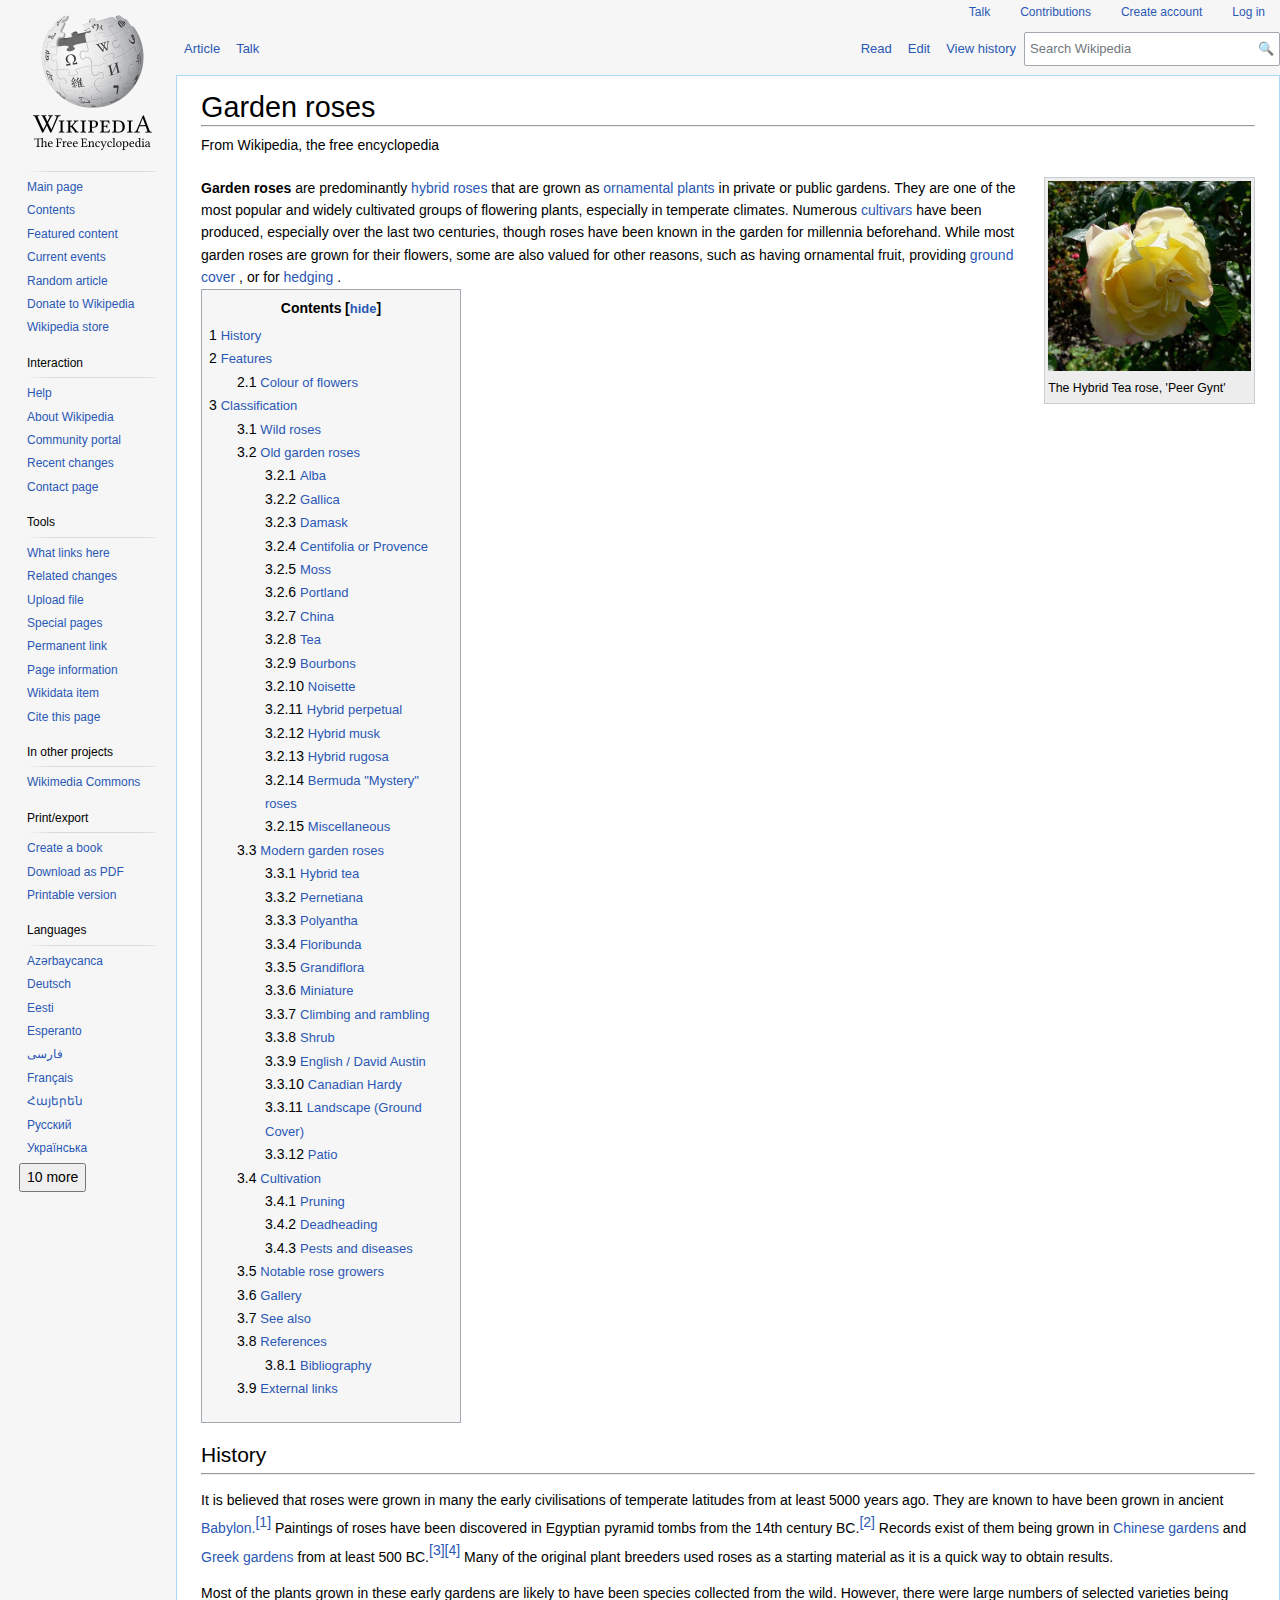
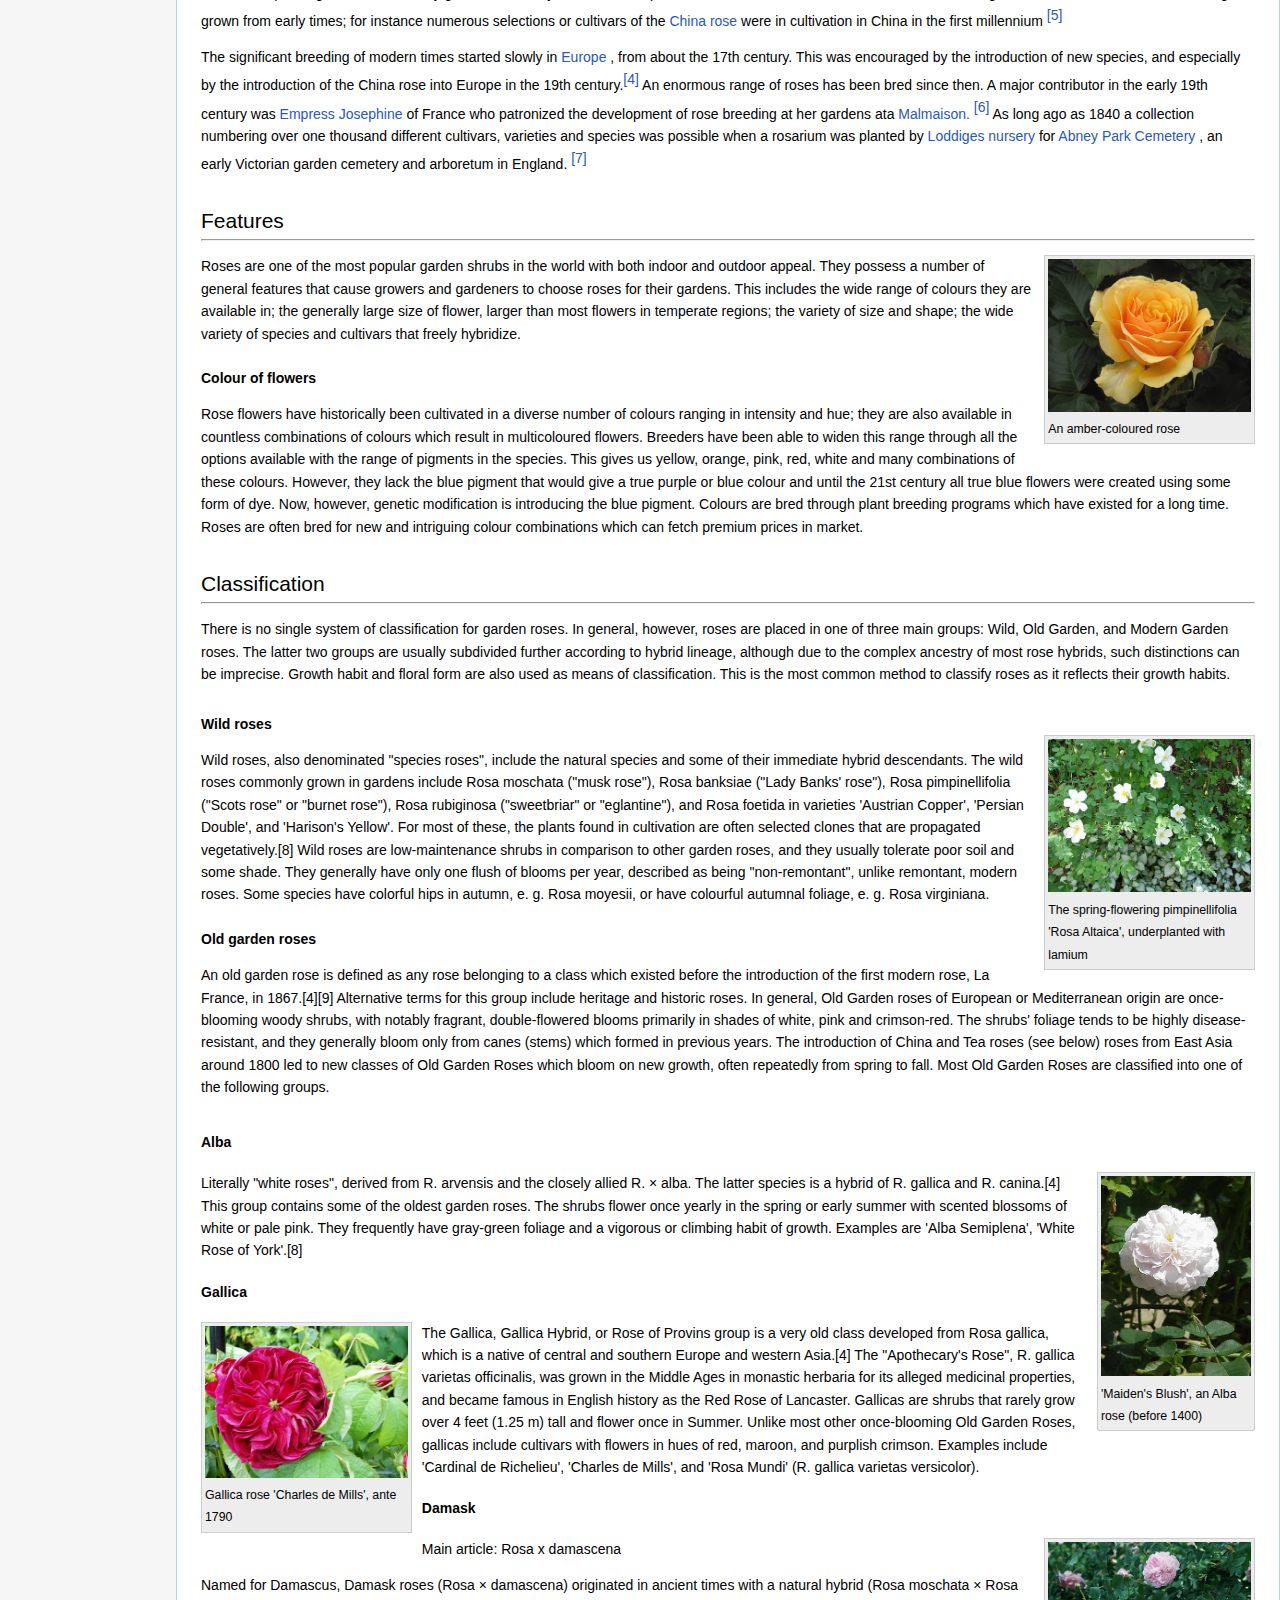
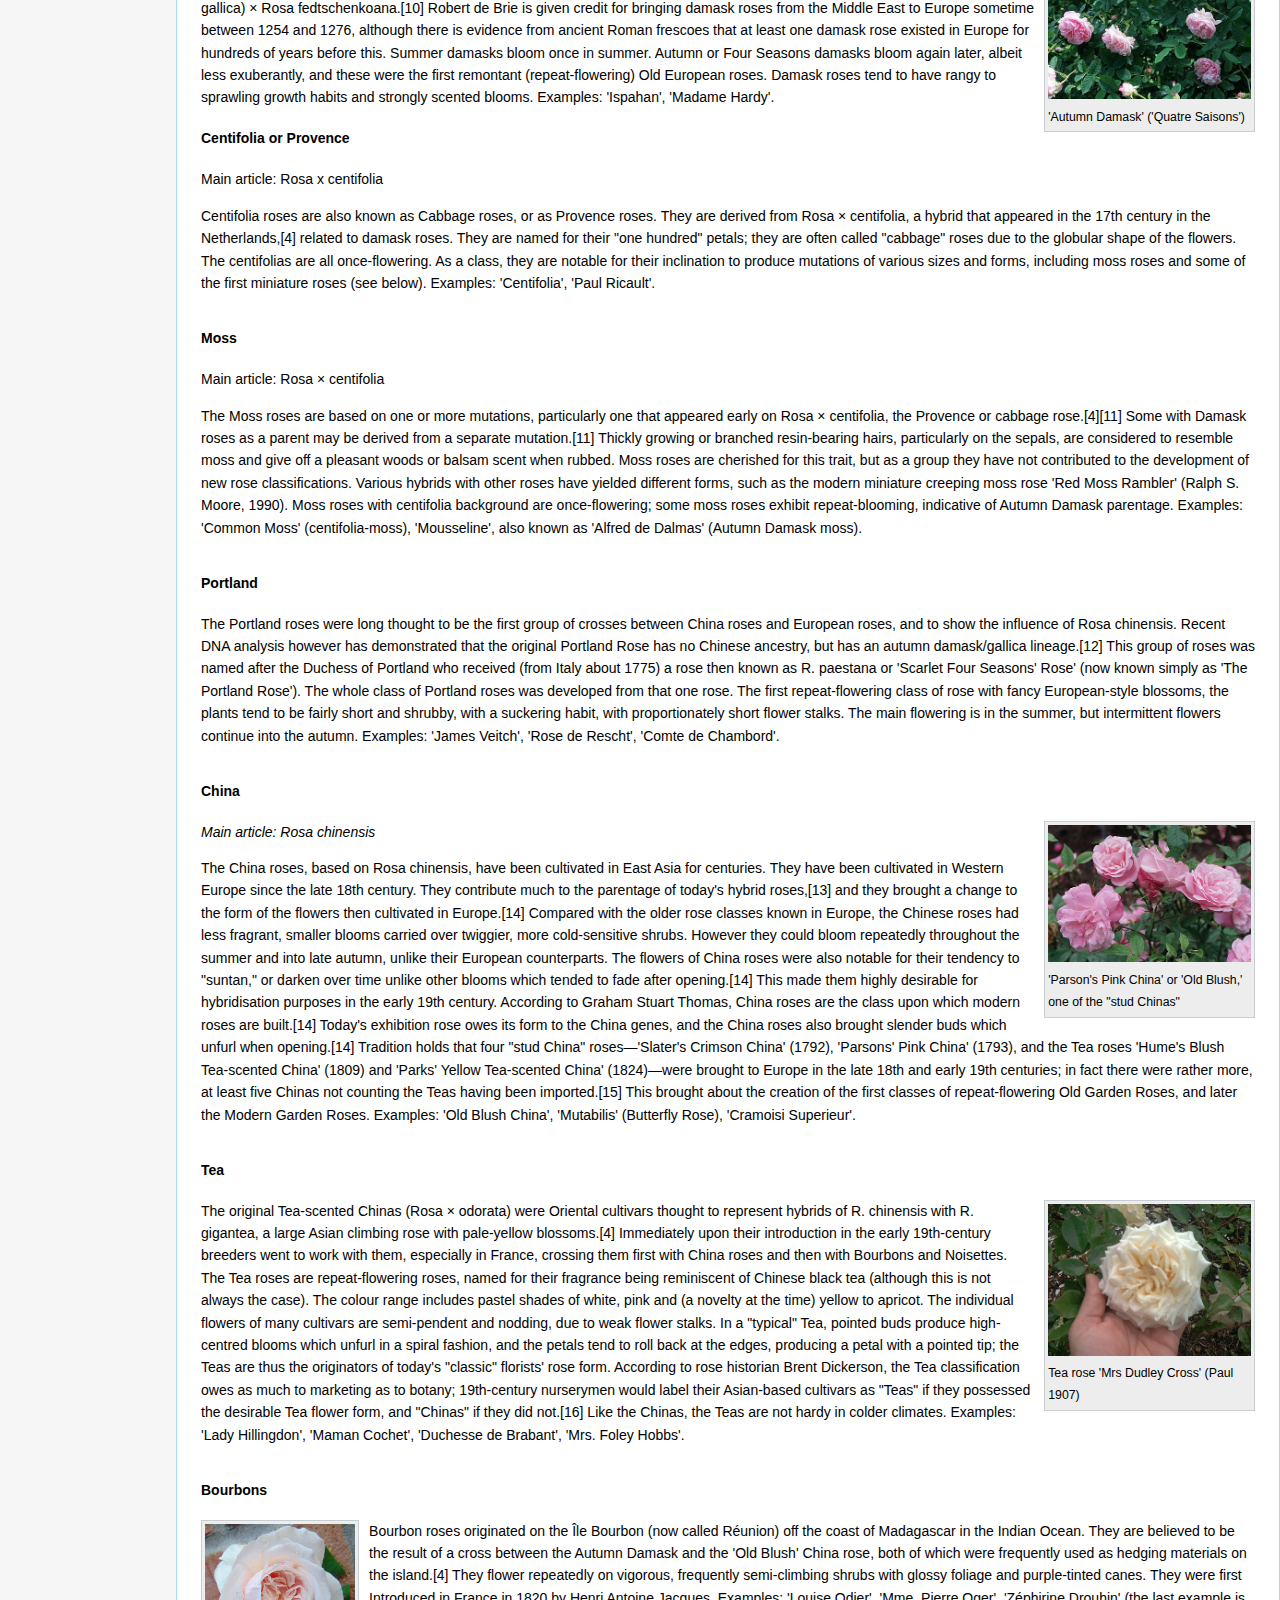
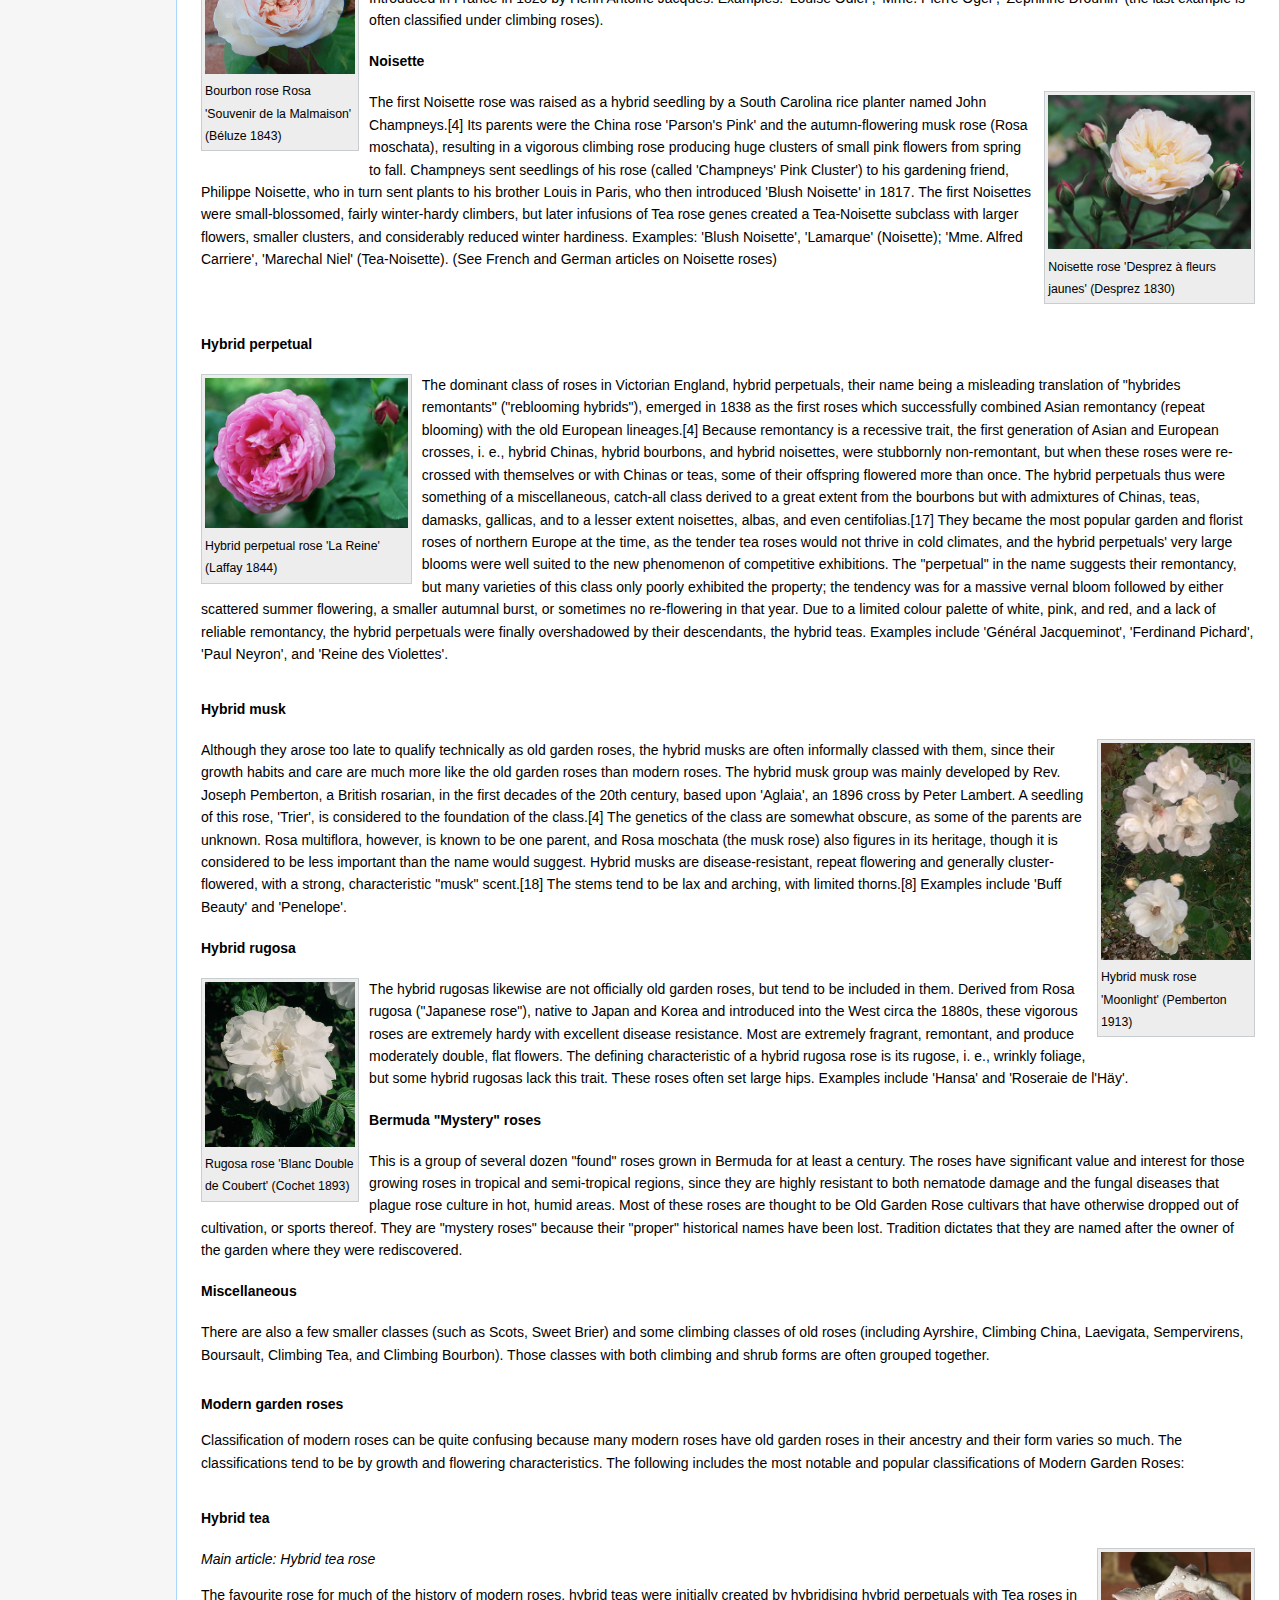
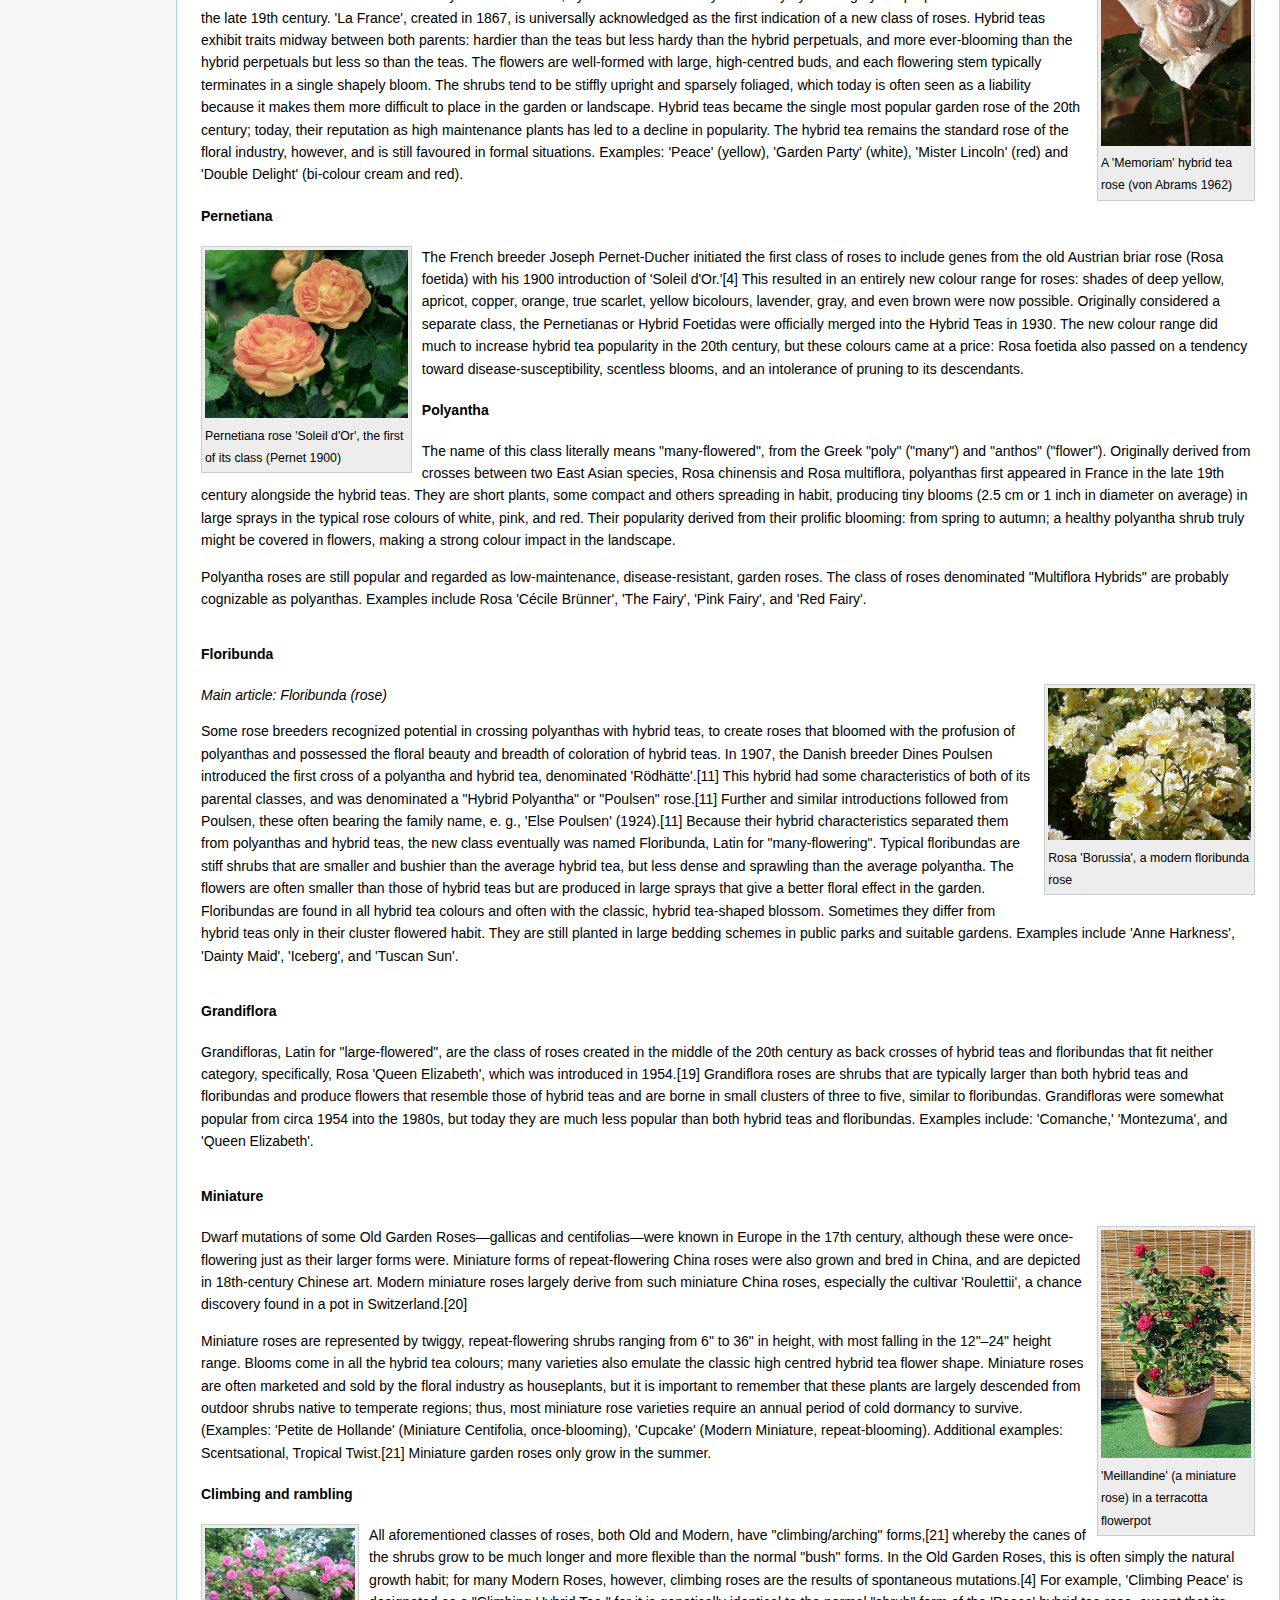
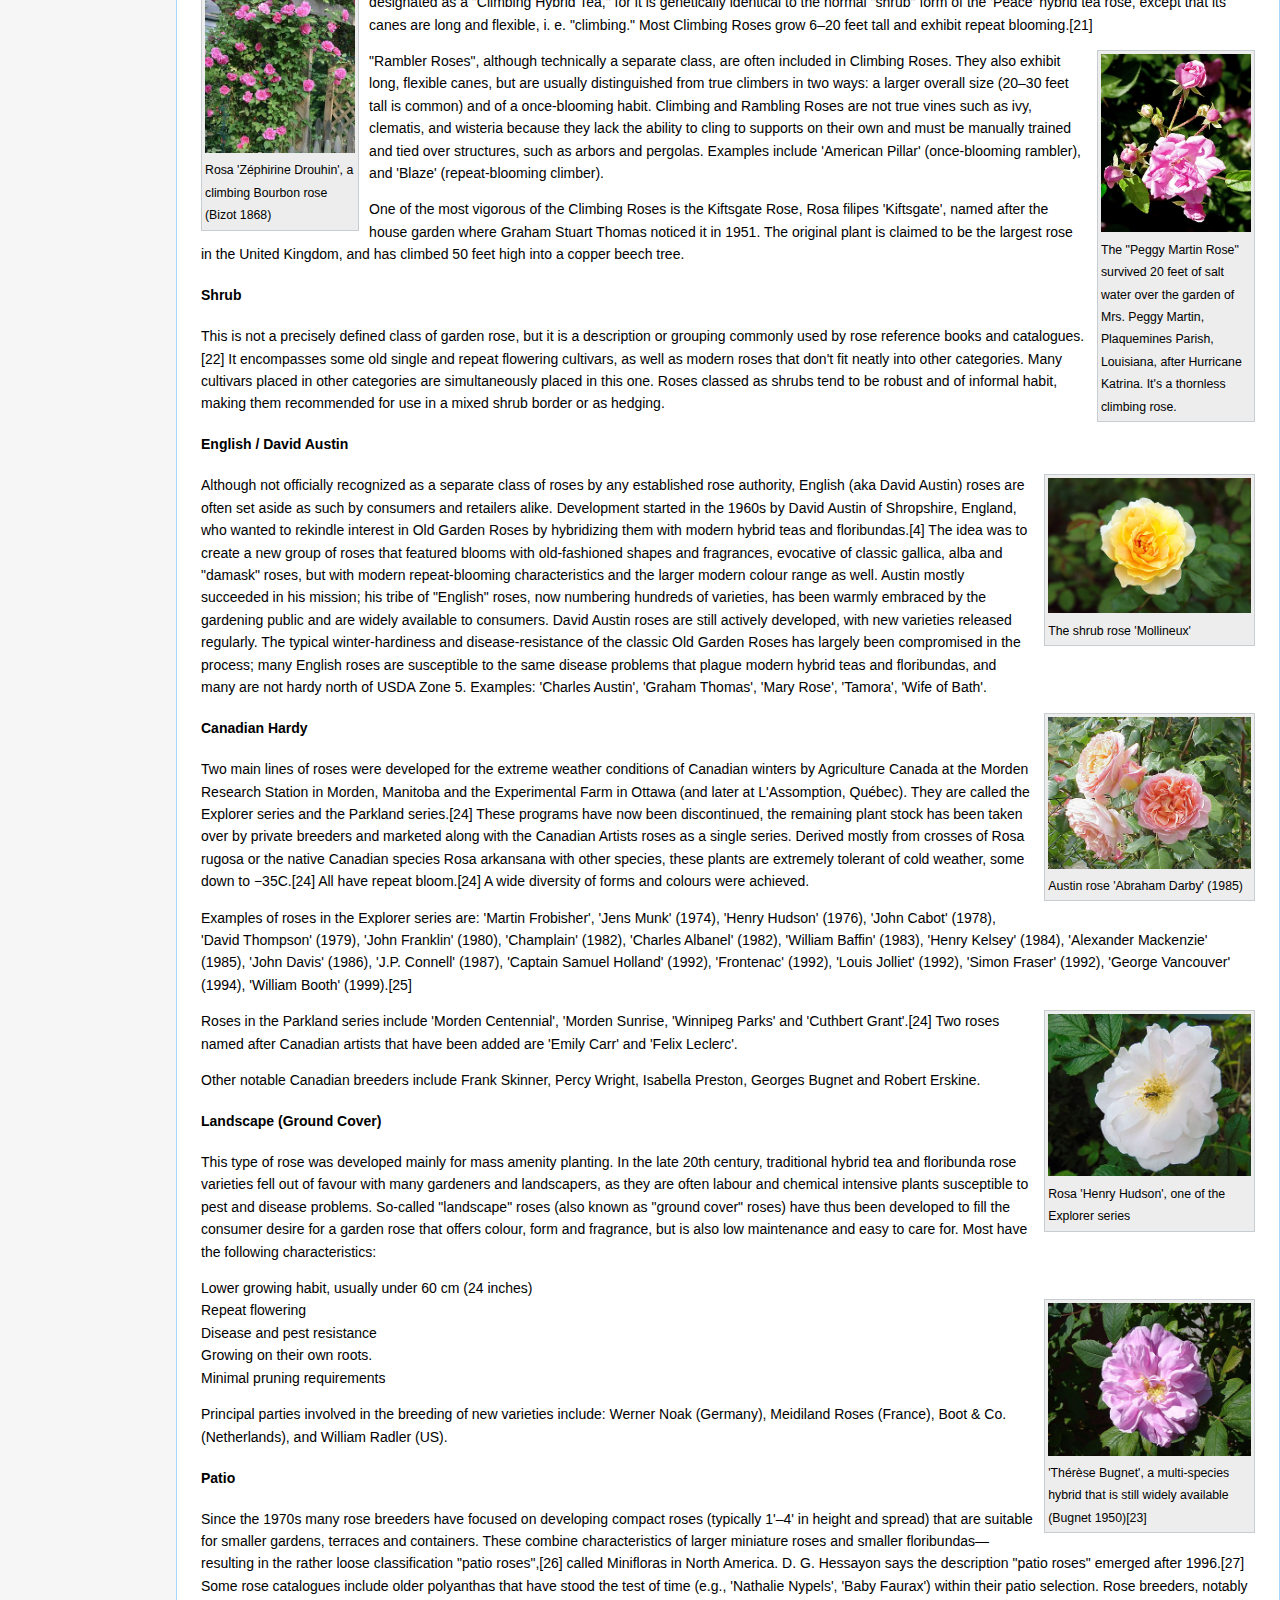
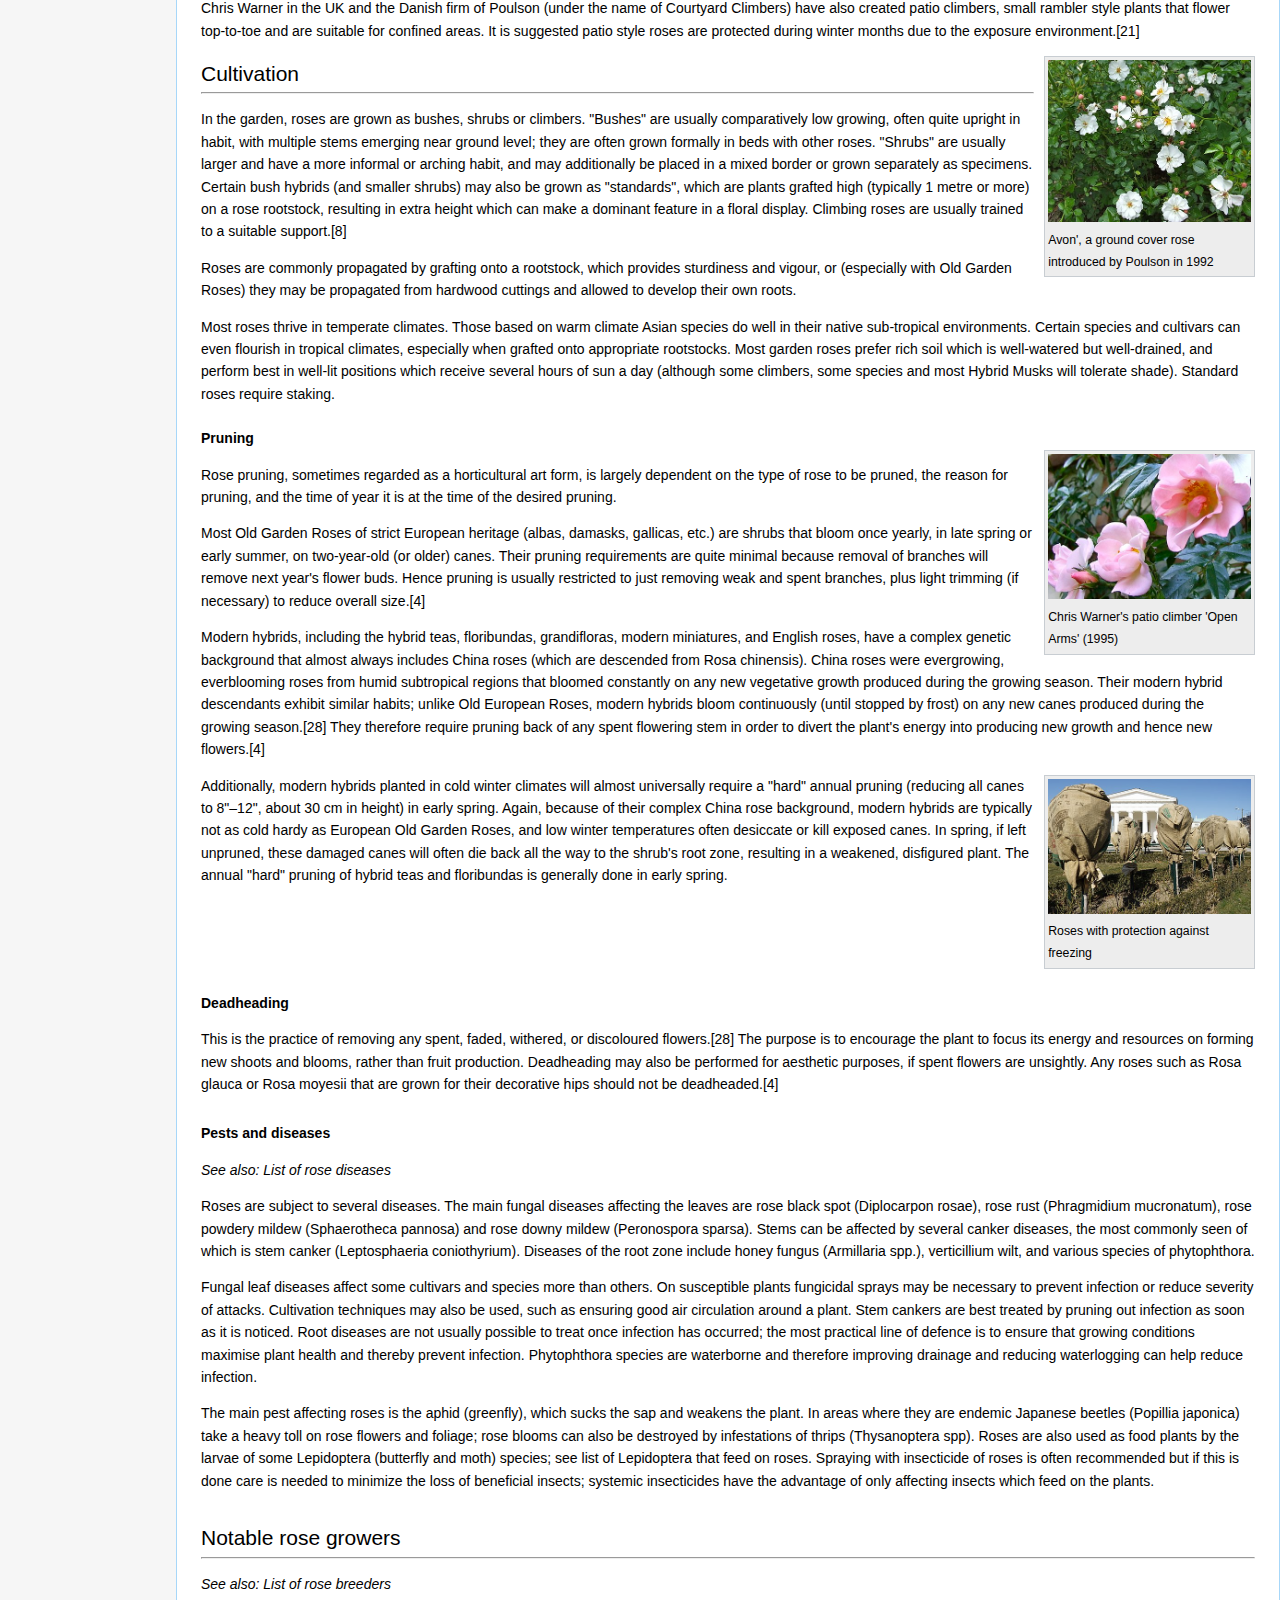
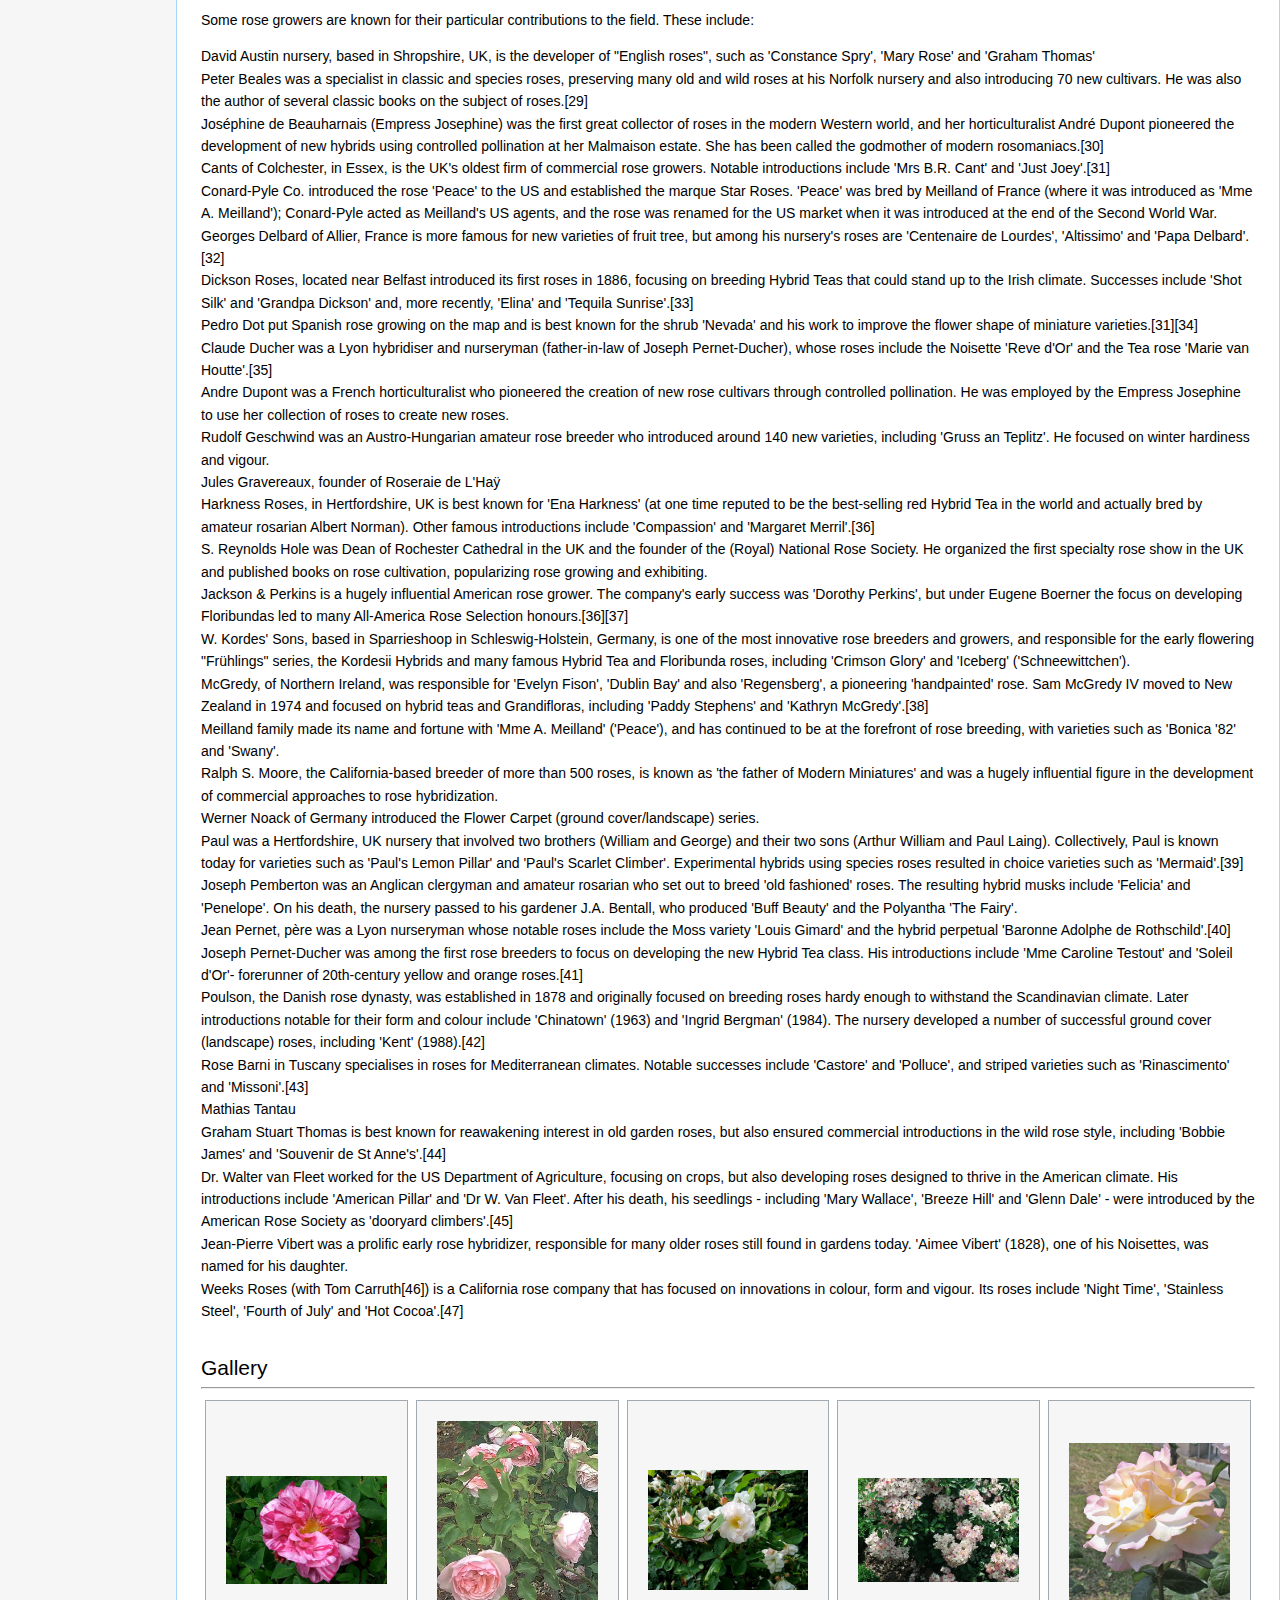
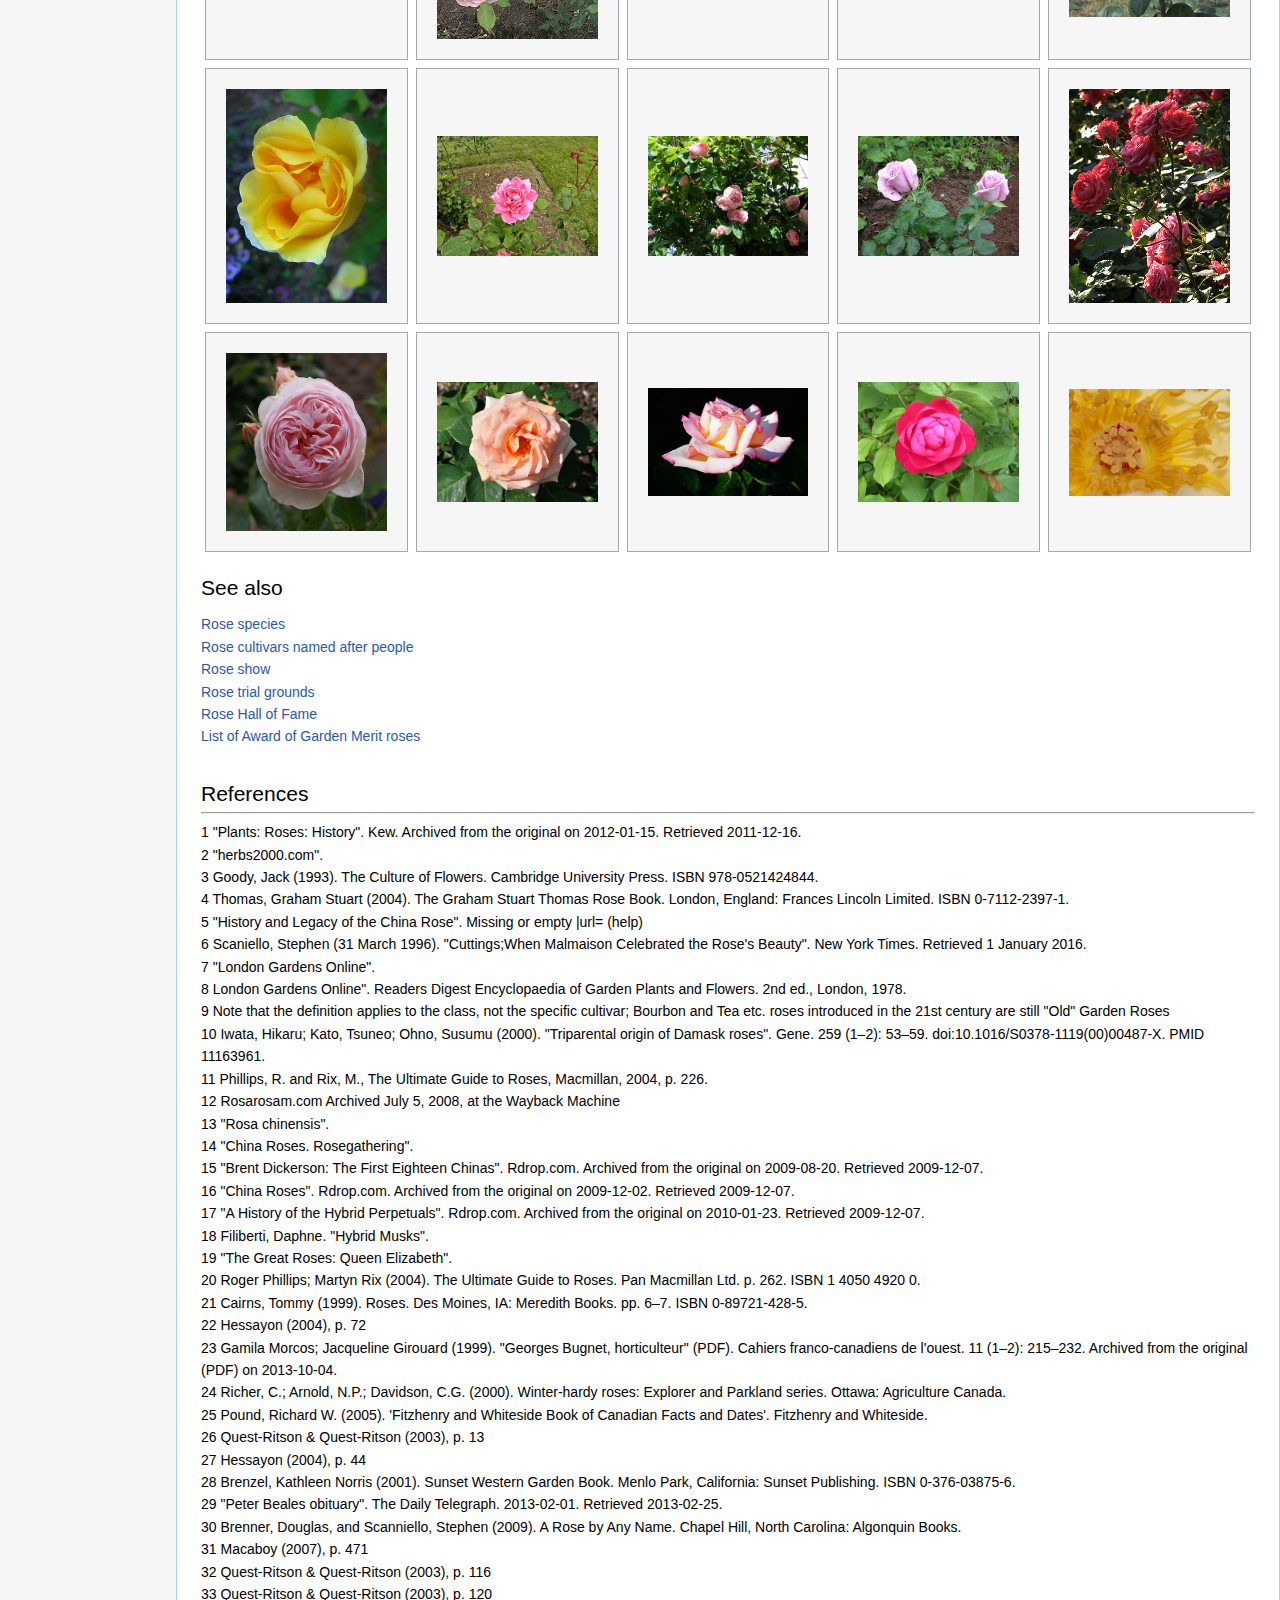
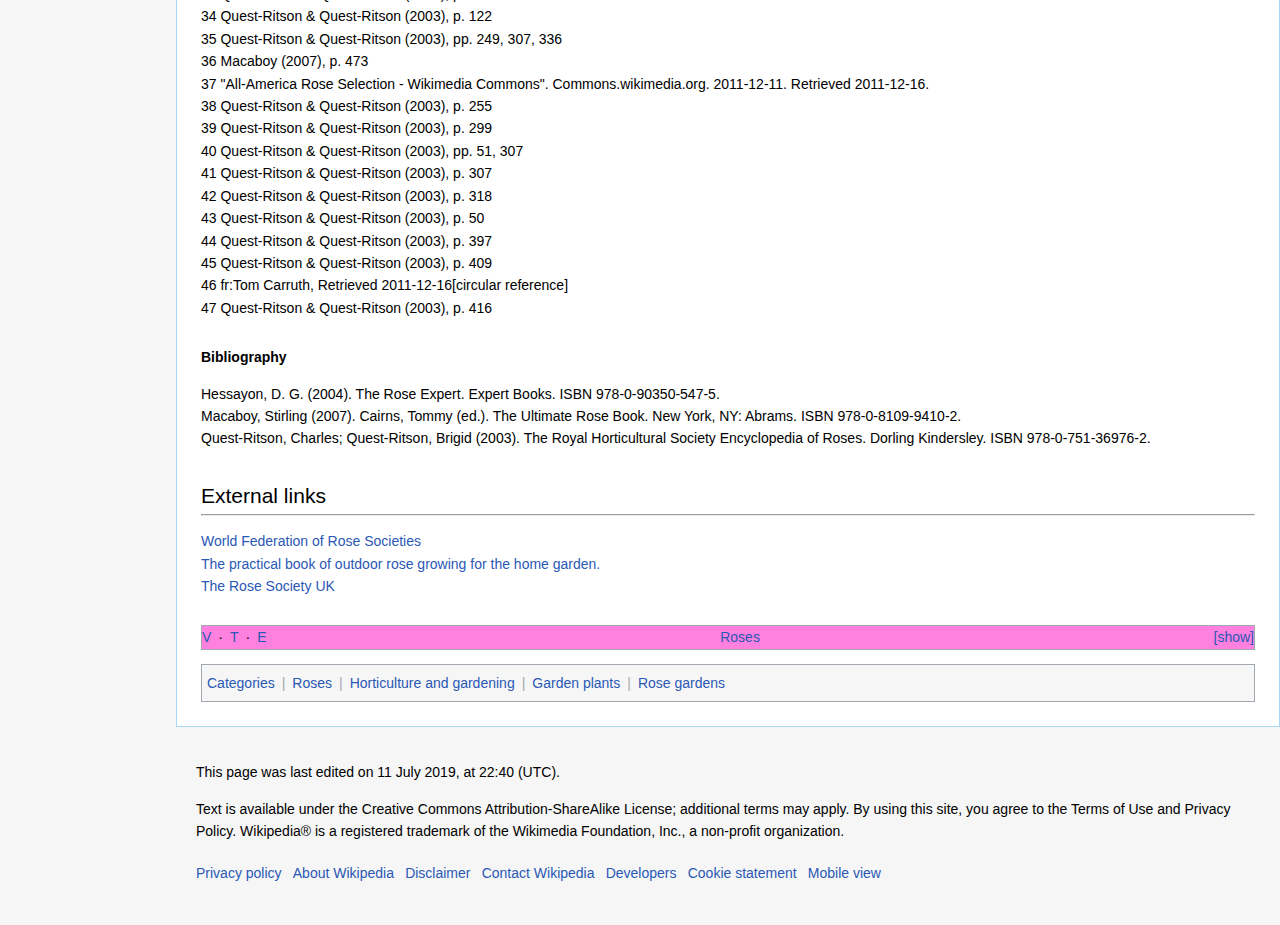
==== commit 53bb80f4: "FLEX homework" ====
--- a/owu homework_2/index.html
+++ b/owu homework_2/index.html
@@ -253,40 +253,51 @@
         <section>
             <h2>Features</h2>
             <hr>
-
-            <p>Roses are one of the most popular garden shrubs in the world with both indoor and outdoor appeal.
-                They
-                possess a number of general features that cause growers and gardeners to choose roses for their
-                gardens.
-                This includes the wide range of colours they are available in; the generally large size of flower,
-                larger
-                than most flowers in temperate regions; the variety of size and shape; the wide variety of species
-                and
-                cultivars that freely hybridize.</p>
-        </section>
-        <section>
-            <h3>
-                <b>Colour of flowers</b>
-            </h3>
-            <figure class="right-img h-image">
-                <img alt="Yellow Rose" src="./images/colour.jpg">
-                <figcaption>An amber-coloured rose</figcaption>
-            </figure>
-            <p>Rose flowers have historically been cultivated in a diverse number of colours ranging in intensity
-                and hue;
-                they are also available in countless combinations of colours which result in multicoloured flowers.
-                Breeders
-                have been able to widen this range through all the options available with the range of pigments in
-                the
-                species. This gives us yellow, orange, pink, red, white and many combinations of these colours.
-                However,
-                they lack the blue pigment that would give a true purple or blue colour and until the 21st century
-                all true
-                blue flowers were created using some form of dye. Now, however, genetic modification is introducing
-                the blue
-                pigment. Colours are bred through plant breeding programs which have existed for a long time. Roses
-                are
-                often bred for new and intriguing colour combinations which can fetch premium prices in market.</p>
+            <div class="together">
+                <figure class="right-img h-image">
+                    <img alt="Yellow Rose" src="./images/colour.jpg">
+                    <figcaption>An amber-coloured rose</figcaption>
+                </figure>
+                <div class="text-align">
+                    <p>Roses are one of the most popular garden shrubs in the world with both indoor and outdoor appeal.
+                        They
+                        possess a number of general features that cause growers and gardeners to choose roses for their
+                        gardens.
+                        This includes the wide range of colours they are available in; the generally large size of
+                        flower,
+                        larger
+                        than most flowers in temperate regions; the variety of size and shape; the wide variety of
+                        species
+                        and
+                        cultivars that freely hybridize.</p>
+                    <h3>
+                        <b>Colour of flowers</b>
+                    </h3>
+
+                    <p>Rose flowers have historically been cultivated in a diverse number of colours ranging in
+                        intensity
+                        and hue;
+                        they are also available in countless combinations of colours which result in multicoloured
+                        flowers.
+                        Breeders
+                        have been able to widen this range through all the options available with the range of pigments
+                        in
+                        the
+                        species. This gives us yellow, orange, pink, red, white and many combinations of these colours.
+                        However,
+                        they lack the blue pigment that would give a true purple or blue colour and until the 21st
+                        century
+                        all true
+                        blue flowers were created using some form of dye. Now, however, genetic modification is
+                        introducing
+                        the blue
+                        pigment. Colours are bred through plant breeding programs which have existed for a long time.
+                        Roses
+                        are
+                        often bred for new and intriguing colour combinations which can fetch premium prices in
+                        market.</p>
+                </div>
+            </div>
         </section>
         <section>
             <h2>Classification</h2>
@@ -322,8 +333,6 @@
                 "non-remontant", unlike remontant, modern roses. Some species have colorful hips in autumn, e. g.
                 Rosa
                 moyesii, or have colourful autumnal foliage, e. g. Rosa virginiana.</p>
-        </section>
-        <section>
             <h3><b>Old garden roses</b></h3>
             <p>An old garden rose is defined as any rose belonging to a class which existed before the introduction
                 of the
@@ -358,8 +367,6 @@
                 Semiplena', 'White Rose of York'.[8]
 
             </p>
-        </section>
-        <section>
             <h4><b>Gallica</b></h4>
             <figure class="left-img h-image">
                 <img alt="white rose" src="./images/gallica.jpg">
@@ -378,8 +385,7 @@
                 include cultivars with flowers in hues of red, maroon, and purplish crimson. Examples include
                 'Cardinal de
                 Richelieu', 'Charles de Mills', and 'Rosa Mundi' (R. gallica varietas versicolor).</p>
-        </section>
-        <section>
+
             <h4><b>Damask</b></h4>
             <figure class="right-img h-image">
                 <img alt="white rose" src="./images/damask.jpg">
@@ -399,8 +405,6 @@
                 were the first remontant (repeat-flowering) Old European roses. Damask roses tend to have rangy to
                 sprawling
                 growth habits and strongly scented blooms. Examples: 'Ispahan', 'Madame Hardy'.</p>
-        </section>
-        <section>
             <h4><b>Centifolia or Provence</b></h4>
             <p>Main article: Rosa x centifolia</p>
             <p> Centifolia roses are also known as Cabbage roses, or as Provence roses. They are derived from Rosa ×
@@ -542,8 +546,7 @@
                 first
                 Introduced in France in 1820 by Henri Antoine Jacques. Examples: 'Louise Odier', 'Mme. Pierre Oger',
                 'Zéphirine Drouhin' (the last example is often classified under climbing roses).</p>
-        </section>
-        <section>
+
             <h4><b>Noisette</b></h4>
             <figure class="right-img h-image">
                 <img alt="rose" src="./images/noisette.jpg">
@@ -623,8 +626,6 @@
                 cluster-flowered,
                 with a strong, characteristic "musk" scent.[18] The stems tend to be lax and arching, with limited
                 thorns.[8] Examples include 'Buff Beauty' and 'Penelope'.</p>
-        </section>
-        <section>
             <h4><b>Hybrid rugosa</b></h4>
             <figure class="left-img v-image">
                 <img alt="rose" src="./images/rugosa.jpg">
@@ -641,8 +642,7 @@
                 is its rugose, i. e., wrinkly foliage, but some hybrid rugosas lack this trait. These roses often
                 set large
                 hips. Examples include 'Hansa' and 'Roseraie de l'Häy'.</p>
-        </section>
-        <section>
+
             <h4><b>Bermuda "Mystery" roses</b></h4>
             <p>This is a group of several dozen "found" roses grown in Bermuda for at least a century. The roses
                 have
@@ -656,8 +656,6 @@
                 have been
                 lost. Tradition dictates that they are named after the owner of the garden where they were
                 rediscovered.</p>
-        </section>
-        <section>
             <h4><b>Miscellaneous</b></h4>
             <p>There are also a few smaller classes (such as Scots, Sweet Brier) and some climbing classes of old
                 roses
@@ -702,8 +700,6 @@
                 Examples: 'Peace' (yellow), 'Garden Party' (white), 'Mister Lincoln' (red) and 'Double Delight'
                 (bi-colour
                 cream and red).</p>
-        </section>
-        <section>
             <h4><b>Pernetiana</b></h4>
             <figure class="left-img h-image">
                 <img alt="rose" src="./images/pernetiana.jpg">
@@ -724,8 +720,6 @@
                 also passed on a tendency toward disease-susceptibility, scentless blooms, and an intolerance of
                 pruning to
                 its descendants.</p>
-        </section>
-        <section>
             <h4><b>Polyantha</b></h4>
             <p>The name of this class literally means "many-flowered", from the Greek "poly" ("many") and "anthos"
                 ("flower"). Originally derived from crosses between two East Asian species, Rosa chinensis and Rosa
@@ -823,8 +817,6 @@
                 (Modern Miniature, repeat-blooming). Additional examples: Scentsational, Tropical Twist.[21]
                 Miniature
                 garden roses only grow in the summer.</p>
-        </section>
-        <section>
             <h4><b>Climbing and rambling</b></h4>
             <figure class="left-img v-image">
                 <img alt="rose" src="./images/climbing.jpg">
@@ -864,13 +856,8 @@
                 the house garden where Graham Stuart Thomas noticed it in 1951. The original plant is claimed to be
                 the
                 largest rose in the United Kingdom, and has climbed 50 feet high into a copper beech tree.</p>
-        </section>
-        <section>
             <h4><b>Shrub</b></h4>
-            <figure class="right-img h-image">
-                <img alt="rose" src="./images/shrub.jpg">
-                <figcaption>The shrub rose 'Mollineux'</figcaption>
-            </figure>
+
             <p>This is not a precisely defined class of garden rose, but it is a description or grouping commonly
                 used by
                 rose reference books and catalogues.[22] It encompasses some old single and repeat flowering
@@ -880,13 +867,12 @@
                 are simultaneously placed in this one. Roses classed as shrubs tend to be robust and of informal
                 habit,
                 making them recommended for use in a mixed shrub border or as hedging.</p>
-        </section>
-        <section>
             <h4><b>English / David Austin</b></h4>
             <figure class="right-img h-image">
-                <img alt="rose" src="./images/austin.jpg">
-                <figcaption>Austin rose 'Abraham Darby' (1985)</figcaption>
-            </figure>
+                <img alt="rose" src="./images/shrub.jpg">
+                <figcaption>The shrub rose 'Mollineux'</figcaption>
+            </figure>
+
             <p>Although not officially recognized as a separate class of roses by any established rose authority,
                 English
                 (aka David Austin) roses are often set aside as such by consumers and retailers alike. Development
@@ -912,8 +898,10 @@
                 are not hardy north of USDA Zone 5. Examples: 'Charles Austin', 'Graham Thomas', 'Mary Rose',
                 'Tamora',
                 'Wife of Bath'.</p>
-        </section>
-        <section>
+            <figure class="right-img h-image">
+                <img alt="rose" src="./images/austin.jpg">
+                <figcaption>Austin rose 'Abraham Darby' (1985)</figcaption>
+            </figure>
             <h4><b>Canadian Hardy</b></h4>
             <p>Two main lines of roses were developed for the extreme weather conditions of Canadian winters by
                 Agriculture
@@ -942,6 +930,8 @@
                 <img alt="rose" src="./images/explorer.jpg">
                 <figcaption>Rosa 'Henry Hudson', one of the Explorer series</figcaption>
             </figure>
+
+
             <p>Roses in the Parkland series include 'Morden Centennial', 'Morden Sunrise, 'Winnipeg Parks' and
                 'Cuthbert
                 Grant'.[24] Two roses named after Canadian artists that have been added are 'Emily Carr' and 'Felix
@@ -949,18 +939,9 @@
             <p>Other notable Canadian breeders include Frank Skinner, Percy Wright, Isabella Preston, Georges Bugnet
                 and
                 Robert Erskine.</p>
-            <figure class="right-img h-image">
-                <img alt="rose" src="./images/bugnet.jpg">
-                <figcaption>'Thérèse Bugnet', a multi-species hybrid that is still widely available (Bugnet 1950)[23]
-                </figcaption>
-            </figure>
-        </section>
-        <section>
+
             <h4><b>Landscape (Ground Cover)</b></h4>
-            <figure class="right-img h-image">
-                <img alt="rose" src="./images/avon.jpeg">
-                <figcaption>Avon', a ground cover rose introduced by Poulson in 1992</figcaption>
-            </figure>
+
             <p>This type of rose was developed mainly for mass amenity planting. In the late 20th century,
                 traditional
                 hybrid tea and floribunda rose varieties fell out of favour with many gardeners and landscapers, as
@@ -972,24 +953,27 @@
                 rose that offers colour, form and fragrance, but is also low maintenance and easy to care for. Most
                 have the
                 following characteristics:</p>
+
             <ul>
                 <li>Lower growing habit, usually under 60 cm (24 inches)</li>
+                <figure class="right-img h-image">
+                    <img alt="rose" src="./images/bugnet.jpg">
+                    <figcaption>'Thérèse Bugnet', a multi-species hybrid that is still widely available (Bugnet
+                        1950)[23]
+                    </figcaption>
+                </figure>
                 <li>Repeat flowering</li>
                 <li>Disease and pest resistance</li>
                 <li>Growing on their own roots.</li>
                 <li>Minimal pruning requirements</li>
             </ul>
+
             <p>Principal parties involved in the breeding of new varieties include: Werner Noak (Germany), Meidiland
                 Roses
                 (France), Boot & Co. (Netherlands), and William Radler (US).</p>
-        </section>
-        <section>
 
             <h4><b>Patio</b></h4>
-            <figure class="right-img h-image">
-                <img alt="rose" src="./images/open.jpeg">
-                <figcaption>Chris Warner's patio climber 'Open Arms' (1995)</figcaption>
-            </figure>
+
             <p>Since the 1970s many rose breeders have focused on developing compact roses (typically 1'–4' in
                 height and
                 spread) that are suitable for smaller gardens, terraces and containers. These combine
@@ -1006,10 +990,14 @@
                 small rambler style plants that flower top-to-toe and are suitable for confined areas. It is
                 suggested patio
                 style roses are protected during winter months due to the exposure environment.[21]</p>
-        </section>
-        <section>
+            <figure class="right-img h-image">
+                <img alt="rose" src="./images/avon.jpeg">
+                <figcaption>Avon', a ground cover rose introduced by Poulson in 1992</figcaption>
+            </figure>
+
             <h2>Cultivation</h2>
             <hr>
+
             <p>In the garden, roses are grown as bushes, shrubs or climbers. "Bushes" are usually comparatively low
                 growing, often quite upright in habit, with multiple stems emerging near ground level; they are
                 often grown formally in beds with other roses. "Shrubs" are usually larger and have a more informal
@@ -1018,22 +1006,24 @@
                 high (typically 1 metre or more) on a rose rootstock, resulting in extra height which can make a
                 dominant feature in a floral display. Climbing roses are usually trained to a suitable
                 support.[8]</p>
-            <figure class="right-img h-image">
-                <img alt="rose" src="./images/protect.jpg">
-                <figcaption>Roses with protection against freezing</figcaption>
-            </figure>
+
             <p>Roses are commonly propagated by grafting onto a rootstock, which provides sturdiness and vigour, or
                 (especially with Old Garden Roses) they may be propagated from hardwood cuttings and allowed to
                 develop their own roots.</p>
+
             <p>Most roses thrive in temperate climates. Those based on warm climate Asian species do well in their
                 native sub-tropical environments. Certain species and cultivars can even flourish in tropical
                 climates, especially when grafted onto appropriate rootstocks. Most garden roses prefer rich soil
                 which is well-watered but well-drained, and perform best in well-lit positions which receive several
                 hours of sun a day (although some climbers, some species and most Hybrid Musks will tolerate shade).
                 Standard roses require staking.</p>
-        </section>
-        <section>
+
             <h3><b>Pruning</b></h3>
+            <figure class="right-img h-image">
+                <img alt="rose" src="./images/open.jpeg">
+                <figcaption>Chris Warner's patio climber 'Open Arms' (1995)</figcaption>
+            </figure>
+
             <p>Rose pruning, sometimes regarded as a horticultural art form, is largely dependent on the type of
                 rose to be pruned, the reason for pruning, and the time of year it is at the time of the desired
                 pruning.</p>
@@ -1050,6 +1040,10 @@
                 hybrids bloom continuously (until stopped by frost) on any new canes produced during the growing
                 season.[28] They therefore require pruning back of any spent flowering stem in order to divert the
                 plant's energy into producing new growth and hence new flowers.[4]</p>
+            <figure class="right-img h-image">
+                <img alt="rose" src="./images/protect.jpg">
+                <figcaption>Roses with protection against freezing</figcaption>
+            </figure>
             <p>Additionally, modern hybrids planted in cold winter climates will almost universally require a "hard"
                 annual pruning (reducing all canes to 8"–12", about 30 cm in height) in early spring. Again, because
                 of their complex China rose background, modern hybrids are typically not as cold hardy as European
@@ -1391,35 +1385,44 @@
                 <li><a href="http://www.therosesociety.org.uk/">The Rose Society UK</a></li>
             </ul>
         </section>
+
+        <div>
+            <ul class="pink">
+                <li>
+                    <ul class="vte">
+                        <li><a href="#">V</a></li>
+                        <li><a href="#">T</a></li>
+                        <li><a href="#">E</a></li>
+                    </ul>
+                </li>
+                <li><a href="https://en.wikipedia.org/wiki/Garden_roses#Wild_roses">Roses</a></li>
+                <li><a href="#">[show]</a></li>
+
+            </ul>
+        </div>
+        <div>
+            <nav>
+                <ul class="category">
+                    <li><a href="https://en.wikipedia.org/wiki/Help:Category">Categories</a></li>
+                    <li><a href="https://en.wikipedia.org/wiki/Category:Roses">Roses</a></li>
+                    <li><a href="https://en.wikipedia.org/wiki/Category:Horticulture_and_gardening">Horticulture and
+                        gardening</a></li>
+                    <li><a href="https://en.wikipedia.org/wiki/Category:Garden_plants">Garden plants</a></li>
+                    <li><a href="https://en.wikipedia.org/wiki/Category:Rose_gardens">Rose gardens</a></li>
+                </ul>
+            </nav>
+        </div>
     </article>
-    <div>
-        <table>
-            <tr>
-                <td><a href="https://en.wikipedia.org/wiki/Garden_roses#Wild_roses">Roses</a></td>
-            </tr>
-        </table>
-    </div>
-    <div>
-        <nav>
-            <ul>
-                <li><a href="https://en.wikipedia.org/wiki/Help:Category">Categories</a></li>
-                <li><a href="https://en.wikipedia.org/wiki/Category:Roses">Roses</a></li>
-                <li><a href="https://en.wikipedia.org/wiki/Category:Horticulture_and_gardening">Horticulture and
-                    gardening</a></li>
-                <li><a href="https://en.wikipedia.org/wiki/Category:Garden_plants">Garden plants</a></li>
-                <li><a href="https://en.wikipedia.org/wiki/Category:Rose_gardens">Rose gardens</a></li>
-            </ul>
-        </nav>
-    </div>
+
 </main>
 <footer>
-    <div>
+    <div class="bottom">
         <p>This page was last edited on 11 July 2019, at 22:40 (UTC).</p>
         <p>Text is available under the Creative Commons Attribution-ShareAlike License; additional terms may apply. By
             using this site, you agree to the Terms of Use and Privacy Policy. Wikipedia® is a registered trademark of
             the Wikimedia Foundation, Inc., a non-profit organization.</p>
 
-        <nav>
+        <nav class="bottom-menu" >
             <ul>
                 <li><a href="https://foundation.wikimedia.org/wiki/Privacy_policy">Privacy policy</a></li>
                 <li><a href="https://en.wikipedia.org/wiki/Wikipedia:About">About Wikipedia</a></li>
--- a/owu homework_2/style.css
+++ b/owu homework_2/style.css
@@ -187,13 +187,6 @@
 }
 
 
-
-.right-img {
-    float: right;
-    margin: 0;
-    border: 1px solid;
-}
-
 .h-image {
     max-width: 20%;
 }
@@ -207,14 +200,33 @@
 .article h1 {
     margin-top: 0;
 }
+
+
+/*Image*/
+
+figcaption {
+    font-size: 12.3px;
+}
+figure {
+    background-color: #EDEDED;
+    border: 1px solid #C8CDD2;
+    padding:3px ;
+}
 .v-image {
     max-width: 15%;
 }
 
+.right-img {
+    float: right;
+    margin: 0 0 10px 10px;
+    border: 1px solid #C8CDD2;
+;
+}
 .left-img {
     float: left;
-    margin: 0;
-    border: 1px solid;
+    margin: 0 10px 10px 0;
+    border: 1px solid #C8CDD2;
+
 }
 
 .gallery {
@@ -305,4 +317,73 @@
 .content h4 {
     margin: 0 0 0.3em;
     text-align: center;
-}+}
+/*Before Footer*/
+ul.category {
+    display: flex;
+    flex-direction: row;
+    justify-content: flex-start;
+    border: 1px solid rgb(162, 169, 177);
+    margin: 14px 0 0 0;
+    padding: 5px;
+    background-color: #F6F6F6;
+}
+
+ul.category li {
+    padding: 0;
+    margin: 2px 0;
+}
+
+ul.category li:not(:last-of-type):after{
+    content: "|";
+    margin: 0 7px;
+    font-size: 14px;
+    color: rgb(162, 169, 177);
+
+}
+
+ul.vte li:not(:last-of-type):after{
+    content: "\00B7";
+    margin: 0 7px;
+
+}
+
+ul.vte {
+    display: flex;
+    flex-direction: row;
+    justify-content: center;
+}
+
+ul.pink {
+    display: flex;
+    flex-direction: row;
+    justify-content: space-between;
+    border: 1px solid rgb(162, 169, 177);
+    background-color: #FF80DF;
+
+}
+
+
+/* Footer*/
+
+footer {
+    padding: 20px;
+    margin: 0 0 0 176px;
+}
+
+nav.bottom-menu ul {
+    display: flex;
+    flex-direction: row;
+    justify-content: flex-start;
+}
+nav.bottom-menu ul li {
+    padding: 6px 0;
+    margin: 0 11.2px 0 0;
+}
+
+
+
+
+
+/* Text align and img*/
+
